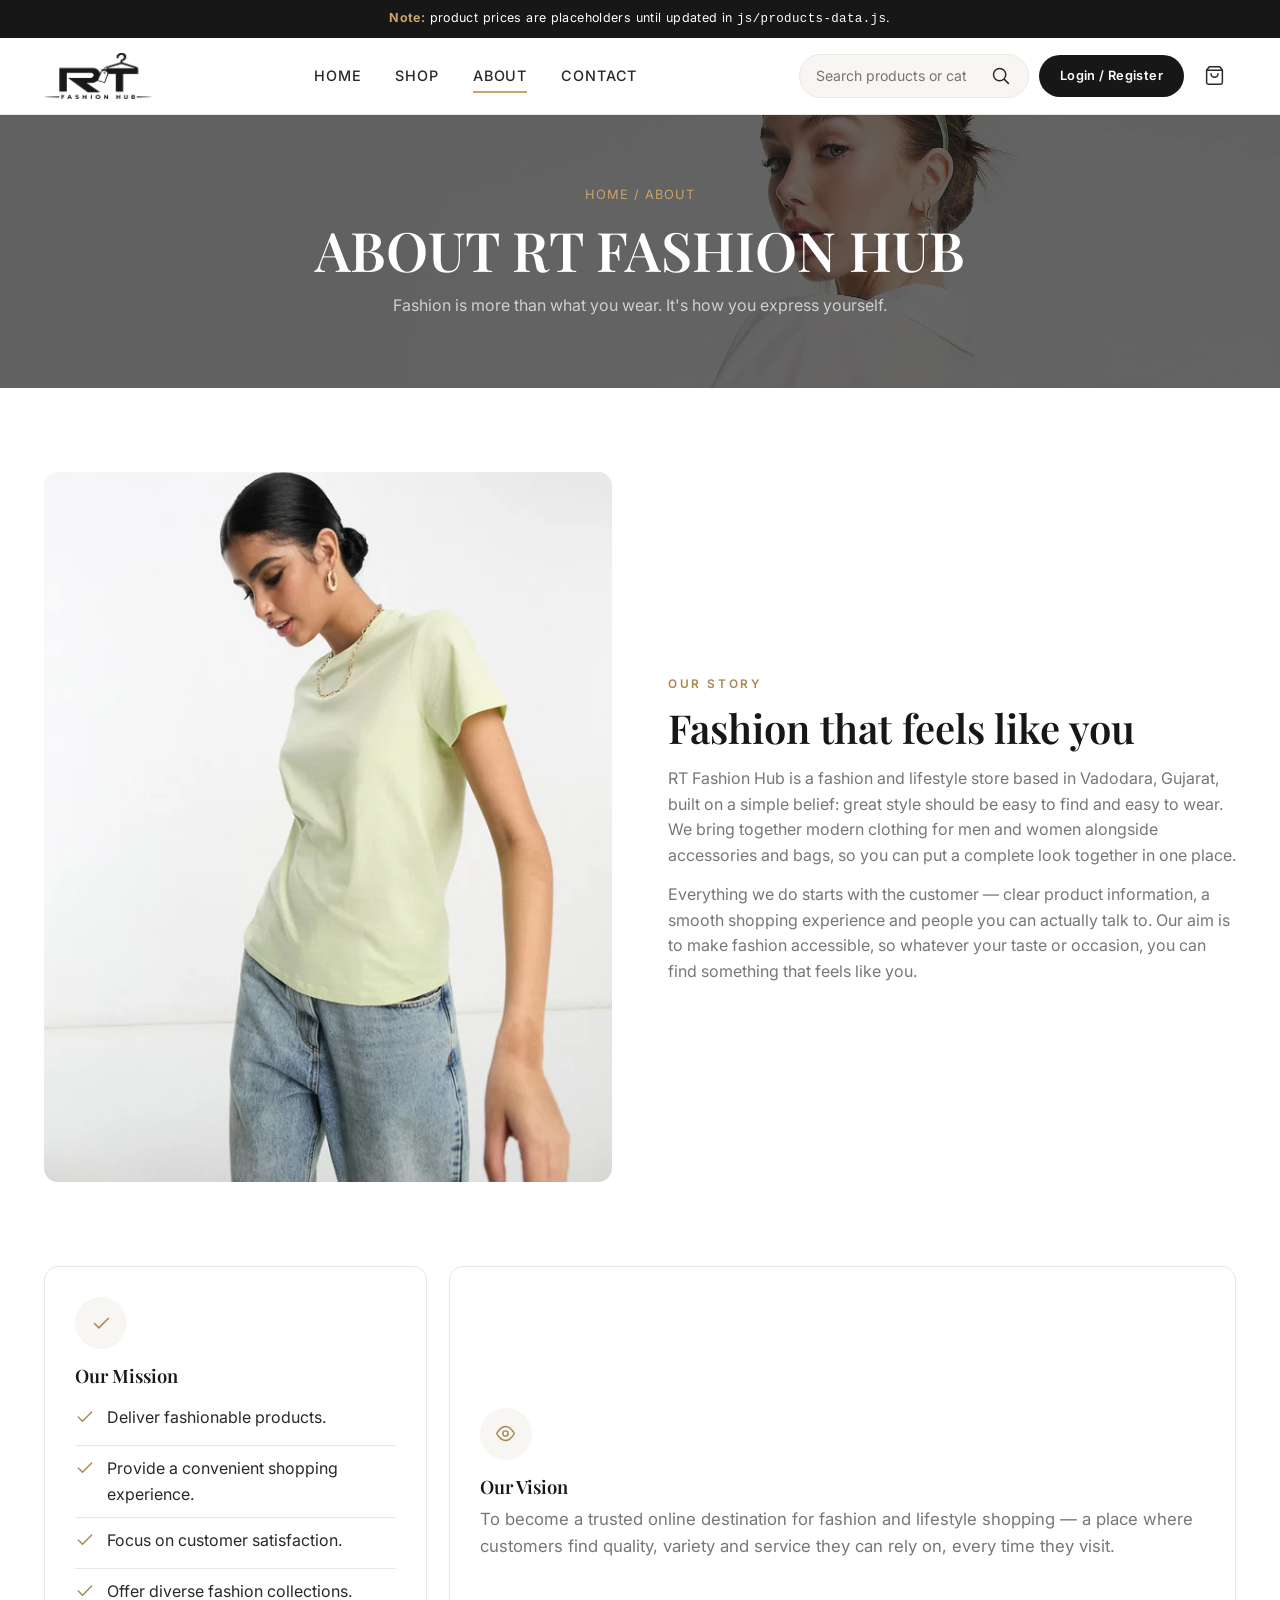
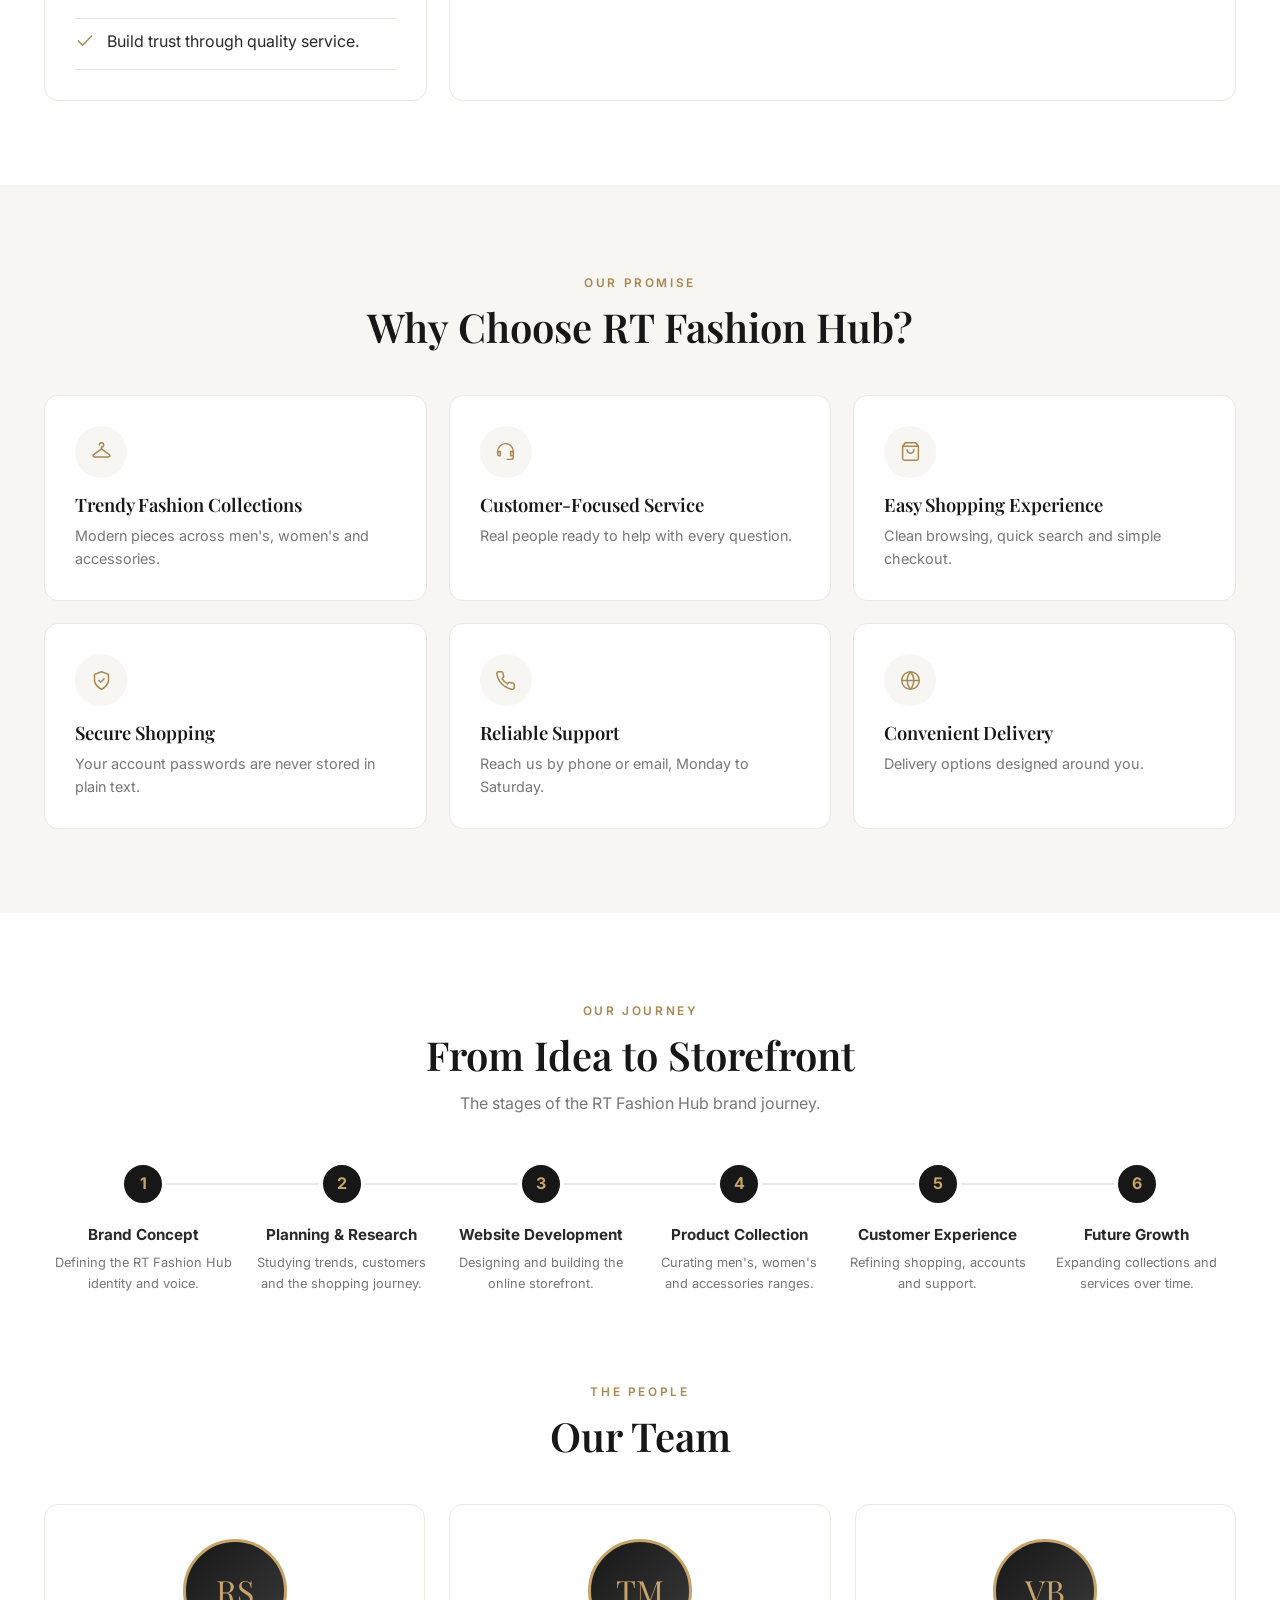
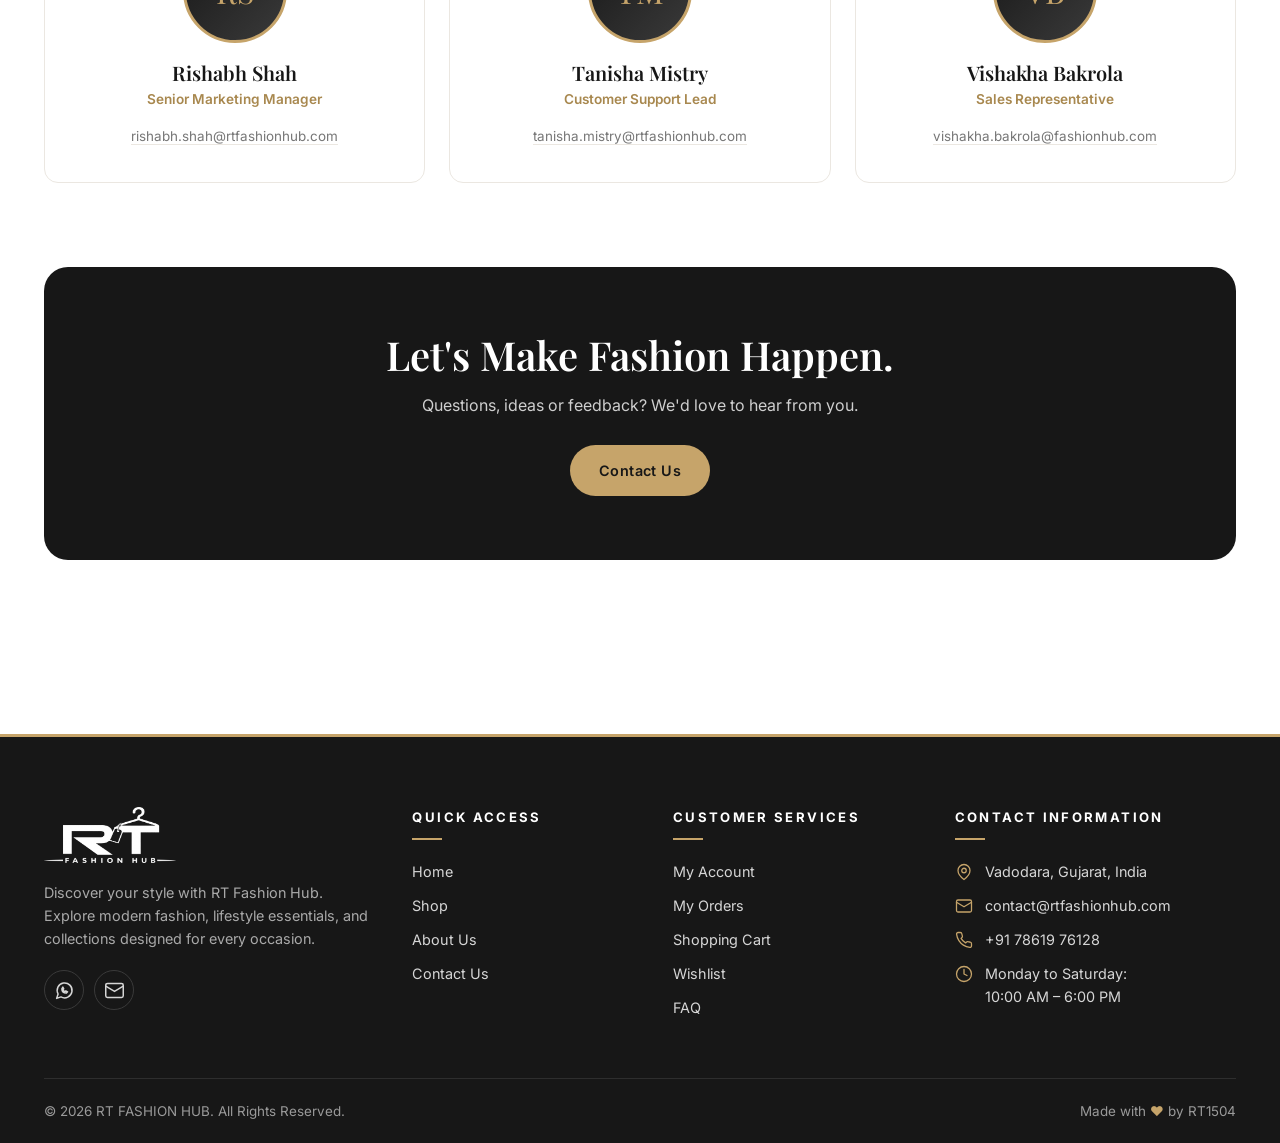
==== about.html @ 8bc7efa3 "V.2.1 commit" ====
<!DOCTYPE html>
<html lang="en">
<head>
<meta charset="UTF-8">
<meta name="viewport" content="width=device-width, initial-scale=1">
<title>About Us | RT Fashion Hub</title>
<meta name="description" content="Learn about RT Fashion Hub: our story, mission, vision, journey and the team behind the brand.">
<meta property="og:title" content="About Us | RT Fashion Hub"><meta property="og:description" content="Learn about RT Fashion Hub: our story, mission, vision, journey and the team behind the brand."><meta property="og:image" content="images/brand/logo.png">
<link rel="icon" type="image/png" href="images/brand/favicon.png">
<link rel="preconnect" href="https://fonts.googleapis.com"><link rel="preconnect" href="https://fonts.gstatic.com" crossorigin>
<link href="https://fonts.googleapis.com/css2?family=Inter:wght@400;500;600;700&family=Playfair+Display:ital,wght@0,500;0,600;0,700;1,500&display=swap" rel="stylesheet">
<link rel="stylesheet" href="css/styles.css">
</head>
<body data-page="about">
<div id="site-header"></div>
<section class="page-hero page-hero--img" style="--bg-img:url('../images/background/background2.webp')"><div class="crumbs">Home / About</div><h1>ABOUT RT FASHION HUB</h1><p>Fashion is more than what you wear. It's how you express yourself.</p></section>
<main>
<section class="section"><div class="container split"><img src="images/woman/image67.webp" alt="Model in a lime green tee and jeans" loading="lazy" class="reveal"><div class="reveal"><span class="eyebrow">Our Story</span><h2>Fashion that feels like you</h2>
<p>RT Fashion Hub is a fashion and lifestyle store based in Vadodara, Gujarat, built on a simple belief: great style should be easy to find and easy to wear. We bring together modern clothing for men and women alongside accessories and bags, so you can put a complete look together in one place.</p>
<p>Everything we do starts with the customer — clear product information, a smooth shopping experience and people you can actually talk to. Our aim is to make fashion accessible, so whatever your taste or occasion, you can find something that feels like you.</p></div></div></section>
<section class="section" style="padding-top:0"><div class="container cards-3">
 <div class="card reveal"><div class="ico-wrap" data-ico="check"></div><h3>Our Mission</h3><ul class="checks" style="margin-top:6px"><li><span data-ico="check"></span>Deliver fashionable products.</li><li><span data-ico="check"></span>Provide a convenient shopping experience.</li><li><span data-ico="check"></span>Focus on customer satisfaction.</li><li><span data-ico="check"></span>Offer diverse fashion collections.</li><li><span data-ico="check"></span>Build trust through quality service.</li></ul></div>
 <div class="card reveal" style="grid-column:span 2;display:flex;flex-direction:column;justify-content:center"><div class="ico-wrap" data-ico="eye"></div><h3>Our Vision</h3><p style="font-size:1.05rem">To become a trusted online destination for fashion and lifestyle shopping — a place where customers find quality, variety and service they can rely on, every time they visit.</p></div></div></section>
<section class="section" style="background:var(--warm)"><div class="container"><div class="section-head reveal"><span class="eyebrow">Our Promise</span><h2>Why Choose RT Fashion Hub?</h2></div><div class="cards-3"><div class="card reveal"><div class="ico-wrap" data-ico="hanger"></div><h3>Trendy Fashion Collections</h3><p>Modern pieces across men's, women's and accessories.</p></div><div class="card reveal"><div class="ico-wrap" data-ico="headset"></div><h3>Customer-Focused Service</h3><p>Real people ready to help with every question.</p></div><div class="card reveal"><div class="ico-wrap" data-ico="bag"></div><h3>Easy Shopping Experience</h3><p>Clean browsing, quick search and simple checkout.</p></div><div class="card reveal"><div class="ico-wrap" data-ico="shield"></div><h3>Secure Shopping</h3><p>Your account passwords are never stored in plain text.</p></div><div class="card reveal"><div class="ico-wrap" data-ico="phone"></div><h3>Reliable Support</h3><p>Reach us by phone or email, Monday to Saturday.</p></div><div class="card reveal"><div class="ico-wrap" data-ico="globe"></div><h3>Convenient Delivery</h3><p>Delivery options designed around you.</p></div></div></div></section>
<section class="section"><div class="container"><div class="section-head reveal"><span class="eyebrow">Our Journey</span><h2>From Idea to Storefront</h2><p>The stages of the RT Fashion Hub brand journey.</p></div><div class="timeline"><div class="tl-item reveal"><div class="tl-dot">1</div><h4>Brand Concept</h4><p>Defining the RT Fashion Hub identity and voice.</p></div><div class="tl-item reveal"><div class="tl-dot">2</div><h4>Planning & Research</h4><p>Studying trends, customers and the shopping journey.</p></div><div class="tl-item reveal"><div class="tl-dot">3</div><h4>Website Development</h4><p>Designing and building the online storefront.</p></div><div class="tl-item reveal"><div class="tl-dot">4</div><h4>Product Collection</h4><p>Curating men's, women's and accessories ranges.</p></div><div class="tl-item reveal"><div class="tl-dot">5</div><h4>Customer Experience</h4><p>Refining shopping, accounts and support.</p></div><div class="tl-item reveal"><div class="tl-dot">6</div><h4>Future Growth</h4><p>Expanding collections and services over time.</p></div></div></div></section>
<section class="section" style="padding-top:0"><div class="container"><div class="section-head reveal"><span class="eyebrow">The People</span><h2>Our Team</h2></div><div class="team"><div class="member reveal"><div class="avatar" role="img" aria-label="Rishabh Shah profile placeholder">RS</div><h3>Rishabh Shah</h3><div class="role">Senior Marketing Manager</div><a class="mail" href="mailto:rishabh.shah@rtfashionhub.com">rishabh.shah@rtfashionhub.com</a></div><div class="member reveal"><div class="avatar" role="img" aria-label="Tanisha Mistry profile placeholder">TM</div><h3>Tanisha Mistry</h3><div class="role">Customer Support Lead</div><a class="mail" href="mailto:tanisha.mistry@rtfashionhub.com">tanisha.mistry@rtfashionhub.com</a></div><div class="member reveal"><div class="avatar" role="img" aria-label="Vishakha Bakrola profile placeholder">VB</div><h3>Vishakha Bakrola</h3><div class="role">Sales Representative</div><a class="mail" href="mailto:vishakha.bakrola@fashionhub.com">vishakha.bakrola@fashionhub.com</a></div></div></div></section>
<section class="section" style="padding-top:0"><div class="container"><div class="dark-band reveal"><h2>Let's Make Fashion Happen.</h2><p>Questions, ideas or feedback? We'd love to hear from you.</p><a class="btn btn--gold" style="margin-top:26px" href="contact.html">Contact Us</a></div></div></section>
</main>
<div id="site-footer"></div>
<script src="js/config.js"></script>
<script src="js/products-data.js"></script>
<script src="js/store.js"></script>
<script src="js/components.js"></script>
</body>
</html>
---- css/styles.css ----
/* RT FASHION HUB – design system. Palette is fixed per brand guide. */
:root{
  --primary:#171717; --secondary:#FFFFFF; --bg:#FFFFFF; --warm:#F8F6F3;
  --accent:#C6A46A; --accent-dark:#a8884f; --text:#292929; --muted:#777777;
  --line:#ebe7e1; --danger:#b3261e; --ok:#2e7d4f;
  --radius:14px; --shadow:0 10px 30px rgba(23,23,23,.08); --shadow-lg:0 18px 44px rgba(23,23,23,.14);
  --font-head:"Playfair Display",Georgia,serif; --font:"Inter","Segoe UI",system-ui,sans-serif;
  --maxw:1240px; --header-h:76px;
}
*{box-sizing:border-box;margin:0;padding:0}
html{scroll-behavior:smooth;-webkit-text-size-adjust:100%}
body{font-family:var(--font);color:var(--text);background:var(--bg);line-height:1.6;overflow-x:hidden}
img{max-width:100%;display:block}
a{color:inherit;text-decoration:none}
button,input,select,textarea{font:inherit;color:inherit}
button{cursor:pointer;border:0;background:none}
ul{list-style:none}
.container{width:100%;max-width:var(--maxw);margin:0 auto;padding:0 24px}
.section{padding:84px 0}
.section--tight{padding:56px 0}
.section-head{text-align:center;max-width:640px;margin:0 auto 44px}
.eyebrow{display:inline-block;font-size:.74rem;letter-spacing:.22em;text-transform:uppercase;color:var(--accent-dark);font-weight:600;margin-bottom:10px}
h1,h2,h3{font-family:var(--font-head);color:var(--primary);line-height:1.2;font-weight:600}
h2{font-size:clamp(1.7rem,3.4vw,2.5rem)}
.section-head p{color:var(--muted);margin-top:12px}
:focus-visible{outline:2px solid var(--accent);outline-offset:3px}
.sr-only{position:absolute;width:1px;height:1px;overflow:hidden;clip:rect(0 0 0 0);white-space:nowrap}

/* Buttons */
.btn{display:inline-flex;align-items:center;justify-content:center;gap:8px;padding:13px 28px;border-radius:999px;font-weight:600;font-size:.9rem;letter-spacing:.03em;transition:.25s;border:1.5px solid transparent;min-height:46px;text-align:center}
.btn--dark{background:var(--primary);color:#fff}
.btn--dark:hover{background:var(--accent);color:var(--primary);transform:translateY(-2px)}
.btn--gold{background:var(--accent);color:var(--primary)}
.btn--gold:hover{background:var(--primary);color:#fff;transform:translateY(-2px)}
.btn--outline{border-color:var(--primary);color:var(--primary);background:transparent}
.btn--outline:hover{background:var(--primary);color:#fff}
.btn--light{border-color:#fff;color:#fff}
.btn--light:hover{background:#fff;color:var(--primary)}
.btn--sm{padding:9px 16px;font-size:.8rem;min-height:40px}
.btn--block{width:100%}
.btn[disabled]{opacity:.55;cursor:not-allowed;transform:none}
.link-arrow{font-weight:600;font-size:.88rem;border-bottom:1.5px solid var(--accent);padding-bottom:2px;transition:.2s}
.link-arrow:hover{color:var(--accent-dark)}

/* Notice bar */
.notice-bar{background:var(--primary);color:#fff;font-size:.78rem;text-align:center;padding:8px 16px;letter-spacing:.03em}
.notice-bar b{color:var(--accent)}

/* Header */
.site-header{position:sticky;top:0;z-index:50;background:#fff;border-bottom:1px solid var(--line)}
.header-inner{display:flex;align-items:center;justify-content:space-between;gap:20px;height:var(--header-h)}
.logo img{height:46px;width:auto}
.main-nav{display:flex;gap:34px}
.main-nav a{font-size:.9rem;font-weight:500;letter-spacing:.06em;text-transform:uppercase;position:relative;padding:6px 0}
.main-nav a::after{content:"";position:absolute;left:0;bottom:0;height:2px;width:0;background:var(--accent);transition:.25s}
.main-nav a:hover::after,.main-nav a.active::after{width:100%}
.header-actions{display:flex;align-items:center;gap:10px}
.search-form{display:flex;align-items:center;background:var(--warm);border:1px solid var(--line);border-radius:999px;padding:0 6px 0 16px;width:230px;transition:.25s;position:relative}
.search-form:focus-within{border-color:var(--accent);background:#fff;width:270px}
.search-form input{border:0;background:none;outline:0;width:100%;padding:10px 0;font-size:.88rem}
.icon-btn{position:relative;width:42px;height:42px;display:inline-flex;align-items:center;justify-content:center;border-radius:50%;transition:.2s;flex:none}
.icon-btn:hover{background:var(--warm);color:var(--accent-dark)}
.icon-btn svg,.ico{width:21px;height:21px;stroke:currentColor;fill:none;stroke-width:1.7;stroke-linecap:round;stroke-linejoin:round}
.badge-count{position:absolute;top:2px;right:0;min-width:18px;height:18px;border-radius:9px;background:var(--accent);color:var(--primary);font-size:.68rem;font-weight:700;display:flex;align-items:center;justify-content:center;padding:0 4px}
.login-btn{padding:10px 20px}
.menu-toggle{display:none}
.search-suggest{position:absolute;top:calc(100% + 8px);left:0;right:0;background:#fff;border:1px solid var(--line);border-radius:12px;box-shadow:var(--shadow-lg);overflow:hidden;display:none;z-index:60;min-width:320px}
.search-suggest.open{display:block}
.search-suggest a{display:flex;gap:12px;align-items:center;padding:10px 14px;font-size:.85rem;border-bottom:1px solid var(--line)}
.search-suggest a:hover{background:var(--warm)}
.search-suggest img{width:38px;height:48px;object-fit:cover;border-radius:6px;background:var(--warm)}
.search-suggest small{color:var(--muted);display:block}
.mobile-search{display:none}
.user-menu{position:relative}
.user-dropdown{position:absolute;right:0;top:calc(100% + 8px);background:#fff;border:1px solid var(--line);border-radius:12px;box-shadow:var(--shadow-lg);min-width:200px;padding:8px;display:none}
.user-menu.open .user-dropdown{display:block}
.user-dropdown a,.user-dropdown button{display:block;width:100%;text-align:left;padding:10px 12px;border-radius:8px;font-size:.88rem}
.user-dropdown a:hover,.user-dropdown button:hover{background:var(--warm)}
.user-dropdown .who{padding:8px 12px;font-size:.78rem;color:var(--muted);border-bottom:1px solid var(--line);margin-bottom:6px}

/* Cart drawer */
.overlay{position:fixed;inset:0;background:rgba(23,23,23,.5);opacity:0;visibility:hidden;transition:.3s;z-index:90}
.overlay.open{opacity:1;visibility:visible}
.drawer{position:fixed;top:0;right:0;height:100%;width:min(420px,100%);background:#fff;z-index:100;transform:translateX(100%);transition:.35s;display:flex;flex-direction:column;visibility:hidden}
.drawer.open{transform:none;visibility:visible;box-shadow:var(--shadow-lg)}
.drawer-head{display:flex;justify-content:space-between;align-items:center;padding:20px 24px;border-bottom:1px solid var(--line)}
.drawer-head h3{font-size:1.3rem}
.drawer-body{flex:1;overflow-y:auto;padding:12px 24px}
.drawer-foot{padding:20px 24px;border-top:1px solid var(--line);display:grid;gap:10px}
.drawer-foot .row{display:flex;justify-content:space-between;font-weight:600}
.mini-item{display:grid;grid-template-columns:70px 1fr auto;gap:14px;padding:14px 0;border-bottom:1px solid var(--line);align-items:center}
.mini-item img{width:70px;height:88px;object-fit:cover;border-radius:8px;background:var(--warm)}
.mini-item h4{font-size:.85rem;font-weight:500;line-height:1.35}
.mini-item .price{font-weight:600;font-size:.9rem;margin-top:4px}
.empty{text-align:center;padding:50px 16px;color:var(--muted)}
.empty .ico{width:44px;height:44px;margin:0 auto 14px;color:var(--accent)}
.empty h3{font-size:1.2rem;margin-bottom:6px}
.empty .btn{margin-top:18px}

/* Qty */
.qty{display:inline-flex;align-items:center;border:1px solid var(--line);border-radius:999px;overflow:hidden}
.qty button{width:32px;height:32px;font-size:1.1rem;line-height:1}
.qty button:hover{background:var(--warm)}
.qty span{min-width:28px;text-align:center;font-size:.88rem;font-weight:600}
.remove-link{font-size:.76rem;color:var(--muted);text-decoration:underline}
.remove-link:hover{color:var(--danger)}

/* Hero */
.hero{background:linear-gradient(180deg,#fff 0%,var(--warm) 160%);overflow:hidden}
.hero-grid{display:grid;grid-template-columns:1.05fr 1fr;gap:40px;align-items:center;min-height:calc(100vh - var(--header-h) - 40px);max-height:780px;padding:40px 0}
.hero h1{font-size:clamp(2.4rem,5.4vw,4.4rem);margin:14px 0 18px}
.hero h1 em{color:var(--accent-dark);font-style:italic}
.hero p{color:var(--muted);max-width:480px;font-size:1.05rem}
.hero-cta{display:flex;gap:14px;flex-wrap:wrap;margin-top:32px}
.hero-stats{display:flex;gap:34px;margin-top:44px}
.hero-stats b{display:block;font-family:var(--font-head);font-size:1.6rem;color:var(--primary)}
.hero-stats span{font-size:.78rem;color:var(--muted);text-transform:uppercase;letter-spacing:.1em}
.hero-media{position:relative;height:100%;min-height:420px}
.hero-media .frame{position:absolute;inset:0 0 0 8%;border-radius:200px 200px 24px 24px;overflow:hidden;box-shadow:var(--shadow-lg)}
.hero-media img{width:100%;height:100%;object-fit:cover;object-position:center top}
.hero-media::before{content:"";position:absolute;inset:-14px 6% 14px -14px;border:1.5px solid var(--accent);border-radius:200px 200px 24px 24px;z-index:-1}
.hero-tag{position:absolute;left:0;bottom:36px;background:#fff;border-radius:14px;padding:14px 18px;box-shadow:var(--shadow);display:flex;gap:12px;align-items:center;font-size:.85rem;animation:float 4s ease-in-out infinite}
.hero-tag b{display:block;font-family:var(--font-head)}
@keyframes float{50%{transform:translateY(-8px)}}

/* Benefits */
.benefits{display:grid;grid-template-columns:repeat(4,1fr);gap:20px}
.benefit{background:#fff;border:1px solid var(--line);border-radius:var(--radius);padding:30px 24px;text-align:center;transition:.3s}
.benefit:hover{transform:translateY(-6px);box-shadow:var(--shadow);border-color:var(--accent)}
.benefit .ico-wrap{width:60px;height:60px;border-radius:50%;background:var(--warm);display:flex;align-items:center;justify-content:center;margin:0 auto 16px;color:var(--accent-dark);transition:.3s}
.benefit:hover .ico-wrap{background:var(--primary);color:var(--accent)}
.benefit h3{font-size:1.1rem;font-family:var(--font);font-weight:600;margin-bottom:6px}
.benefit p{font-size:.86rem;color:var(--muted)}

/* Categories */
.cat-grid{display:grid;grid-template-columns:repeat(3,1fr);gap:22px}
.cat-card{position:relative;border-radius:var(--radius);overflow:hidden;aspect-ratio:4/5;background:var(--primary);display:block}
.cat-card img{width:100%;height:100%;object-fit:cover;transition:transform .6s}
.cat-card:hover img{transform:scale(1.07)}
.cat-card::after{content:"";position:absolute;inset:0;background:linear-gradient(180deg,transparent 45%,rgba(23,23,23,.82))}
.cat-card .cap{position:absolute;left:24px;right:24px;bottom:22px;z-index:2;color:#fff;display:flex;justify-content:space-between;align-items:flex-end}
.cat-card h3{color:#fff;font-size:1.5rem}
.cat-card .go{font-size:.78rem;letter-spacing:.12em;text-transform:uppercase;color:var(--accent);border-bottom:1px solid var(--accent)}
.cat-card--empty{display:flex;align-items:center;justify-content:center;background:linear-gradient(135deg,#171717,#2c2c2c)}
.cat-card--empty .ico{position:absolute;top:34%;left:50%;transform:translate(-50%,-50%);width:70px;height:70px;color:var(--accent);opacity:.9;stroke-width:1.2}

/* Product card */
.product-grid{display:grid;grid-template-columns:repeat(4,1fr);gap:26px}
.pcard{background:#fff;border:1px solid var(--line);border-radius:var(--radius);overflow:hidden;display:flex;flex-direction:column;transition:.3s;position:relative}
.pcard:hover{box-shadow:var(--shadow-lg);transform:translateY(-5px);border-color:transparent}
.pcard .thumb{position:relative;aspect-ratio:3/4;background:var(--warm);display:block;overflow:hidden}
.pcard .thumb img{width:100%;height:100%;object-fit:contain;transition:transform .5s}
.pcard:hover .thumb img{transform:scale(1.05)}
.tags{position:absolute;top:12px;left:12px;display:flex;flex-direction:column;gap:6px;align-items:flex-start;z-index:2}
.tag{font-size:.68rem;font-weight:700;letter-spacing:.1em;text-transform:uppercase;padding:5px 10px;border-radius:999px;background:var(--primary);color:#fff}
.tag--sale{background:var(--danger)}
.tag--gold{background:var(--accent);color:var(--primary)}
.wish{position:absolute;top:10px;right:10px;z-index:2;width:38px;height:38px;border-radius:50%;background:#fff;box-shadow:var(--shadow);display:flex;align-items:center;justify-content:center;transition:.2s}
.wish:hover{transform:scale(1.1)}
.wish.on svg{fill:var(--danger);stroke:var(--danger)}
.pinfo{padding:16px 16px 18px;display:flex;flex-direction:column;gap:6px;flex:1}
.pcat{font-size:.7rem;letter-spacing:.14em;text-transform:uppercase;color:var(--muted)}
.pname{font-size:.9rem;font-weight:500;line-height:1.4;display:-webkit-box;-webkit-line-clamp:2;-webkit-box-orient:vertical;overflow:hidden;min-height:2.8em}
.pname:hover{color:var(--accent-dark)}
.stars{display:flex;align-items:center;gap:6px;font-size:.8rem;color:var(--muted)}
.stars .row{display:inline-flex;gap:1px}
.star{width:14px;height:14px}
.star.f{fill:var(--accent);stroke:var(--accent)}
.star.e{fill:none;stroke:#cfc7b8}
.price-row{display:flex;align-items:baseline;gap:8px;flex-wrap:wrap}
.price{font-weight:700;font-size:1.05rem;color:var(--primary)}
.price-old{text-decoration:line-through;color:var(--muted);font-size:.85rem}
.off{font-size:.78rem;color:var(--ok);font-weight:600}
.pactions{display:grid;grid-template-columns:1fr 1fr;gap:8px;margin-top:auto;padding-top:10px}

/* Collections */
.collection{display:grid;grid-template-columns:300px 1fr;gap:30px;align-items:stretch;margin-bottom:44px}
.collection-intro{background:var(--primary);color:#fff;border-radius:var(--radius);padding:34px 28px;display:flex;flex-direction:column;justify-content:center;gap:14px}
.collection-intro h3{color:#fff;font-size:1.8rem}
.collection-intro p{color:#bdbdbd;font-size:.9rem}
.collection-intro .btn{align-self:flex-start}
.collection .product-grid{grid-template-columns:repeat(3,1fr)}

/* Promo */
.promo{position:relative;color:#fff;background:var(--primary);overflow:hidden;border-radius:24px;margin:0 24px}
.promo img{position:absolute;inset:0;width:100%;height:100%;object-fit:cover;opacity:.42}
.promo-inner{position:relative;padding:100px 24px;text-align:center;max-width:720px;margin:0 auto}
.promo h2{color:#fff;font-size:clamp(2rem,4.6vw,3.4rem)}
.promo h2 em{color:var(--accent);font-style:italic}
.promo p{margin:14px 0 28px;color:#e3e3e3}

/* Newsletter */
.newsletter{background:var(--warm);border-radius:24px;padding:60px 24px;text-align:center}
.news-form{display:flex;gap:10px;max-width:520px;margin:26px auto 0}
.news-form input{flex:1;padding:14px 20px;border:1px solid var(--line);border-radius:999px;background:#fff;outline:0;min-width:0}
.news-form input:focus{border-color:var(--accent)}
.form-msg{font-size:.85rem;margin-top:12px;min-height:1.2em}
.form-msg.ok{color:var(--ok)} .form-msg.err{color:var(--danger)} .form-msg.info{color:var(--muted)}

/* Page header */
.page-hero{background:var(--primary);color:#fff;text-align:center;padding:70px 24px;position:relative;overflow:hidden}
.page-hero h1{color:#fff;font-size:clamp(2rem,5vw,3.4rem)}
.page-hero p{color:#cfcfcf;margin-top:10px}
.page-hero--img::before{content:"";position:absolute;inset:0;background:var(--bg-img) center/cover;opacity:.35}
.page-hero>*{position:relative}
.crumbs{font-size:.8rem;color:var(--accent);margin-bottom:12px;letter-spacing:.08em;text-transform:uppercase}

/* Shop */
.shop-layout{display:grid;grid-template-columns:250px 1fr;gap:36px;align-items:start}
.filters{position:sticky;top:calc(var(--header-h) + 20px);border:1px solid var(--line);border-radius:var(--radius);padding:22px}
.filters h4{font-family:var(--font);font-size:.76rem;text-transform:uppercase;letter-spacing:.16em;color:var(--muted);margin:0 0 10px}
.filters .grp{margin-bottom:22px}
.filters .grp:last-child{margin-bottom:0}
.chip-list{display:flex;flex-direction:column;gap:2px}
.chip{display:flex;justify-content:space-between;padding:9px 12px;border-radius:8px;font-size:.88rem;text-align:left;width:100%;transition:.2s}
.chip:hover{background:var(--warm)}
.chip.active{background:var(--primary);color:#fff}
.chip small{opacity:.65}
.subchips{padding-left:12px;margin:2px 0 6px}
.shop-bar{display:flex;gap:14px;align-items:center;flex-wrap:wrap;margin-bottom:24px}
.shop-search{flex:1;min-width:0;flex-basis:200px;display:flex;align-items:center;gap:10px;border:1px solid var(--line);border-radius:999px;padding:0 18px;background:#fff}
.shop-search:focus-within{border-color:var(--accent)}
.shop-search input{border:0;outline:0;flex:1;min-width:0;width:100%;padding:12px 0;background:none}
select.sort{border:1px solid var(--line);border-radius:999px;padding:12px 18px;background:#fff;outline:0}
.count{color:var(--muted);font-size:.88rem;margin-bottom:18px}
.shop-layout .product-grid{grid-template-columns:repeat(3,1fr)}
.filter-toggle{display:none}

/* Product detail */
.pd{display:grid;grid-template-columns:1fr 1fr;gap:56px;align-items:start}
.pd-main{aspect-ratio:3/4;background:var(--warm);border-radius:var(--radius);overflow:hidden;position:relative}
.pd-main img{width:100%;height:100%;object-fit:contain}
.pd-thumbs{display:flex;gap:10px;margin-top:12px}
.pd-thumbs button{width:72px;height:90px;border:1.5px solid var(--line);border-radius:8px;overflow:hidden;background:var(--warm)}
.pd-thumbs button.on{border-color:var(--accent)}
.pd-thumbs img{width:100%;height:100%;object-fit:cover}
.pd-info h1{font-size:clamp(1.5rem,2.8vw,2.1rem);margin:8px 0 14px}
.pd-info .price{font-size:1.7rem}
.pd-meta{display:grid;grid-template-columns:130px 1fr;gap:8px 12px;font-size:.9rem;margin:22px 0;padding:18px 0;border-top:1px solid var(--line);border-bottom:1px solid var(--line)}
.pd-meta dt{color:var(--muted)}
.pd-buy{display:flex;gap:12px;flex-wrap:wrap;align-items:center;margin-top:22px}
.note{font-size:.8rem;color:var(--muted);margin-top:14px}
.price-note{display:inline-block;font-size:.72rem;background:var(--warm);color:var(--muted);padding:3px 8px;border-radius:6px;margin-left:6px}

/* About / content */
.split{display:grid;grid-template-columns:1fr 1fr;gap:56px;align-items:center}
.split img{border-radius:var(--radius);width:100%;aspect-ratio:4/5;object-fit:cover}
.split p{color:var(--muted);margin-top:14px}
.checks li{display:flex;gap:12px;padding:10px 0;border-bottom:1px solid var(--line)}
.checks .ico{color:var(--accent-dark);flex:none;margin-top:2px;width:20px;height:20px}
.cards-3{display:grid;grid-template-columns:repeat(3,1fr);gap:22px}
.card{background:#fff;border:1px solid var(--line);border-radius:var(--radius);padding:30px;transition:.3s}
.card:hover{transform:translateY(-5px);box-shadow:var(--shadow);border-color:var(--accent)}
.card .ico-wrap{width:52px;height:52px;border-radius:50%;background:var(--warm);color:var(--accent-dark);display:flex;align-items:center;justify-content:center;margin-bottom:16px}
.card h3{font-size:1.15rem;margin-bottom:8px}
.card p{color:var(--muted);font-size:.9rem}
.dark-band{background:var(--primary);color:#fff;border-radius:24px;padding:64px 40px;text-align:center}
.dark-band h2{color:#fff}
.dark-band p{color:#cfcfcf;max-width:600px;margin:14px auto 0}
.timeline{display:grid;grid-template-columns:repeat(6,1fr);gap:0;position:relative;margin-top:20px}
.timeline::before{content:"";position:absolute;top:22px;left:8%;right:8%;height:2px;background:var(--line)}
.tl-item{text-align:center;padding:0 10px;position:relative}
.tl-dot{width:46px;height:46px;border-radius:50%;background:var(--primary);color:var(--accent);display:flex;align-items:center;justify-content:center;margin:0 auto 16px;font-weight:700;position:relative;z-index:1;border:4px solid #fff;transition:.3s}
.tl-item:hover .tl-dot{background:var(--accent);color:var(--primary);transform:scale(1.1)}
.tl-item h4{font-family:var(--font);font-size:.95rem;margin-bottom:6px}
.tl-item p{font-size:.8rem;color:var(--muted)}
.team{display:grid;grid-template-columns:repeat(3,1fr);gap:24px}
.member{text-align:center;border:1px solid var(--line);border-radius:var(--radius);padding:34px 24px;transition:.3s;background:#fff}
.member:hover{transform:translateY(-6px);box-shadow:var(--shadow-lg);border-color:var(--accent)}
.avatar{width:104px;height:104px;border-radius:50%;margin:0 auto 18px;background:linear-gradient(135deg,var(--primary),#3a3a3a);color:var(--accent);display:flex;align-items:center;justify-content:center;font-family:var(--font-head);font-size:2rem;border:3px solid var(--accent);transition:.3s}
.member:hover .avatar{transform:scale(1.06)}
.member h3{font-size:1.25rem}
.member .role{color:var(--accent-dark);font-size:.85rem;font-weight:600;margin:4px 0 12px}
.member a.mail{font-size:.84rem;color:var(--muted);word-break:break-all;border-bottom:1px solid var(--line)}
.member a.mail:hover{color:var(--accent-dark)}

/* Contact */
.info-cards{display:grid;grid-template-columns:repeat(4,1fr);gap:20px}
.info-card{border:1px solid var(--line);border-radius:var(--radius);padding:28px 22px;text-align:center;transition:.3s;background:#fff}
.info-card:hover{box-shadow:var(--shadow);border-color:var(--accent);transform:translateY(-4px)}
.info-card .ico-wrap{width:54px;height:54px;border-radius:50%;background:var(--primary);color:var(--accent);display:flex;align-items:center;justify-content:center;margin:0 auto 14px}
.info-card h3{font-size:1.05rem;font-family:var(--font);font-weight:600;margin-bottom:6px}
.info-card p,.info-card a{font-size:.88rem;color:var(--muted);display:block}
.info-card a:hover{color:var(--accent-dark)}
.map-wrap{border-radius:var(--radius);overflow:hidden;border:1px solid var(--line);width:100%;height:clamp(300px,38vw,440px);background:var(--warm)}
.map-wrap iframe{width:100%;height:100%;border:0}
.form-grid{display:grid;grid-template-columns:1fr 1fr;gap:18px}
.form-grid .full{grid-column:1/-1}
.field{display:flex;flex-direction:column;gap:6px}
.field label{font-size:.82rem;font-weight:600}
.field input,.field textarea,.field select{padding:13px 16px;border:1px solid var(--line);border-radius:10px;background:#fff;outline:0;transition:.2s;width:100%}
.field input:focus,.field textarea:focus,.field select:focus{border-color:var(--accent);box-shadow:0 0 0 3px rgba(198,164,106,.18)}
.field.invalid input,.field.invalid textarea{border-color:var(--danger)}
.field .err{color:var(--danger);font-size:.76rem;min-height:1em}
.field .pw{position:relative}
.field .pw button{position:absolute;right:8px;top:50%;transform:translateY(-50%);width:34px;height:34px;color:var(--muted)}
.form-card{background:#fff;border:1px solid var(--line);border-radius:var(--radius);padding:36px;box-shadow:var(--shadow)}
.faq{max-width:820px;margin:0 auto}
.faq-item{border:1px solid var(--line);border-radius:12px;margin-bottom:12px;background:#fff;overflow:hidden}
.faq-q{width:100%;display:flex;justify-content:space-between;align-items:center;gap:16px;padding:18px 22px;text-align:left;font-weight:600;font-size:.98rem}
.faq-q .plus{width:22px;height:22px;flex:none;position:relative;transition:.3s}
.faq-q .plus::before,.faq-q .plus::after{content:"";position:absolute;background:var(--accent-dark);top:50%;left:50%;transform:translate(-50%,-50%)}
.faq-q .plus::before{width:14px;height:2px}.faq-q .plus::after{width:2px;height:14px;transition:.3s}
.faq-item.open .plus::after{transform:translate(-50%,-50%) rotate(90deg);opacity:0}
.faq-a{max-height:0;overflow:hidden;transition:max-height .35s ease}
.faq-a p{padding:0 22px 20px;color:var(--muted);font-size:.93rem}
.faq-item.open{border-color:var(--accent)}

/* Auth */
.auth-wrap{max-width:560px;margin:0 auto}
.tabs{display:grid;grid-template-columns:1fr 1fr;background:var(--warm);border-radius:999px;padding:5px;margin-bottom:26px}
.tabs button{padding:12px;border-radius:999px;font-weight:600;font-size:.9rem;transition:.25s}
.tabs button.on{background:var(--primary);color:#fff}
.row-between{display:flex;justify-content:space-between;align-items:center;font-size:.85rem;gap:10px;flex-wrap:wrap}
.check{display:flex;gap:8px;align-items:flex-start;font-size:.85rem}
.check input{margin-top:4px;accent-color:var(--accent-dark)}
.demo-note{background:var(--warm);border-left:3px solid var(--accent);padding:12px 16px;border-radius:8px;font-size:.8rem;color:var(--muted);margin-bottom:22px}
.link{color:var(--accent-dark);font-weight:600}
.link:hover{text-decoration:underline}

/* Account */
.acc-layout{display:grid;grid-template-columns:260px 1fr;gap:32px;align-items:start}
.acc-nav{border:1px solid var(--line);border-radius:var(--radius);padding:12px;position:sticky;top:calc(var(--header-h) + 20px)}
.acc-nav button,.acc-nav a{display:block;width:100%;text-align:left;padding:12px 14px;border-radius:10px;font-size:.92rem;transition:.2s}
.acc-nav button:hover,.acc-nav a:hover{background:var(--warm)}
.acc-nav .on{background:var(--primary);color:#fff}
.panel{border:1px solid var(--line);border-radius:var(--radius);padding:30px;background:#fff}
.panel h2{font-size:1.5rem;margin-bottom:20px}
.welcome{background:var(--primary);color:#fff;border-radius:var(--radius);padding:30px;margin-bottom:22px}
.welcome h2{color:#fff;margin-bottom:4px}
.welcome p{color:#cfcfcf}
.kv{display:grid;grid-template-columns:repeat(2,1fr);gap:14px}
.kv div{background:var(--warm);border-radius:10px;padding:14px 16px}
.kv small{display:block;color:var(--muted);font-size:.72rem;letter-spacing:.12em;text-transform:uppercase}
.kv b{font-weight:600;word-break:break-word}
.order{border:1px solid var(--line);border-radius:12px;margin-bottom:16px;overflow:hidden}
.order-head{display:flex;justify-content:space-between;flex-wrap:wrap;gap:10px;background:var(--warm);padding:14px 18px;font-size:.84rem}
.order-body{padding:14px 18px}
.order-line{display:grid;grid-template-columns:56px 1fr auto;gap:14px;align-items:center;padding:8px 0}
.order-line img{width:56px;height:70px;object-fit:cover;border-radius:6px;background:var(--warm)}
.status{display:inline-block;padding:3px 10px;border-radius:999px;font-size:.72rem;font-weight:700;letter-spacing:.06em;text-transform:uppercase;background:var(--primary);color:#fff}
.status--pending{background:var(--accent);color:var(--primary)}
.totals{display:grid;gap:8px;font-size:.92rem}
.totals .row{display:flex;justify-content:space-between}
.totals .grand{font-weight:700;font-size:1.1rem;border-top:1px solid var(--line);padding-top:12px;margin-top:4px}
.addr-card{border:1px solid var(--line);border-radius:12px;padding:16px;display:flex;justify-content:space-between;gap:12px;margin-bottom:12px}

/* Cart / checkout */
.cart-layout{display:grid;grid-template-columns:1fr 360px;gap:36px;align-items:start}
.cart-row{display:grid;grid-template-columns:100px 1fr auto;gap:20px;padding:20px 0;border-bottom:1px solid var(--line);align-items:center}
.cart-row img{width:100px;height:128px;object-fit:contain;border-radius:10px;background:var(--warm)}
.cart-row h3{font-family:var(--font);font-size:.98rem;font-weight:500}
.cart-row .controls{display:flex;gap:16px;align-items:center;margin-top:12px}
.summary{border:1px solid var(--line);border-radius:var(--radius);padding:26px;position:sticky;top:calc(var(--header-h) + 20px);background:#fff}
.summary h3{font-size:1.3rem;margin-bottom:16px}
.pay-opt{display:flex;gap:12px;align-items:flex-start;border:1px solid var(--line);border-radius:12px;padding:14px 16px;margin-bottom:10px;cursor:pointer;transition:.2s}
.pay-opt:has(input:checked){border-color:var(--accent);background:var(--warm)}
.pay-opt.disabled{opacity:.55;cursor:not-allowed}
.pay-opt small{display:block;color:var(--muted)}
.alert{padding:14px 18px;border-radius:10px;font-size:.88rem;margin-bottom:18px}
.alert--warn{background:#fff7e6;border:1px solid #f0d9a8}
.alert--err{background:#fdecea;border:1px solid #f3bdb8;color:var(--danger)}
.alert--ok{background:#eaf6ee;border:1px solid #bfe0c9;color:var(--ok)}

/* Footer */
.site-footer{background:var(--primary);color:#d6d6d6;margin-top:90px;border-top:3px solid var(--accent)}
.footer-grid{display:grid;grid-template-columns:1.5fr 1fr 1.1fr 1.3fr;gap:44px;padding:70px 0 48px}
.site-footer img.flogo{height:56px;width:auto;margin-bottom:18px}
.site-footer h4{color:#fff;font-family:var(--font);font-size:.82rem;letter-spacing:.18em;text-transform:uppercase;margin-bottom:20px;position:relative;padding-bottom:12px}
.site-footer h4::after{content:"";position:absolute;left:0;bottom:0;width:30px;height:2px;background:var(--accent)}
.site-footer li{margin-bottom:11px;font-size:.9rem}
.site-footer li a{transition:.2s;display:inline-block}
.site-footer li a:hover{color:var(--accent);transform:translateX(5px)}
.site-footer p{font-size:.9rem;color:#a9a9a9;max-width:340px}
.socials{display:flex;gap:10px;margin-top:20px}
.socials a{width:40px;height:40px;border:1px solid #3a3a3a;border-radius:50%;display:flex;align-items:center;justify-content:center;transition:.25s}
.socials a:hover{background:var(--accent);border-color:var(--accent);color:var(--primary);transform:translateY(-3px)}
.contact-li{display:flex;gap:12px}
.contact-li .ico{color:var(--accent);width:18px;height:18px;flex:none;margin-top:3px}
.footer-bottom{border-top:1px solid #2e2e2e;padding:22px 0;display:flex;justify-content:space-between;align-items:center;gap:14px;flex-wrap:wrap;font-size:.84rem;color:#9a9a9a}
.footer-bottom .heart{color:var(--accent)}
.footer-bottom .fb-right{display:flex;gap:18px;align-items:center;flex-wrap:wrap}

/* Toast + misc */
.toasts{position:fixed;bottom:22px;left:50%;transform:translateX(-50%);z-index:200;display:grid;gap:10px;width:min(92vw,380px)}
.toast{background:var(--primary);color:#fff;padding:14px 18px;border-radius:12px;box-shadow:var(--shadow-lg);font-size:.88rem;border-left:4px solid var(--accent);animation:up .3s}
.toast.err{border-color:var(--danger)}.toast.ok{border-color:var(--ok)}
@keyframes up{from{opacity:0;transform:translateY(14px)}}
.reveal{opacity:0;transform:translateY(24px);transition:.7s}
.reveal.in{opacity:1;transform:none}
.to-top{position:fixed;right:20px;bottom:20px;width:44px;height:44px;border-radius:50%;background:var(--primary);color:var(--accent);display:none;align-items:center;justify-content:center;z-index:40;box-shadow:var(--shadow)}
.to-top.show{display:flex}
.modal{position:fixed;inset:0;z-index:150;display:none;align-items:center;justify-content:center;padding:20px;background:rgba(23,23,23,.55)}
.modal.open{display:flex}
.modal .box{background:#fff;border-radius:var(--radius);padding:30px;width:min(440px,100%);position:relative}
.skeleton{background:linear-gradient(90deg,var(--warm),#fff,var(--warm));background-size:200% 100%;animation:sh 1.2s infinite;border-radius:12px;min-height:300px}
@keyframes sh{to{background-position:-200% 0}}

/* Responsive */
@media(max-width:1100px){
  .product-grid{grid-template-columns:repeat(3,1fr)}
  .search-form{width:170px}.search-form:focus-within{width:200px}
  .main-nav{gap:22px}
  .footer-grid{grid-template-columns:1fr 1fr}
  .info-cards{grid-template-columns:repeat(2,1fr)}
  .collection{grid-template-columns:1fr}
  .timeline{grid-template-columns:repeat(3,1fr);row-gap:30px}.timeline::before{display:none}
}
@media(max-width:900px){
  .menu-toggle{display:inline-flex}
  .main-nav{position:fixed;top:0;left:0;height:100%;width:min(320px,86%);background:#fff;flex-direction:column;gap:0;padding:90px 24px 24px;transform:translateX(-100%);transition:.35s;z-index:100;box-shadow:var(--shadow-lg)}
  .main-nav.open{transform:none}
  .main-nav a{padding:16px 4px;border-bottom:1px solid var(--line);font-size:1rem}
  .search-form.desktop{display:none}
  .mobile-search{display:block;padding:0 24px 14px}
  .mobile-search .search-form{width:100%}
  .login-btn{display:none}
  .hero-grid{grid-template-columns:1fr;max-height:none;min-height:0;gap:30px}
  .hero-media{min-height:380px;order:-1}
  .benefits{grid-template-columns:repeat(2,1fr)}
  .cat-grid,.cards-3,.team{grid-template-columns:repeat(2,1fr)}
  .shop-layout{grid-template-columns:1fr}
  .filters{position:fixed;inset:0 auto 0 0;width:min(320px,88%);z-index:100;background:#fff;border-radius:0;transform:translateX(-100%);transition:.3s;overflow-y:auto}
  .filters.open{transform:none}
  .filter-toggle{display:inline-flex}
  .shop-layout .product-grid{grid-template-columns:repeat(2,1fr)}
  .pd,.split,.cart-layout,.acc-layout{grid-template-columns:1fr}
  .acc-nav{position:static;display:flex;overflow-x:auto;gap:4px}
  .acc-nav button,.acc-nav a{white-space:nowrap;width:auto}
  .summary{position:static}
}
@media(max-width:600px){
  .container{padding:0 16px}
  .section{padding:56px 0}
  .product-grid,.shop-layout .product-grid,.collection .product-grid{grid-template-columns:repeat(2,1fr);gap:12px}
  .pactions{grid-template-columns:1fr}
  .pinfo{padding:12px}
  .benefits,.cat-grid,.cards-3,.team,.info-cards,.form-grid,.kv{grid-template-columns:1fr}
  .cat-grid{grid-template-columns:repeat(2,1fr);gap:12px}
  .cat-card h3{font-size:1.1rem}.cat-card .cap{left:14px;right:14px;bottom:14px;flex-direction:column;align-items:flex-start;gap:4px}
  .timeline{grid-template-columns:1fr;gap:0;padding-left:30px}
  .timeline::before{display:block;left:22px;right:auto;top:0;bottom:0;width:2px;height:auto}
  .tl-item{text-align:left;padding:0 0 28px 38px}
  .tl-dot{position:absolute;left:-24px;top:0;margin:0}
  .footer-grid{grid-template-columns:1fr;gap:34px;padding-top:50px}
  .footer-bottom{flex-direction:column;text-align:center}
  .promo{margin:0 12px}.promo-inner{padding:70px 20px}
  .news-form{flex-direction:column}
  .cart-row{grid-template-columns:76px 1fr}.cart-row img{width:76px;height:98px}
  .cart-row .line-total{grid-column:2}
  .form-card{padding:22px}.panel{padding:20px}
  .hero-stats{gap:20px}
  .pd-meta{grid-template-columns:1fr 1.4fr}
  .logo img{height:40px}
}
@media(prefers-reduced-motion:reduce){*{animation:none!important;transition:none!important}.reveal{opacity:1;transform:none}}
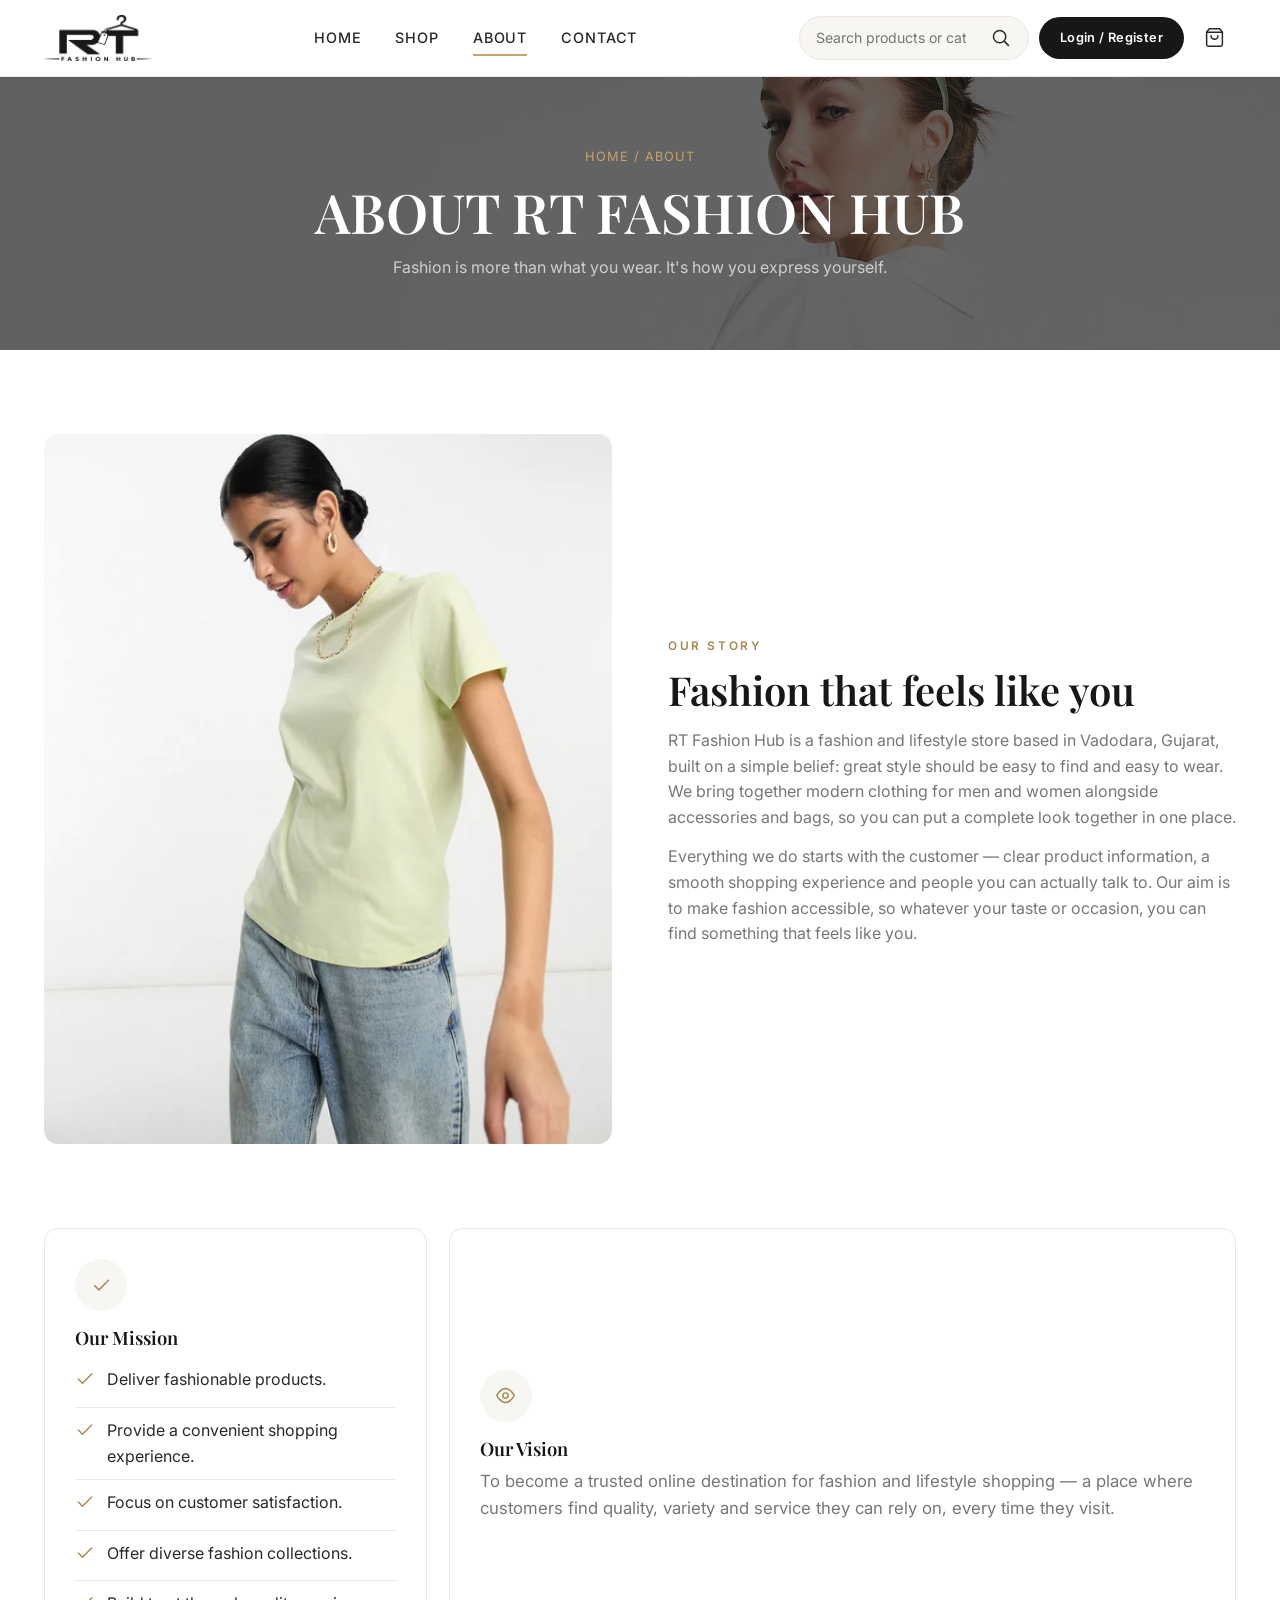
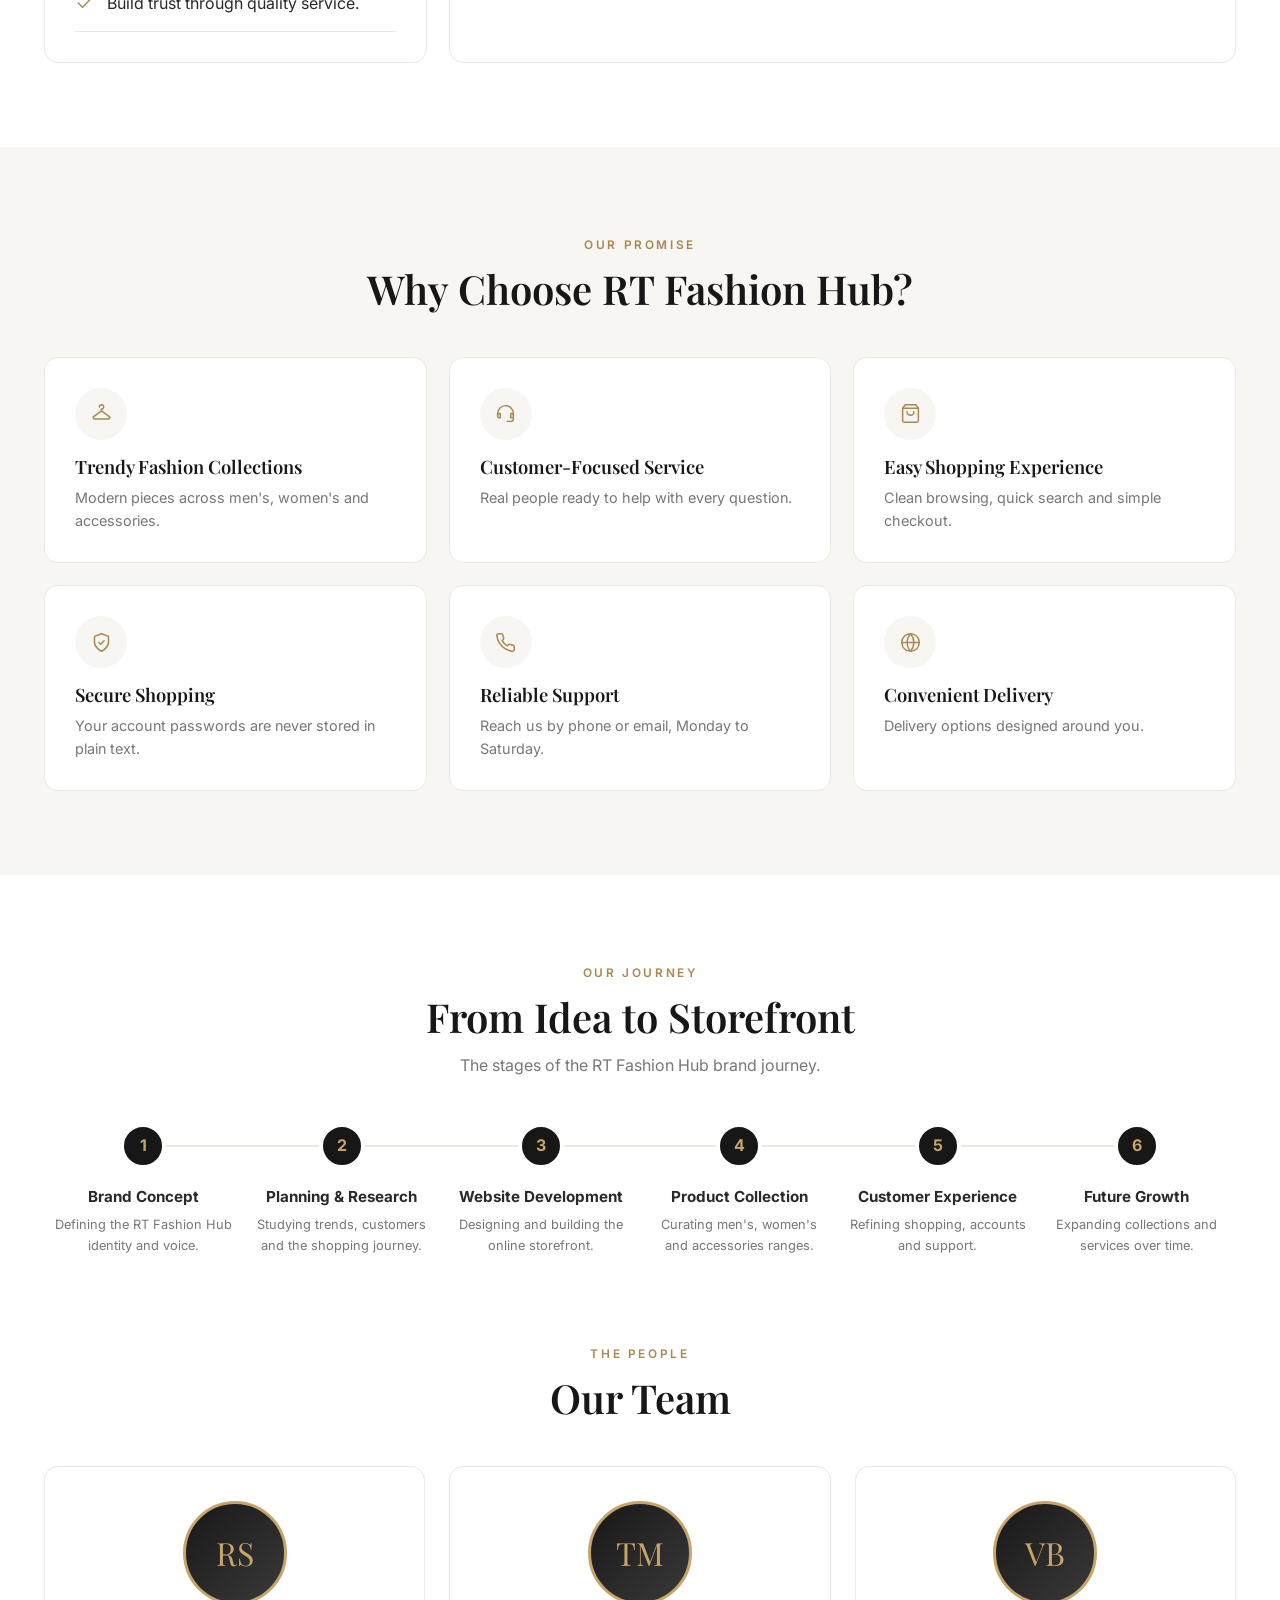
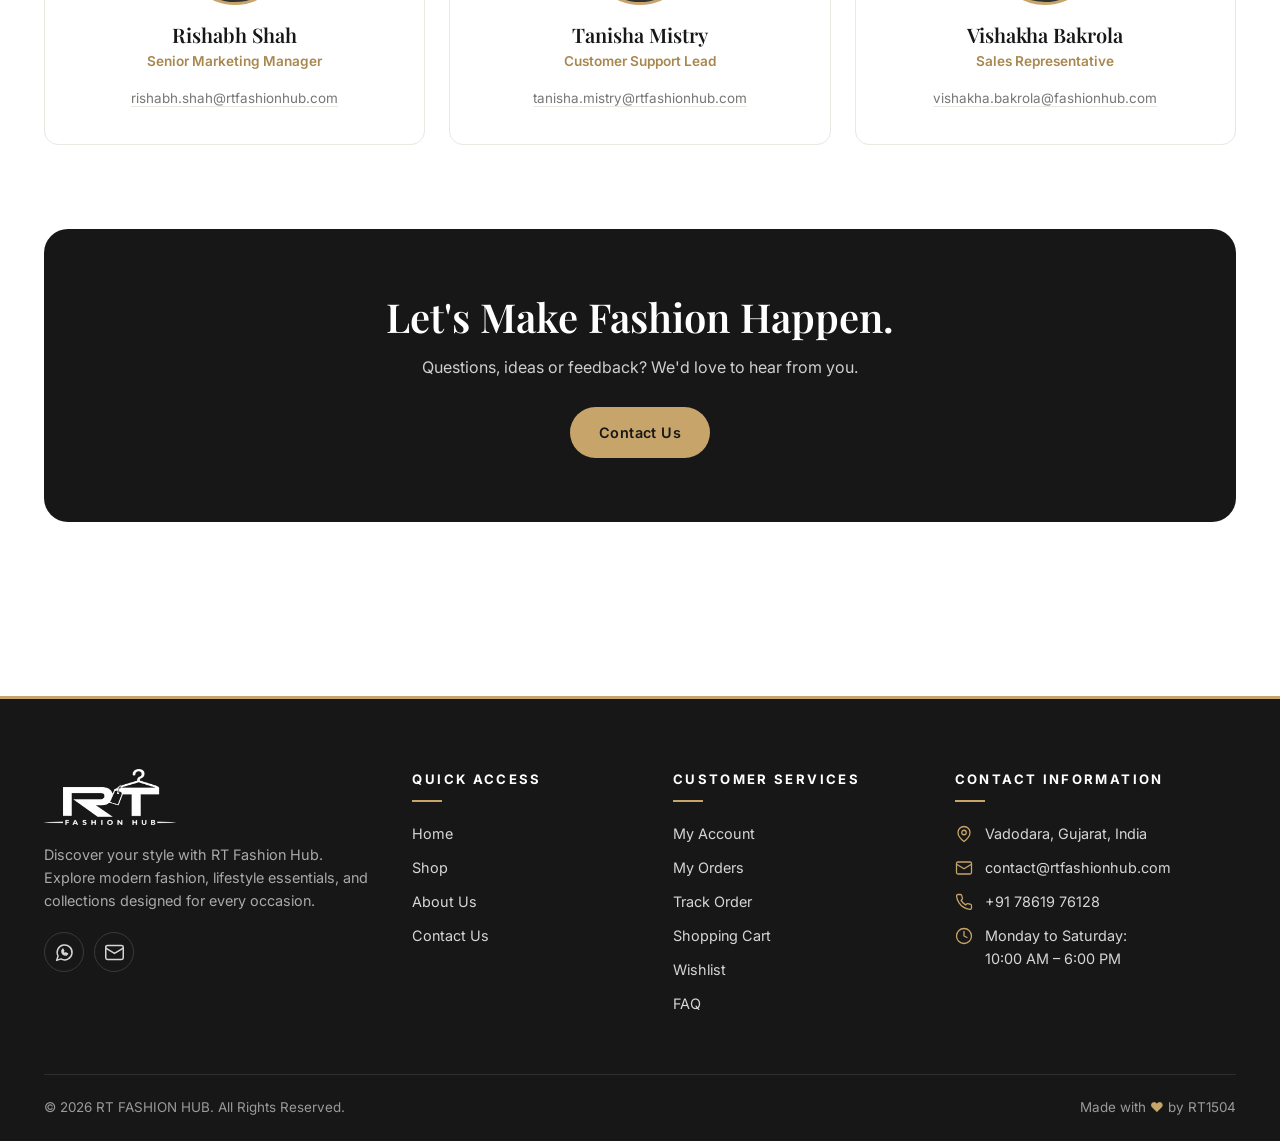
==== commit 4a943792: "V.2.2 commit" ====
--- a/about.html
+++ b/about.html
@@ -1,35 +1,192 @@
 <!DOCTYPE html>
 <html lang="en">
+
 <head>
-<meta charset="UTF-8">
-<meta name="viewport" content="width=device-width, initial-scale=1">
-<title>About Us | RT Fashion Hub</title>
-<meta name="description" content="Learn about RT Fashion Hub: our story, mission, vision, journey and the team behind the brand.">
-<meta property="og:title" content="About Us | RT Fashion Hub"><meta property="og:description" content="Learn about RT Fashion Hub: our story, mission, vision, journey and the team behind the brand."><meta property="og:image" content="images/brand/logo.png">
-<link rel="icon" type="image/png" href="images/brand/favicon.png">
-<link rel="preconnect" href="https://fonts.googleapis.com"><link rel="preconnect" href="https://fonts.gstatic.com" crossorigin>
-<link href="https://fonts.googleapis.com/css2?family=Inter:wght@400;500;600;700&family=Playfair+Display:ital,wght@0,500;0,600;0,700;1,500&display=swap" rel="stylesheet">
-<link rel="stylesheet" href="css/styles.css">
+    <meta charset="UTF-8">
+    <meta name="viewport" content="width=device-width, initial-scale=1">
+    <title>About Us | RT Fashion Hub</title>
+    <meta name="description"
+        content="Learn about RT Fashion Hub: our story, mission, vision, journey and the team behind the brand.">
+    <meta property="og:title" content="About Us | RT Fashion Hub">
+    <meta property="og:description"
+        content="Learn about RT Fashion Hub: our story, mission, vision, journey and the team behind the brand.">
+    <meta property="og:image" content="images/brand/logo.png">
+    <link rel="icon" type="image/png" href="images/brand/favicon.png">
+    <link rel="preconnect" href="https://fonts.googleapis.com">
+    <link rel="preconnect" href="https://fonts.gstatic.com" crossorigin>
+    <link
+        href="https://fonts.googleapis.com/css2?family=Inter:wght@400;500;600;700&family=Playfair+Display:ital,wght@0,500;0,600;0,700;1,500&display=swap"
+        rel="stylesheet">
+    <link rel="stylesheet" href="css/styles.css">
 </head>
+
 <body data-page="about">
-<div id="site-header"></div>
-<section class="page-hero page-hero--img" style="--bg-img:url('../images/background/background2.webp')"><div class="crumbs">Home / About</div><h1>ABOUT RT FASHION HUB</h1><p>Fashion is more than what you wear. It's how you express yourself.</p></section>
-<main>
-<section class="section"><div class="container split"><img src="images/woman/image67.webp" alt="Model in a lime green tee and jeans" loading="lazy" class="reveal"><div class="reveal"><span class="eyebrow">Our Story</span><h2>Fashion that feels like you</h2>
-<p>RT Fashion Hub is a fashion and lifestyle store based in Vadodara, Gujarat, built on a simple belief: great style should be easy to find and easy to wear. We bring together modern clothing for men and women alongside accessories and bags, so you can put a complete look together in one place.</p>
-<p>Everything we do starts with the customer — clear product information, a smooth shopping experience and people you can actually talk to. Our aim is to make fashion accessible, so whatever your taste or occasion, you can find something that feels like you.</p></div></div></section>
-<section class="section" style="padding-top:0"><div class="container cards-3">
- <div class="card reveal"><div class="ico-wrap" data-ico="check"></div><h3>Our Mission</h3><ul class="checks" style="margin-top:6px"><li><span data-ico="check"></span>Deliver fashionable products.</li><li><span data-ico="check"></span>Provide a convenient shopping experience.</li><li><span data-ico="check"></span>Focus on customer satisfaction.</li><li><span data-ico="check"></span>Offer diverse fashion collections.</li><li><span data-ico="check"></span>Build trust through quality service.</li></ul></div>
- <div class="card reveal" style="grid-column:span 2;display:flex;flex-direction:column;justify-content:center"><div class="ico-wrap" data-ico="eye"></div><h3>Our Vision</h3><p style="font-size:1.05rem">To become a trusted online destination for fashion and lifestyle shopping — a place where customers find quality, variety and service they can rely on, every time they visit.</p></div></div></section>
-<section class="section" style="background:var(--warm)"><div class="container"><div class="section-head reveal"><span class="eyebrow">Our Promise</span><h2>Why Choose RT Fashion Hub?</h2></div><div class="cards-3"><div class="card reveal"><div class="ico-wrap" data-ico="hanger"></div><h3>Trendy Fashion Collections</h3><p>Modern pieces across men's, women's and accessories.</p></div><div class="card reveal"><div class="ico-wrap" data-ico="headset"></div><h3>Customer-Focused Service</h3><p>Real people ready to help with every question.</p></div><div class="card reveal"><div class="ico-wrap" data-ico="bag"></div><h3>Easy Shopping Experience</h3><p>Clean browsing, quick search and simple checkout.</p></div><div class="card reveal"><div class="ico-wrap" data-ico="shield"></div><h3>Secure Shopping</h3><p>Your account passwords are never stored in plain text.</p></div><div class="card reveal"><div class="ico-wrap" data-ico="phone"></div><h3>Reliable Support</h3><p>Reach us by phone or email, Monday to Saturday.</p></div><div class="card reveal"><div class="ico-wrap" data-ico="globe"></div><h3>Convenient Delivery</h3><p>Delivery options designed around you.</p></div></div></div></section>
-<section class="section"><div class="container"><div class="section-head reveal"><span class="eyebrow">Our Journey</span><h2>From Idea to Storefront</h2><p>The stages of the RT Fashion Hub brand journey.</p></div><div class="timeline"><div class="tl-item reveal"><div class="tl-dot">1</div><h4>Brand Concept</h4><p>Defining the RT Fashion Hub identity and voice.</p></div><div class="tl-item reveal"><div class="tl-dot">2</div><h4>Planning & Research</h4><p>Studying trends, customers and the shopping journey.</p></div><div class="tl-item reveal"><div class="tl-dot">3</div><h4>Website Development</h4><p>Designing and building the online storefront.</p></div><div class="tl-item reveal"><div class="tl-dot">4</div><h4>Product Collection</h4><p>Curating men's, women's and accessories ranges.</p></div><div class="tl-item reveal"><div class="tl-dot">5</div><h4>Customer Experience</h4><p>Refining shopping, accounts and support.</p></div><div class="tl-item reveal"><div class="tl-dot">6</div><h4>Future Growth</h4><p>Expanding collections and services over time.</p></div></div></div></section>
-<section class="section" style="padding-top:0"><div class="container"><div class="section-head reveal"><span class="eyebrow">The People</span><h2>Our Team</h2></div><div class="team"><div class="member reveal"><div class="avatar" role="img" aria-label="Rishabh Shah profile placeholder">RS</div><h3>Rishabh Shah</h3><div class="role">Senior Marketing Manager</div><a class="mail" href="mailto:rishabh.shah@rtfashionhub.com">rishabh.shah@rtfashionhub.com</a></div><div class="member reveal"><div class="avatar" role="img" aria-label="Tanisha Mistry profile placeholder">TM</div><h3>Tanisha Mistry</h3><div class="role">Customer Support Lead</div><a class="mail" href="mailto:tanisha.mistry@rtfashionhub.com">tanisha.mistry@rtfashionhub.com</a></div><div class="member reveal"><div class="avatar" role="img" aria-label="Vishakha Bakrola profile placeholder">VB</div><h3>Vishakha Bakrola</h3><div class="role">Sales Representative</div><a class="mail" href="mailto:vishakha.bakrola@fashionhub.com">vishakha.bakrola@fashionhub.com</a></div></div></div></section>
-<section class="section" style="padding-top:0"><div class="container"><div class="dark-band reveal"><h2>Let's Make Fashion Happen.</h2><p>Questions, ideas or feedback? We'd love to hear from you.</p><a class="btn btn--gold" style="margin-top:26px" href="contact.html">Contact Us</a></div></div></section>
-</main>
-<div id="site-footer"></div>
-<script src="js/config.js"></script>
-<script src="js/products-data.js"></script>
-<script src="js/store.js"></script>
-<script src="js/components.js"></script>
+    <div id="site-header"></div>
+    <section class="page-hero page-hero--img" style="--bg-img:url('../images/background/background2.webp')">
+        <div class="crumbs">Home / About</div>
+        <h1>ABOUT RT FASHION HUB</h1>
+        <p>Fashion is more than what you wear. It's how you express yourself.</p>
+    </section>
+    <main>
+        <section class="section">
+            <div class="container split"><img src="images/woman/image67.webp" alt="Model in a lime green tee and jeans"
+                    loading="lazy" class="reveal">
+                <div class="reveal"><span class="eyebrow">Our Story</span>
+                    <h2>Fashion that feels like you</h2>
+                    <p>RT Fashion Hub is a fashion and lifestyle store based in Vadodara, Gujarat, built on a simple
+                        belief: great style should be easy to find and easy to wear. We bring together modern clothing
+                        for men and women alongside accessories and bags, so you can put a complete look together in one
+                        place.</p>
+                    <p>Everything we do starts with the customer — clear product information, a smooth shopping
+                        experience and people you can actually talk to. Our aim is to make fashion accessible, so
+                        whatever your taste or occasion, you can find something that feels like you.</p>
+                </div>
+            </div>
+        </section>
+        <section class="section" style="padding-top:0">
+            <div class="container cards-3">
+                <div class="card reveal">
+                    <div class="ico-wrap" data-ico="check"></div>
+                    <h3>Our Mission</h3>
+                    <ul class="checks" style="margin-top:6px">
+                        <li><span data-ico="check"></span>Deliver fashionable products.</li>
+                        <li><span data-ico="check"></span>Provide a convenient shopping experience.</li>
+                        <li><span data-ico="check"></span>Focus on customer satisfaction.</li>
+                        <li><span data-ico="check"></span>Offer diverse fashion collections.</li>
+                        <li><span data-ico="check"></span>Build trust through quality service.</li>
+                    </ul>
+                </div>
+                <div class="card reveal"
+                    style="grid-column:span 2;display:flex;flex-direction:column;justify-content:center">
+                    <div class="ico-wrap" data-ico="eye"></div>
+                    <h3>Our Vision</h3>
+                    <p style="font-size:1.05rem">To become a trusted online destination for fashion and lifestyle
+                        shopping — a place where customers find quality, variety and service they can rely on, every
+                        time they visit.</p>
+                </div>
+            </div>
+        </section>
+        <section class="section" style="background:var(--warm)">
+            <div class="container">
+                <div class="section-head reveal"><span class="eyebrow">Our Promise</span>
+                    <h2>Why Choose RT Fashion Hub?</h2>
+                </div>
+                <div class="cards-3">
+                    <div class="card reveal">
+                        <div class="ico-wrap" data-ico="hanger"></div>
+                        <h3>Trendy Fashion Collections</h3>
+                        <p>Modern pieces across men's, women's and accessories.</p>
+                    </div>
+                    <div class="card reveal">
+                        <div class="ico-wrap" data-ico="headset"></div>
+                        <h3>Customer-Focused Service</h3>
+                        <p>Real people ready to help with every question.</p>
+                    </div>
+                    <div class="card reveal">
+                        <div class="ico-wrap" data-ico="bag"></div>
+                        <h3>Easy Shopping Experience</h3>
+                        <p>Clean browsing, quick search and simple checkout.</p>
+                    </div>
+                    <div class="card reveal">
+                        <div class="ico-wrap" data-ico="shield"></div>
+                        <h3>Secure Shopping</h3>
+                        <p>Your account passwords are never stored in plain text.</p>
+                    </div>
+                    <div class="card reveal">
+                        <div class="ico-wrap" data-ico="phone"></div>
+                        <h3>Reliable Support</h3>
+                        <p>Reach us by phone or email, Monday to Saturday.</p>
+                    </div>
+                    <div class="card reveal">
+                        <div class="ico-wrap" data-ico="globe"></div>
+                        <h3>Convenient Delivery</h3>
+                        <p>Delivery options designed around you.</p>
+                    </div>
+                </div>
+            </div>
+        </section>
+        <section class="section">
+            <div class="container">
+                <div class="section-head reveal"><span class="eyebrow">Our Journey</span>
+                    <h2>From Idea to Storefront</h2>
+                    <p>The stages of the RT Fashion Hub brand journey.</p>
+                </div>
+                <div class="timeline">
+                    <div class="tl-item reveal">
+                        <div class="tl-dot">1</div>
+                        <h4>Brand Concept</h4>
+                        <p>Defining the RT Fashion Hub identity and voice.</p>
+                    </div>
+                    <div class="tl-item reveal">
+                        <div class="tl-dot">2</div>
+                        <h4>Planning & Research</h4>
+                        <p>Studying trends, customers and the shopping journey.</p>
+                    </div>
+                    <div class="tl-item reveal">
+                        <div class="tl-dot">3</div>
+                        <h4>Website Development</h4>
+                        <p>Designing and building the online storefront.</p>
+                    </div>
+                    <div class="tl-item reveal">
+                        <div class="tl-dot">4</div>
+                        <h4>Product Collection</h4>
+                        <p>Curating men's, women's and accessories ranges.</p>
+                    </div>
+                    <div class="tl-item reveal">
+                        <div class="tl-dot">5</div>
+                        <h4>Customer Experience</h4>
+                        <p>Refining shopping, accounts and support.</p>
+                    </div>
+                    <div class="tl-item reveal">
+                        <div class="tl-dot">6</div>
+                        <h4>Future Growth</h4>
+                        <p>Expanding collections and services over time.</p>
+                    </div>
+                </div>
+            </div>
+        </section>
+        <section class="section" style="padding-top:0">
+            <div class="container">
+                <div class="section-head reveal"><span class="eyebrow">The People</span>
+                    <h2>Our Team</h2>
+                </div>
+                <div class="team">
+                    <div class="member reveal">
+                        <div class="avatar" role="img" aria-label="Rishabh Shah profile placeholder">RS</div>
+                        <h3>Rishabh Shah</h3>
+                        <div class="role">Senior Marketing Manager</div><a class="mail"
+                            href="mailto:rishabh.shah@rtfashionhub.com">rishabh.shah@rtfashionhub.com</a>
+                    </div>
+                    <div class="member reveal">
+                        <div class="avatar" role="img" aria-label="Tanisha Mistry profile placeholder">TM</div>
+                        <h3>Tanisha Mistry</h3>
+                        <div class="role">Customer Support Lead</div><a class="mail"
+                            href="mailto:tanisha.mistry@rtfashionhub.com">tanisha.mistry@rtfashionhub.com</a>
+                    </div>
+                    <div class="member reveal">
+                        <div class="avatar" role="img" aria-label="Vishakha Bakrola profile placeholder">VB</div>
+                        <h3>Vishakha Bakrola</h3>
+                        <div class="role">Sales Representative</div><a class="mail"
+                            href="mailto:vishakha.bakrola@fashionhub.com">vishakha.bakrola@fashionhub.com</a>
+                    </div>
+                </div>
+            </div>
+        </section>
+        <section class="section" style="padding-top:0">
+            <div class="container">
+                <div class="dark-band reveal">
+                    <h2>Let's Make Fashion Happen.</h2>
+                    <p>Questions, ideas or feedback? We'd love to hear from you.</p><a class="btn btn--gold"
+                        style="margin-top:26px" href="contact.html">Contact Us</a>
+                </div>
+            </div>
+        </section>
+    </main>
+    <div id="site-footer"></div>
+    <script src="js/config.js"></script>
+    <script src="js/products-data.js"></script>
+    <script src="js/store.js"></script>
+    <script src="js/components.js"></script>
 </body>
-</html>
+
+</html>
--- a/css/styles.css
+++ b/css/styles.css
@@ -1,456 +1,2887 @@
 /* RT FASHION HUB – design system. Palette is fixed per brand guide. */
-:root{
-  --primary:#171717; --secondary:#FFFFFF; --bg:#FFFFFF; --warm:#F8F6F3;
-  --accent:#C6A46A; --accent-dark:#a8884f; --text:#292929; --muted:#777777;
-  --line:#ebe7e1; --danger:#b3261e; --ok:#2e7d4f;
-  --radius:14px; --shadow:0 10px 30px rgba(23,23,23,.08); --shadow-lg:0 18px 44px rgba(23,23,23,.14);
-  --font-head:"Playfair Display",Georgia,serif; --font:"Inter","Segoe UI",system-ui,sans-serif;
-  --maxw:1240px; --header-h:76px;
-}
-*{box-sizing:border-box;margin:0;padding:0}
-html{scroll-behavior:smooth;-webkit-text-size-adjust:100%}
-body{font-family:var(--font);color:var(--text);background:var(--bg);line-height:1.6;overflow-x:hidden}
-img{max-width:100%;display:block}
-a{color:inherit;text-decoration:none}
-button,input,select,textarea{font:inherit;color:inherit}
-button{cursor:pointer;border:0;background:none}
-ul{list-style:none}
-.container{width:100%;max-width:var(--maxw);margin:0 auto;padding:0 24px}
-.section{padding:84px 0}
-.section--tight{padding:56px 0}
-.section-head{text-align:center;max-width:640px;margin:0 auto 44px}
-.eyebrow{display:inline-block;font-size:.74rem;letter-spacing:.22em;text-transform:uppercase;color:var(--accent-dark);font-weight:600;margin-bottom:10px}
-h1,h2,h3{font-family:var(--font-head);color:var(--primary);line-height:1.2;font-weight:600}
-h2{font-size:clamp(1.7rem,3.4vw,2.5rem)}
-.section-head p{color:var(--muted);margin-top:12px}
-:focus-visible{outline:2px solid var(--accent);outline-offset:3px}
-.sr-only{position:absolute;width:1px;height:1px;overflow:hidden;clip:rect(0 0 0 0);white-space:nowrap}
+:root {
+  --primary: #171717;
+  --secondary: #FFFFFF;
+  --bg: #FFFFFF;
+  --warm: #F8F6F3;
+  --accent: #C6A46A;
+  --accent-dark: #a8884f;
+  --text: #292929;
+  --muted: #777777;
+  --line: #ebe7e1;
+  --danger: #b3261e;
+  --ok: #2e7d4f;
+  --radius: 14px;
+  --shadow: 0 10px 30px rgba(23, 23, 23, .08);
+  --shadow-lg: 0 18px 44px rgba(23, 23, 23, .14);
+  --font-head: "Playfair Display", Georgia, serif;
+  --font: "Inter", "Segoe UI", system-ui, sans-serif;
+  --maxw: 1240px;
+  --header-h: 76px;
+}
+
+* {
+  box-sizing: border-box;
+  margin: 0;
+  padding: 0
+}
+
+html {
+  scroll-behavior: smooth;
+  -webkit-text-size-adjust: 100%
+}
+
+body {
+  font-family: var(--font);
+  color: var(--text);
+  background: var(--bg);
+  line-height: 1.6;
+  overflow-x: hidden
+}
+
+img {
+  max-width: 100%;
+  display: block
+}
+
+a {
+  color: inherit;
+  text-decoration: none
+}
+
+button,
+input,
+select,
+textarea {
+  font: inherit;
+  color: inherit
+}
+
+button {
+  cursor: pointer;
+  border: 0;
+  background: none
+}
+
+ul {
+  list-style: none
+}
+
+.container {
+  width: 100%;
+  max-width: var(--maxw);
+  margin: 0 auto;
+  padding: 0 24px
+}
+
+.section {
+  padding: 84px 0
+}
+
+.section--tight {
+  padding: 56px 0
+}
+
+.section-head {
+  text-align: center;
+  max-width: 640px;
+  margin: 0 auto 44px
+}
+
+.eyebrow {
+  display: inline-block;
+  font-size: .74rem;
+  letter-spacing: .22em;
+  text-transform: uppercase;
+  color: var(--accent-dark);
+  font-weight: 600;
+  margin-bottom: 10px
+}
+
+h1,
+h2,
+h3 {
+  font-family: var(--font-head);
+  color: var(--primary);
+  line-height: 1.2;
+  font-weight: 600
+}
+
+h2 {
+  font-size: clamp(1.7rem, 3.4vw, 2.5rem)
+}
+
+.section-head p {
+  color: var(--muted);
+  margin-top: 12px
+}
+
+:focus-visible {
+  outline: 2px solid var(--accent);
+  outline-offset: 3px
+}
+
+.sr-only {
+  position: absolute;
+  width: 1px;
+  height: 1px;
+  overflow: hidden;
+  clip: rect(0 0 0 0);
+  white-space: nowrap
+}
 
 /* Buttons */
-.btn{display:inline-flex;align-items:center;justify-content:center;gap:8px;padding:13px 28px;border-radius:999px;font-weight:600;font-size:.9rem;letter-spacing:.03em;transition:.25s;border:1.5px solid transparent;min-height:46px;text-align:center}
-.btn--dark{background:var(--primary);color:#fff}
-.btn--dark:hover{background:var(--accent);color:var(--primary);transform:translateY(-2px)}
-.btn--gold{background:var(--accent);color:var(--primary)}
-.btn--gold:hover{background:var(--primary);color:#fff;transform:translateY(-2px)}
-.btn--outline{border-color:var(--primary);color:var(--primary);background:transparent}
-.btn--outline:hover{background:var(--primary);color:#fff}
-.btn--light{border-color:#fff;color:#fff}
-.btn--light:hover{background:#fff;color:var(--primary)}
-.btn--sm{padding:9px 16px;font-size:.8rem;min-height:40px}
-.btn--block{width:100%}
-.btn[disabled]{opacity:.55;cursor:not-allowed;transform:none}
-.link-arrow{font-weight:600;font-size:.88rem;border-bottom:1.5px solid var(--accent);padding-bottom:2px;transition:.2s}
-.link-arrow:hover{color:var(--accent-dark)}
+.btn {
+  display: inline-flex;
+  align-items: center;
+  justify-content: center;
+  gap: 8px;
+  padding: 13px 28px;
+  border-radius: 999px;
+  font-weight: 600;
+  font-size: .9rem;
+  letter-spacing: .03em;
+  transition: .25s;
+  border: 1.5px solid transparent;
+  min-height: 46px;
+  text-align: center
+}
+
+.btn--dark {
+  background: var(--primary);
+  color: #fff
+}
+
+.btn--dark:hover {
+  background: var(--accent);
+  color: var(--primary);
+  transform: translateY(-2px)
+}
+
+.btn--gold {
+  background: var(--accent);
+  color: var(--primary)
+}
+
+.btn--gold:hover {
+  background: var(--primary);
+  color: #fff;
+  transform: translateY(-2px)
+}
+
+.btn--outline {
+  border-color: var(--primary);
+  color: var(--primary);
+  background: transparent
+}
+
+.btn--outline:hover {
+  background: var(--primary);
+  color: #fff
+}
+
+.btn--light {
+  border-color: #fff;
+  color: #fff
+}
+
+.btn--light:hover {
+  background: #fff;
+  color: var(--primary)
+}
+
+.btn--sm {
+  padding: 9px 16px;
+  font-size: .8rem;
+  min-height: 40px
+}
+
+.btn--block {
+  width: 100%
+}
+
+.btn[disabled] {
+  opacity: .55;
+  cursor: not-allowed;
+  transform: none
+}
+
+.link-arrow {
+  font-weight: 600;
+  font-size: .88rem;
+  border-bottom: 1.5px solid var(--accent);
+  padding-bottom: 2px;
+  transition: .2s
+}
+
+.link-arrow:hover {
+  color: var(--accent-dark)
+}
 
 /* Notice bar */
-.notice-bar{background:var(--primary);color:#fff;font-size:.78rem;text-align:center;padding:8px 16px;letter-spacing:.03em}
-.notice-bar b{color:var(--accent)}
+.notice-bar {
+  background: var(--primary);
+  color: #fff;
+  font-size: .78rem;
+  text-align: center;
+  padding: 8px 16px;
+  letter-spacing: .03em
+}
+
+.notice-bar b {
+  color: var(--accent)
+}
 
 /* Header */
-.site-header{position:sticky;top:0;z-index:50;background:#fff;border-bottom:1px solid var(--line)}
-.header-inner{display:flex;align-items:center;justify-content:space-between;gap:20px;height:var(--header-h)}
-.logo img{height:46px;width:auto}
-.main-nav{display:flex;gap:34px}
-.main-nav a{font-size:.9rem;font-weight:500;letter-spacing:.06em;text-transform:uppercase;position:relative;padding:6px 0}
-.main-nav a::after{content:"";position:absolute;left:0;bottom:0;height:2px;width:0;background:var(--accent);transition:.25s}
-.main-nav a:hover::after,.main-nav a.active::after{width:100%}
-.header-actions{display:flex;align-items:center;gap:10px}
-.search-form{display:flex;align-items:center;background:var(--warm);border:1px solid var(--line);border-radius:999px;padding:0 6px 0 16px;width:230px;transition:.25s;position:relative}
-.search-form:focus-within{border-color:var(--accent);background:#fff;width:270px}
-.search-form input{border:0;background:none;outline:0;width:100%;padding:10px 0;font-size:.88rem}
-.icon-btn{position:relative;width:42px;height:42px;display:inline-flex;align-items:center;justify-content:center;border-radius:50%;transition:.2s;flex:none}
-.icon-btn:hover{background:var(--warm);color:var(--accent-dark)}
-.icon-btn svg,.ico{width:21px;height:21px;stroke:currentColor;fill:none;stroke-width:1.7;stroke-linecap:round;stroke-linejoin:round}
-.badge-count{position:absolute;top:2px;right:0;min-width:18px;height:18px;border-radius:9px;background:var(--accent);color:var(--primary);font-size:.68rem;font-weight:700;display:flex;align-items:center;justify-content:center;padding:0 4px}
-.login-btn{padding:10px 20px}
-.menu-toggle{display:none}
-.search-suggest{position:absolute;top:calc(100% + 8px);left:0;right:0;background:#fff;border:1px solid var(--line);border-radius:12px;box-shadow:var(--shadow-lg);overflow:hidden;display:none;z-index:60;min-width:320px}
-.search-suggest.open{display:block}
-.search-suggest a{display:flex;gap:12px;align-items:center;padding:10px 14px;font-size:.85rem;border-bottom:1px solid var(--line)}
-.search-suggest a:hover{background:var(--warm)}
-.search-suggest img{width:38px;height:48px;object-fit:cover;border-radius:6px;background:var(--warm)}
-.search-suggest small{color:var(--muted);display:block}
-.mobile-search{display:none}
-.user-menu{position:relative}
-.user-dropdown{position:absolute;right:0;top:calc(100% + 8px);background:#fff;border:1px solid var(--line);border-radius:12px;box-shadow:var(--shadow-lg);min-width:200px;padding:8px;display:none}
-.user-menu.open .user-dropdown{display:block}
-.user-dropdown a,.user-dropdown button{display:block;width:100%;text-align:left;padding:10px 12px;border-radius:8px;font-size:.88rem}
-.user-dropdown a:hover,.user-dropdown button:hover{background:var(--warm)}
-.user-dropdown .who{padding:8px 12px;font-size:.78rem;color:var(--muted);border-bottom:1px solid var(--line);margin-bottom:6px}
+.site-header {
+  position: sticky;
+  top: 0;
+  z-index: 50;
+  background: #fff;
+  border-bottom: 1px solid var(--line)
+}
+
+.header-inner {
+  display: flex;
+  align-items: center;
+  justify-content: space-between;
+  gap: 20px;
+  height: var(--header-h)
+}
+
+.logo img {
+  height: 46px;
+  width: auto
+}
+
+.main-nav {
+  display: flex;
+  gap: 34px
+}
+
+.main-nav a {
+  font-size: .9rem;
+  font-weight: 500;
+  letter-spacing: .06em;
+  text-transform: uppercase;
+  position: relative;
+  padding: 6px 0
+}
+
+.main-nav a::after {
+  content: "";
+  position: absolute;
+  left: 0;
+  bottom: 0;
+  height: 2px;
+  width: 0;
+  background: var(--accent);
+  transition: .25s
+}
+
+.main-nav a:hover::after,
+.main-nav a.active::after {
+  width: 100%
+}
+
+.header-actions {
+  display: flex;
+  align-items: center;
+  gap: 10px
+}
+
+.search-form {
+  display: flex;
+  align-items: center;
+  background: var(--warm);
+  border: 1px solid var(--line);
+  border-radius: 999px;
+  padding: 0 6px 0 16px;
+  width: 230px;
+  transition: .25s;
+  position: relative
+}
+
+.search-form:focus-within {
+  border-color: var(--accent);
+  background: #fff;
+  width: 270px
+}
+
+.search-form input {
+  border: 0;
+  background: none;
+  outline: 0;
+  width: 100%;
+  padding: 10px 0;
+  font-size: .88rem
+}
+
+.icon-btn {
+  position: relative;
+  width: 42px;
+  height: 42px;
+  display: inline-flex;
+  align-items: center;
+  justify-content: center;
+  border-radius: 50%;
+  transition: .2s;
+  flex: none
+}
+
+.icon-btn:hover {
+  background: var(--warm);
+  color: var(--accent-dark)
+}
+
+.icon-btn svg,
+.ico {
+  width: 21px;
+  height: 21px;
+  stroke: currentColor;
+  fill: none;
+  stroke-width: 1.7;
+  stroke-linecap: round;
+  stroke-linejoin: round
+}
+
+.badge-count {
+  position: absolute;
+  top: 2px;
+  right: 0;
+  min-width: 18px;
+  height: 18px;
+  border-radius: 9px;
+  background: var(--accent);
+  color: var(--primary);
+  font-size: .68rem;
+  font-weight: 700;
+  display: flex;
+  align-items: center;
+  justify-content: center;
+  padding: 0 4px
+}
+
+.login-btn {
+  padding: 10px 20px
+}
+
+.menu-toggle {
+  display: none
+}
+
+.search-suggest {
+  position: absolute;
+  top: calc(100% + 8px);
+  left: 0;
+  right: 0;
+  background: #fff;
+  border: 1px solid var(--line);
+  border-radius: 12px;
+  box-shadow: var(--shadow-lg);
+  overflow: hidden;
+  display: none;
+  z-index: 60;
+  min-width: 320px
+}
+
+.search-suggest.open {
+  display: block
+}
+
+.search-suggest a {
+  display: flex;
+  gap: 12px;
+  align-items: center;
+  padding: 10px 14px;
+  font-size: .85rem;
+  border-bottom: 1px solid var(--line)
+}
+
+.search-suggest a:hover {
+  background: var(--warm)
+}
+
+.search-suggest img {
+  width: 38px;
+  height: 48px;
+  object-fit: cover;
+  border-radius: 6px;
+  background: var(--warm)
+}
+
+.search-suggest small {
+  color: var(--muted);
+  display: block
+}
+
+.mobile-search {
+  display: none
+}
+
+.user-menu {
+  position: relative
+}
+
+.user-dropdown {
+  position: absolute;
+  right: 0;
+  top: calc(100% + 8px);
+  background: #fff;
+  border: 1px solid var(--line);
+  border-radius: 12px;
+  box-shadow: var(--shadow-lg);
+  min-width: 200px;
+  padding: 8px;
+  display: none
+}
+
+.user-menu.open .user-dropdown {
+  display: block
+}
+
+.user-dropdown a,
+.user-dropdown button {
+  display: block;
+  width: 100%;
+  text-align: left;
+  padding: 10px 12px;
+  border-radius: 8px;
+  font-size: .88rem
+}
+
+.user-dropdown a:hover,
+.user-dropdown button:hover {
+  background: var(--warm)
+}
+
+.user-dropdown .who {
+  padding: 8px 12px;
+  font-size: .78rem;
+  color: var(--muted);
+  border-bottom: 1px solid var(--line);
+  margin-bottom: 6px
+}
 
 /* Cart drawer */
-.overlay{position:fixed;inset:0;background:rgba(23,23,23,.5);opacity:0;visibility:hidden;transition:.3s;z-index:90}
-.overlay.open{opacity:1;visibility:visible}
-.drawer{position:fixed;top:0;right:0;height:100%;width:min(420px,100%);background:#fff;z-index:100;transform:translateX(100%);transition:.35s;display:flex;flex-direction:column;visibility:hidden}
-.drawer.open{transform:none;visibility:visible;box-shadow:var(--shadow-lg)}
-.drawer-head{display:flex;justify-content:space-between;align-items:center;padding:20px 24px;border-bottom:1px solid var(--line)}
-.drawer-head h3{font-size:1.3rem}
-.drawer-body{flex:1;overflow-y:auto;padding:12px 24px}
-.drawer-foot{padding:20px 24px;border-top:1px solid var(--line);display:grid;gap:10px}
-.drawer-foot .row{display:flex;justify-content:space-between;font-weight:600}
-.mini-item{display:grid;grid-template-columns:70px 1fr auto;gap:14px;padding:14px 0;border-bottom:1px solid var(--line);align-items:center}
-.mini-item img{width:70px;height:88px;object-fit:cover;border-radius:8px;background:var(--warm)}
-.mini-item h4{font-size:.85rem;font-weight:500;line-height:1.35}
-.mini-item .price{font-weight:600;font-size:.9rem;margin-top:4px}
-.empty{text-align:center;padding:50px 16px;color:var(--muted)}
-.empty .ico{width:44px;height:44px;margin:0 auto 14px;color:var(--accent)}
-.empty h3{font-size:1.2rem;margin-bottom:6px}
-.empty .btn{margin-top:18px}
+.overlay {
+  position: fixed;
+  inset: 0;
+  background: rgba(23, 23, 23, .5);
+  opacity: 0;
+  visibility: hidden;
+  transition: .3s;
+  z-index: 90
+}
+
+.overlay.open {
+  opacity: 1;
+  visibility: visible
+}
+
+.drawer {
+  position: fixed;
+  top: 0;
+  right: 0;
+  height: 100%;
+  width: min(420px, 100%);
+  background: #fff;
+  z-index: 100;
+  transform: translateX(100%);
+  transition: .35s;
+  display: flex;
+  flex-direction: column;
+  visibility: hidden
+}
+
+.drawer.open {
+  transform: none;
+  visibility: visible;
+  box-shadow: var(--shadow-lg)
+}
+
+.drawer-head {
+  display: flex;
+  justify-content: space-between;
+  align-items: center;
+  padding: 20px 24px;
+  border-bottom: 1px solid var(--line)
+}
+
+.drawer-head h3 {
+  font-size: 1.3rem
+}
+
+.drawer-body {
+  flex: 1;
+  overflow-y: auto;
+  padding: 12px 24px
+}
+
+.drawer-foot {
+  padding: 20px 24px;
+  border-top: 1px solid var(--line);
+  display: grid;
+  gap: 10px
+}
+
+.drawer-foot .row {
+  display: flex;
+  justify-content: space-between;
+  font-weight: 600
+}
+
+.mini-item {
+  display: grid;
+  grid-template-columns: 70px 1fr auto;
+  gap: 14px;
+  padding: 14px 0;
+  border-bottom: 1px solid var(--line);
+  align-items: center
+}
+
+.mini-item img {
+  width: 70px;
+  height: 88px;
+  object-fit: cover;
+  border-radius: 8px;
+  background: var(--warm)
+}
+
+.mini-item h4 {
+  font-size: .85rem;
+  font-weight: 500;
+  line-height: 1.35
+}
+
+.mini-item .price {
+  font-weight: 600;
+  font-size: .9rem;
+  margin-top: 4px
+}
+
+.empty {
+  text-align: center;
+  padding: 50px 16px;
+  color: var(--muted)
+}
+
+.empty .ico {
+  width: 44px;
+  height: 44px;
+  margin: 0 auto 14px;
+  color: var(--accent)
+}
+
+.empty h3 {
+  font-size: 1.2rem;
+  margin-bottom: 6px
+}
+
+.empty .btn {
+  margin-top: 18px
+}
 
 /* Qty */
-.qty{display:inline-flex;align-items:center;border:1px solid var(--line);border-radius:999px;overflow:hidden}
-.qty button{width:32px;height:32px;font-size:1.1rem;line-height:1}
-.qty button:hover{background:var(--warm)}
-.qty span{min-width:28px;text-align:center;font-size:.88rem;font-weight:600}
-.remove-link{font-size:.76rem;color:var(--muted);text-decoration:underline}
-.remove-link:hover{color:var(--danger)}
+.qty {
+  display: inline-flex;
+  align-items: center;
+  border: 1px solid var(--line);
+  border-radius: 999px;
+  overflow: hidden
+}
+
+.qty button {
+  width: 32px;
+  height: 32px;
+  font-size: 1.1rem;
+  line-height: 1
+}
+
+.qty button:hover {
+  background: var(--warm)
+}
+
+.qty span {
+  min-width: 28px;
+  text-align: center;
+  font-size: .88rem;
+  font-weight: 600
+}
+
+.remove-link {
+  font-size: .76rem;
+  color: var(--muted);
+  text-decoration: underline
+}
+
+.remove-link:hover {
+  color: var(--danger)
+}
 
 /* Hero */
-.hero{background:linear-gradient(180deg,#fff 0%,var(--warm) 160%);overflow:hidden}
-.hero-grid{display:grid;grid-template-columns:1.05fr 1fr;gap:40px;align-items:center;min-height:calc(100vh - var(--header-h) - 40px);max-height:780px;padding:40px 0}
-.hero h1{font-size:clamp(2.4rem,5.4vw,4.4rem);margin:14px 0 18px}
-.hero h1 em{color:var(--accent-dark);font-style:italic}
-.hero p{color:var(--muted);max-width:480px;font-size:1.05rem}
-.hero-cta{display:flex;gap:14px;flex-wrap:wrap;margin-top:32px}
-.hero-stats{display:flex;gap:34px;margin-top:44px}
-.hero-stats b{display:block;font-family:var(--font-head);font-size:1.6rem;color:var(--primary)}
-.hero-stats span{font-size:.78rem;color:var(--muted);text-transform:uppercase;letter-spacing:.1em}
-.hero-media{position:relative;height:100%;min-height:420px}
-.hero-media .frame{position:absolute;inset:0 0 0 8%;border-radius:200px 200px 24px 24px;overflow:hidden;box-shadow:var(--shadow-lg)}
-.hero-media img{width:100%;height:100%;object-fit:cover;object-position:center top}
-.hero-media::before{content:"";position:absolute;inset:-14px 6% 14px -14px;border:1.5px solid var(--accent);border-radius:200px 200px 24px 24px;z-index:-1}
-.hero-tag{position:absolute;left:0;bottom:36px;background:#fff;border-radius:14px;padding:14px 18px;box-shadow:var(--shadow);display:flex;gap:12px;align-items:center;font-size:.85rem;animation:float 4s ease-in-out infinite}
-.hero-tag b{display:block;font-family:var(--font-head)}
-@keyframes float{50%{transform:translateY(-8px)}}
+.hero {
+  background: linear-gradient(180deg, #fff 0%, var(--warm) 160%);
+  overflow: hidden
+}
+
+.hero-grid {
+  display: grid;
+  grid-template-columns: 1.05fr 1fr;
+  gap: 40px;
+  align-items: center;
+  min-height: calc(100vh - var(--header-h) - 40px);
+  max-height: 780px;
+  padding: 40px 0
+}
+
+.hero h1 {
+  font-size: clamp(2.4rem, 5.4vw, 4.4rem);
+  margin: 14px 0 18px
+}
+
+.hero h1 em {
+  color: var(--accent-dark);
+  font-style: italic
+}
+
+.hero p {
+  color: var(--muted);
+  max-width: 480px;
+  font-size: 1.05rem
+}
+
+.hero-cta {
+  display: flex;
+  gap: 14px;
+  flex-wrap: wrap;
+  margin-top: 32px
+}
+
+.hero-stats {
+  display: flex;
+  gap: 34px;
+  margin-top: 44px
+}
+
+.hero-stats b {
+  display: block;
+  font-family: var(--font-head);
+  font-size: 1.6rem;
+  color: var(--primary)
+}
+
+.hero-stats span {
+  font-size: .78rem;
+  color: var(--muted);
+  text-transform: uppercase;
+  letter-spacing: .1em
+}
+
+.hero-media {
+  position: relative;
+  height: 100%;
+  min-height: 420px
+}
+
+.hero-media .frame {
+  position: absolute;
+  inset: 0 0 0 8%;
+  border-radius: 200px 200px 24px 24px;
+  overflow: hidden;
+  box-shadow: var(--shadow-lg)
+}
+
+.hero-media img {
+  width: 100%;
+  height: 100%;
+  object-fit: cover;
+  object-position: center top
+}
+
+.hero-media::before {
+  content: "";
+  position: absolute;
+  inset: -14px 6% 14px -14px;
+  border: 1.5px solid var(--accent);
+  border-radius: 200px 200px 24px 24px;
+  z-index: -1
+}
+
+.hero-tag {
+  position: absolute;
+  left: 0;
+  bottom: 36px;
+  background: #fff;
+  border-radius: 14px;
+  padding: 14px 18px;
+  box-shadow: var(--shadow);
+  display: flex;
+  gap: 12px;
+  align-items: center;
+  font-size: .85rem;
+  animation: float 4s ease-in-out infinite
+}
+
+.hero-tag b {
+  display: block;
+  font-family: var(--font-head)
+}
+
+@keyframes float {
+  50% {
+    transform: translateY(-8px)
+  }
+}
 
 /* Benefits */
-.benefits{display:grid;grid-template-columns:repeat(4,1fr);gap:20px}
-.benefit{background:#fff;border:1px solid var(--line);border-radius:var(--radius);padding:30px 24px;text-align:center;transition:.3s}
-.benefit:hover{transform:translateY(-6px);box-shadow:var(--shadow);border-color:var(--accent)}
-.benefit .ico-wrap{width:60px;height:60px;border-radius:50%;background:var(--warm);display:flex;align-items:center;justify-content:center;margin:0 auto 16px;color:var(--accent-dark);transition:.3s}
-.benefit:hover .ico-wrap{background:var(--primary);color:var(--accent)}
-.benefit h3{font-size:1.1rem;font-family:var(--font);font-weight:600;margin-bottom:6px}
-.benefit p{font-size:.86rem;color:var(--muted)}
+.benefits {
+  display: grid;
+  grid-template-columns: repeat(4, 1fr);
+  gap: 20px
+}
+
+.benefit {
+  background: #fff;
+  border: 1px solid var(--line);
+  border-radius: var(--radius);
+  padding: 30px 24px;
+  text-align: center;
+  transition: .3s
+}
+
+.benefit:hover {
+  transform: translateY(-6px);
+  box-shadow: var(--shadow);
+  border-color: var(--accent)
+}
+
+.benefit .ico-wrap {
+  width: 60px;
+  height: 60px;
+  border-radius: 50%;
+  background: var(--warm);
+  display: flex;
+  align-items: center;
+  justify-content: center;
+  margin: 0 auto 16px;
+  color: var(--accent-dark);
+  transition: .3s
+}
+
+.benefit:hover .ico-wrap {
+  background: var(--primary);
+  color: var(--accent)
+}
+
+.benefit h3 {
+  font-size: 1.1rem;
+  font-family: var(--font);
+  font-weight: 600;
+  margin-bottom: 6px
+}
+
+.benefit p {
+  font-size: .86rem;
+  color: var(--muted)
+}
 
 /* Categories */
-.cat-grid{display:grid;grid-template-columns:repeat(3,1fr);gap:22px}
-.cat-card{position:relative;border-radius:var(--radius);overflow:hidden;aspect-ratio:4/5;background:var(--primary);display:block}
-.cat-card img{width:100%;height:100%;object-fit:cover;transition:transform .6s}
-.cat-card:hover img{transform:scale(1.07)}
-.cat-card::after{content:"";position:absolute;inset:0;background:linear-gradient(180deg,transparent 45%,rgba(23,23,23,.82))}
-.cat-card .cap{position:absolute;left:24px;right:24px;bottom:22px;z-index:2;color:#fff;display:flex;justify-content:space-between;align-items:flex-end}
-.cat-card h3{color:#fff;font-size:1.5rem}
-.cat-card .go{font-size:.78rem;letter-spacing:.12em;text-transform:uppercase;color:var(--accent);border-bottom:1px solid var(--accent)}
-.cat-card--empty{display:flex;align-items:center;justify-content:center;background:linear-gradient(135deg,#171717,#2c2c2c)}
-.cat-card--empty .ico{position:absolute;top:34%;left:50%;transform:translate(-50%,-50%);width:70px;height:70px;color:var(--accent);opacity:.9;stroke-width:1.2}
+.cat-grid {
+  display: grid;
+  grid-template-columns: repeat(3, 1fr);
+  gap: 22px
+}
+
+.cat-card {
+  position: relative;
+  border-radius: var(--radius);
+  overflow: hidden;
+  aspect-ratio: 4/5;
+  background: var(--primary);
+  display: block
+}
+
+.cat-card img {
+  width: 100%;
+  height: 100%;
+  object-fit: cover;
+  transition: transform .6s
+}
+
+.cat-card:hover img {
+  transform: scale(1.07)
+}
+
+.cat-card::after {
+  content: "";
+  position: absolute;
+  inset: 0;
+  background: linear-gradient(180deg, transparent 45%, rgba(23, 23, 23, .82))
+}
+
+.cat-card .cap {
+  position: absolute;
+  left: 24px;
+  right: 24px;
+  bottom: 22px;
+  z-index: 2;
+  color: #fff;
+  display: flex;
+  justify-content: space-between;
+  align-items: flex-end
+}
+
+.cat-card h3 {
+  color: #fff;
+  font-size: 1.5rem
+}
+
+.cat-card .go {
+  font-size: .78rem;
+  letter-spacing: .12em;
+  text-transform: uppercase;
+  color: var(--accent);
+  border-bottom: 1px solid var(--accent)
+}
+
+.cat-card--empty {
+  display: flex;
+  align-items: center;
+  justify-content: center;
+  background: linear-gradient(135deg, #171717, #2c2c2c)
+}
+
+.cat-card--empty .ico {
+  position: absolute;
+  top: 34%;
+  left: 50%;
+  transform: translate(-50%, -50%);
+  width: 70px;
+  height: 70px;
+  color: var(--accent);
+  opacity: .9;
+  stroke-width: 1.2
+}
 
 /* Product card */
-.product-grid{display:grid;grid-template-columns:repeat(4,1fr);gap:26px}
-.pcard{background:#fff;border:1px solid var(--line);border-radius:var(--radius);overflow:hidden;display:flex;flex-direction:column;transition:.3s;position:relative}
-.pcard:hover{box-shadow:var(--shadow-lg);transform:translateY(-5px);border-color:transparent}
-.pcard .thumb{position:relative;aspect-ratio:3/4;background:var(--warm);display:block;overflow:hidden}
-.pcard .thumb img{width:100%;height:100%;object-fit:contain;transition:transform .5s}
-.pcard:hover .thumb img{transform:scale(1.05)}
-.tags{position:absolute;top:12px;left:12px;display:flex;flex-direction:column;gap:6px;align-items:flex-start;z-index:2}
-.tag{font-size:.68rem;font-weight:700;letter-spacing:.1em;text-transform:uppercase;padding:5px 10px;border-radius:999px;background:var(--primary);color:#fff}
-.tag--sale{background:var(--danger)}
-.tag--gold{background:var(--accent);color:var(--primary)}
-.wish{position:absolute;top:10px;right:10px;z-index:2;width:38px;height:38px;border-radius:50%;background:#fff;box-shadow:var(--shadow);display:flex;align-items:center;justify-content:center;transition:.2s}
-.wish:hover{transform:scale(1.1)}
-.wish.on svg{fill:var(--danger);stroke:var(--danger)}
-.pinfo{padding:16px 16px 18px;display:flex;flex-direction:column;gap:6px;flex:1}
-.pcat{font-size:.7rem;letter-spacing:.14em;text-transform:uppercase;color:var(--muted)}
-.pname{font-size:.9rem;font-weight:500;line-height:1.4;display:-webkit-box;-webkit-line-clamp:2;-webkit-box-orient:vertical;overflow:hidden;min-height:2.8em}
-.pname:hover{color:var(--accent-dark)}
-.stars{display:flex;align-items:center;gap:6px;font-size:.8rem;color:var(--muted)}
-.stars .row{display:inline-flex;gap:1px}
-.star{width:14px;height:14px}
-.star.f{fill:var(--accent);stroke:var(--accent)}
-.star.e{fill:none;stroke:#cfc7b8}
-.price-row{display:flex;align-items:baseline;gap:8px;flex-wrap:wrap}
-.price{font-weight:700;font-size:1.05rem;color:var(--primary)}
-.price-old{text-decoration:line-through;color:var(--muted);font-size:.85rem}
-.off{font-size:.78rem;color:var(--ok);font-weight:600}
-.pactions{display:grid;grid-template-columns:1fr 1fr;gap:8px;margin-top:auto;padding-top:10px}
+.product-grid {
+  display: grid;
+  grid-template-columns: repeat(4, 1fr);
+  gap: 26px
+}
+
+.pcard {
+  background: #fff;
+  border: 1px solid var(--line);
+  border-radius: var(--radius);
+  overflow: hidden;
+  display: flex;
+  flex-direction: column;
+  transition: .3s;
+  position: relative
+}
+
+.pcard:hover {
+  box-shadow: var(--shadow-lg);
+  transform: translateY(-5px);
+  border-color: transparent
+}
+
+.pcard .thumb {
+  position: relative;
+  aspect-ratio: 3/4;
+  background: var(--warm);
+  display: block;
+  overflow: hidden
+}
+
+.pcard .thumb img {
+  width: 100%;
+  height: 100%;
+  object-fit: contain;
+  transition: transform .5s
+}
+
+.pcard:hover .thumb img {
+  transform: scale(1.05)
+}
+
+.tags {
+  position: absolute;
+  top: 12px;
+  left: 12px;
+  display: flex;
+  flex-direction: column;
+  gap: 6px;
+  align-items: flex-start;
+  z-index: 2
+}
+
+.tag {
+  font-size: .68rem;
+  font-weight: 700;
+  letter-spacing: .1em;
+  text-transform: uppercase;
+  padding: 5px 10px;
+  border-radius: 999px;
+  background: var(--primary);
+  color: #fff
+}
+
+.tag--sale {
+  background: var(--danger)
+}
+
+.tag--gold {
+  background: var(--accent);
+  color: var(--primary)
+}
+
+.wish {
+  position: absolute;
+  top: 10px;
+  right: 10px;
+  z-index: 2;
+  width: 38px;
+  height: 38px;
+  border-radius: 50%;
+  background: #fff;
+  box-shadow: var(--shadow);
+  display: flex;
+  align-items: center;
+  justify-content: center;
+  transition: .2s
+}
+
+.wish:hover {
+  transform: scale(1.1)
+}
+
+.wish.on svg {
+  fill: var(--danger);
+  stroke: var(--danger)
+}
+
+.pinfo {
+  padding: 16px 16px 18px;
+  display: flex;
+  flex-direction: column;
+  gap: 6px;
+  flex: 1
+}
+
+.pcat {
+  font-size: .7rem;
+  letter-spacing: .14em;
+  text-transform: uppercase;
+  color: var(--muted)
+}
+
+.pname {
+  font-size: .9rem;
+  font-weight: 500;
+  line-height: 1.4;
+  display: -webkit-box;
+  -webkit-line-clamp: 2;
+  -webkit-box-orient: vertical;
+  overflow: hidden;
+  min-height: 2.8em
+}
+
+.pname:hover {
+  color: var(--accent-dark)
+}
+
+.stars {
+  display: flex;
+  align-items: center;
+  gap: 6px;
+  font-size: .8rem;
+  color: var(--muted)
+}
+
+.stars .row {
+  display: inline-flex;
+  gap: 1px
+}
+
+.star {
+  width: 14px;
+  height: 14px
+}
+
+.star.f {
+  fill: var(--accent);
+  stroke: var(--accent)
+}
+
+.star.e {
+  fill: none;
+  stroke: #cfc7b8
+}
+
+.price-row {
+  display: flex;
+  align-items: baseline;
+  gap: 8px;
+  flex-wrap: wrap
+}
+
+.price {
+  font-weight: 700;
+  font-size: 1.05rem;
+  color: var(--primary)
+}
+
+.price-old {
+  text-decoration: line-through;
+  color: var(--muted);
+  font-size: .85rem
+}
+
+.off {
+  font-size: .78rem;
+  color: var(--ok);
+  font-weight: 600
+}
+
+.pactions {
+  display: grid;
+  grid-template-columns: 1fr 1fr;
+  gap: 8px;
+  margin-top: auto;
+  padding-top: 10px
+}
 
 /* Collections */
-.collection{display:grid;grid-template-columns:300px 1fr;gap:30px;align-items:stretch;margin-bottom:44px}
-.collection-intro{background:var(--primary);color:#fff;border-radius:var(--radius);padding:34px 28px;display:flex;flex-direction:column;justify-content:center;gap:14px}
-.collection-intro h3{color:#fff;font-size:1.8rem}
-.collection-intro p{color:#bdbdbd;font-size:.9rem}
-.collection-intro .btn{align-self:flex-start}
-.collection .product-grid{grid-template-columns:repeat(3,1fr)}
+.collection {
+  display: grid;
+  grid-template-columns: 300px 1fr;
+  gap: 30px;
+  align-items: stretch;
+  margin-bottom: 44px
+}
+
+.collection-intro {
+  background: var(--primary);
+  color: #fff;
+  border-radius: var(--radius);
+  padding: 34px 28px;
+  display: flex;
+  flex-direction: column;
+  justify-content: center;
+  gap: 14px
+}
+
+.collection-intro h3 {
+  color: #fff;
+  font-size: 1.8rem
+}
+
+.collection-intro p {
+  color: #bdbdbd;
+  font-size: .9rem
+}
+
+.collection-intro .btn {
+  align-self: flex-start
+}
+
+.collection .product-grid {
+  grid-template-columns: repeat(3, 1fr)
+}
 
 /* Promo */
-.promo{position:relative;color:#fff;background:var(--primary);overflow:hidden;border-radius:24px;margin:0 24px}
-.promo img{position:absolute;inset:0;width:100%;height:100%;object-fit:cover;opacity:.42}
-.promo-inner{position:relative;padding:100px 24px;text-align:center;max-width:720px;margin:0 auto}
-.promo h2{color:#fff;font-size:clamp(2rem,4.6vw,3.4rem)}
-.promo h2 em{color:var(--accent);font-style:italic}
-.promo p{margin:14px 0 28px;color:#e3e3e3}
+.promo {
+  position: relative;
+  color: #fff;
+  background: var(--primary);
+  overflow: hidden;
+  border-radius: 24px;
+  margin: 0 24px
+}
+
+.promo img {
+  position: absolute;
+  inset: 0;
+  width: 100%;
+  height: 100%;
+  object-fit: cover;
+  opacity: .42
+}
+
+.promo-inner {
+  position: relative;
+  padding: 100px 24px;
+  text-align: center;
+  max-width: 720px;
+  margin: 0 auto
+}
+
+.promo h2 {
+  color: #fff;
+  font-size: clamp(2rem, 4.6vw, 3.4rem)
+}
+
+.promo h2 em {
+  color: var(--accent);
+  font-style: italic
+}
+
+.promo p {
+  margin: 14px 0 28px;
+  color: #e3e3e3
+}
 
 /* Newsletter */
-.newsletter{background:var(--warm);border-radius:24px;padding:60px 24px;text-align:center}
-.news-form{display:flex;gap:10px;max-width:520px;margin:26px auto 0}
-.news-form input{flex:1;padding:14px 20px;border:1px solid var(--line);border-radius:999px;background:#fff;outline:0;min-width:0}
-.news-form input:focus{border-color:var(--accent)}
-.form-msg{font-size:.85rem;margin-top:12px;min-height:1.2em}
-.form-msg.ok{color:var(--ok)} .form-msg.err{color:var(--danger)} .form-msg.info{color:var(--muted)}
+.newsletter {
+  background: var(--warm);
+  border-radius: 24px;
+  padding: 60px 24px;
+  text-align: center
+}
+
+.news-form {
+  display: flex;
+  gap: 10px;
+  max-width: 520px;
+  margin: 26px auto 0
+}
+
+.news-form input {
+  flex: 1;
+  padding: 14px 20px;
+  border: 1px solid var(--line);
+  border-radius: 999px;
+  background: #fff;
+  outline: 0;
+  min-width: 0
+}
+
+.news-form input:focus {
+  border-color: var(--accent)
+}
+
+.form-msg {
+  font-size: .85rem;
+  margin-top: 12px;
+  min-height: 1.2em
+}
+
+.form-msg.ok {
+  color: var(--ok)
+}
+
+.form-msg.err {
+  color: var(--danger)
+}
+
+.form-msg.info {
+  color: var(--muted)
+}
 
 /* Page header */
-.page-hero{background:var(--primary);color:#fff;text-align:center;padding:70px 24px;position:relative;overflow:hidden}
-.page-hero h1{color:#fff;font-size:clamp(2rem,5vw,3.4rem)}
-.page-hero p{color:#cfcfcf;margin-top:10px}
-.page-hero--img::before{content:"";position:absolute;inset:0;background:var(--bg-img) center/cover;opacity:.35}
-.page-hero>*{position:relative}
-.crumbs{font-size:.8rem;color:var(--accent);margin-bottom:12px;letter-spacing:.08em;text-transform:uppercase}
+.page-hero {
+  background: var(--primary);
+  color: #fff;
+  text-align: center;
+  padding: 70px 24px;
+  position: relative;
+  overflow: hidden
+}
+
+.page-hero h1 {
+  color: #fff;
+  font-size: clamp(2rem, 5vw, 3.4rem)
+}
+
+.page-hero p {
+  color: #cfcfcf;
+  margin-top: 10px
+}
+
+.page-hero--img::before {
+  content: "";
+  position: absolute;
+  inset: 0;
+  background: var(--bg-img) center/cover;
+  opacity: .35
+}
+
+.page-hero>* {
+  position: relative
+}
+
+.crumbs {
+  font-size: .8rem;
+  color: var(--accent);
+  margin-bottom: 12px;
+  letter-spacing: .08em;
+  text-transform: uppercase
+}
 
 /* Shop */
-.shop-layout{display:grid;grid-template-columns:250px 1fr;gap:36px;align-items:start}
-.filters{position:sticky;top:calc(var(--header-h) + 20px);border:1px solid var(--line);border-radius:var(--radius);padding:22px}
-.filters h4{font-family:var(--font);font-size:.76rem;text-transform:uppercase;letter-spacing:.16em;color:var(--muted);margin:0 0 10px}
-.filters .grp{margin-bottom:22px}
-.filters .grp:last-child{margin-bottom:0}
-.chip-list{display:flex;flex-direction:column;gap:2px}
-.chip{display:flex;justify-content:space-between;padding:9px 12px;border-radius:8px;font-size:.88rem;text-align:left;width:100%;transition:.2s}
-.chip:hover{background:var(--warm)}
-.chip.active{background:var(--primary);color:#fff}
-.chip small{opacity:.65}
-.subchips{padding-left:12px;margin:2px 0 6px}
-.shop-bar{display:flex;gap:14px;align-items:center;flex-wrap:wrap;margin-bottom:24px}
-.shop-search{flex:1;min-width:0;flex-basis:200px;display:flex;align-items:center;gap:10px;border:1px solid var(--line);border-radius:999px;padding:0 18px;background:#fff}
-.shop-search:focus-within{border-color:var(--accent)}
-.shop-search input{border:0;outline:0;flex:1;min-width:0;width:100%;padding:12px 0;background:none}
-select.sort{border:1px solid var(--line);border-radius:999px;padding:12px 18px;background:#fff;outline:0}
-.count{color:var(--muted);font-size:.88rem;margin-bottom:18px}
-.shop-layout .product-grid{grid-template-columns:repeat(3,1fr)}
-.filter-toggle{display:none}
+.shop-layout {
+  display: grid;
+  grid-template-columns: 250px 1fr;
+  gap: 36px;
+  align-items: start
+}
+
+.filters {
+  position: sticky;
+  top: calc(var(--header-h) + 20px);
+  border: 1px solid var(--line);
+  border-radius: var(--radius);
+  padding: 22px
+}
+
+.filters h4 {
+  font-family: var(--font);
+  font-size: .76rem;
+  text-transform: uppercase;
+  letter-spacing: .16em;
+  color: var(--muted);
+  margin: 0 0 10px
+}
+
+.filters .grp {
+  margin-bottom: 22px
+}
+
+.filters .grp:last-child {
+  margin-bottom: 0
+}
+
+.chip-list {
+  display: flex;
+  flex-direction: column;
+  gap: 2px
+}
+
+.chip {
+  display: flex;
+  justify-content: space-between;
+  padding: 9px 12px;
+  border-radius: 8px;
+  font-size: .88rem;
+  text-align: left;
+  width: 100%;
+  transition: .2s
+}
+
+.chip:hover {
+  background: var(--warm)
+}
+
+.chip.active {
+  background: var(--primary);
+  color: #fff
+}
+
+.chip small {
+  opacity: .65
+}
+
+.subchips {
+  padding-left: 12px;
+  margin: 2px 0 6px
+}
+
+.shop-bar {
+  display: flex;
+  gap: 14px;
+  align-items: center;
+  flex-wrap: wrap;
+  margin-bottom: 24px
+}
+
+.shop-search {
+  flex: 1;
+  min-width: 0;
+  flex-basis: 200px;
+  display: flex;
+  align-items: center;
+  gap: 10px;
+  border: 1px solid var(--line);
+  border-radius: 999px;
+  padding: 0 18px;
+  background: #fff
+}
+
+.shop-search:focus-within {
+  border-color: var(--accent)
+}
+
+.shop-search input {
+  border: 0;
+  outline: 0;
+  flex: 1;
+  min-width: 0;
+  width: 100%;
+  padding: 12px 0;
+  background: none
+}
+
+select.sort {
+  border: 1px solid var(--line);
+  border-radius: 999px;
+  padding: 12px 18px;
+  background: #fff;
+  outline: 0
+}
+
+.count {
+  color: var(--muted);
+  font-size: .88rem;
+  margin-bottom: 18px
+}
+
+.shop-layout .product-grid {
+  grid-template-columns: repeat(3, 1fr)
+}
+
+.filter-toggle {
+  display: none
+}
 
 /* Product detail */
-.pd{display:grid;grid-template-columns:1fr 1fr;gap:56px;align-items:start}
-.pd-main{aspect-ratio:3/4;background:var(--warm);border-radius:var(--radius);overflow:hidden;position:relative}
-.pd-main img{width:100%;height:100%;object-fit:contain}
-.pd-thumbs{display:flex;gap:10px;margin-top:12px}
-.pd-thumbs button{width:72px;height:90px;border:1.5px solid var(--line);border-radius:8px;overflow:hidden;background:var(--warm)}
-.pd-thumbs button.on{border-color:var(--accent)}
-.pd-thumbs img{width:100%;height:100%;object-fit:cover}
-.pd-info h1{font-size:clamp(1.5rem,2.8vw,2.1rem);margin:8px 0 14px}
-.pd-info .price{font-size:1.7rem}
-.pd-meta{display:grid;grid-template-columns:130px 1fr;gap:8px 12px;font-size:.9rem;margin:22px 0;padding:18px 0;border-top:1px solid var(--line);border-bottom:1px solid var(--line)}
-.pd-meta dt{color:var(--muted)}
-.pd-buy{display:flex;gap:12px;flex-wrap:wrap;align-items:center;margin-top:22px}
-.note{font-size:.8rem;color:var(--muted);margin-top:14px}
-.price-note{display:inline-block;font-size:.72rem;background:var(--warm);color:var(--muted);padding:3px 8px;border-radius:6px;margin-left:6px}
+.pd {
+  display: grid;
+  grid-template-columns: 1fr 1fr;
+  gap: 56px;
+  align-items: start
+}
+
+.pd-main {
+  aspect-ratio: 3/4;
+  background: var(--warm);
+  border-radius: var(--radius);
+  overflow: hidden;
+  position: relative
+}
+
+.pd-main img {
+  width: 100%;
+  height: 100%;
+  object-fit: contain
+}
+
+.pd-thumbs {
+  display: flex;
+  gap: 10px;
+  margin-top: 12px
+}
+
+.pd-thumbs button {
+  width: 72px;
+  height: 90px;
+  border: 1.5px solid var(--line);
+  border-radius: 8px;
+  overflow: hidden;
+  background: var(--warm)
+}
+
+.pd-thumbs button.on {
+  border-color: var(--accent)
+}
+
+.pd-thumbs img {
+  width: 100%;
+  height: 100%;
+  object-fit: cover
+}
+
+.pd-info h1 {
+  font-size: clamp(1.5rem, 2.8vw, 2.1rem);
+  margin: 8px 0 14px
+}
+
+.pd-info .price {
+  font-size: 1.7rem
+}
+
+.pd-meta {
+  display: grid;
+  grid-template-columns: 130px 1fr;
+  gap: 8px 12px;
+  font-size: .9rem;
+  margin: 22px 0;
+  padding: 18px 0;
+  border-top: 1px solid var(--line);
+  border-bottom: 1px solid var(--line)
+}
+
+.pd-meta dt {
+  color: var(--muted)
+}
+
+.pd-buy {
+  display: flex;
+  gap: 12px;
+  flex-wrap: wrap;
+  align-items: center;
+  margin-top: 22px
+}
+
+.note {
+  font-size: .8rem;
+  color: var(--muted);
+  margin-top: 14px
+}
+
+.price-note {
+  display: inline-block;
+  font-size: .72rem;
+  background: var(--warm);
+  color: var(--muted);
+  padding: 3px 8px;
+  border-radius: 6px;
+  margin-left: 6px
+}
 
 /* About / content */
-.split{display:grid;grid-template-columns:1fr 1fr;gap:56px;align-items:center}
-.split img{border-radius:var(--radius);width:100%;aspect-ratio:4/5;object-fit:cover}
-.split p{color:var(--muted);margin-top:14px}
-.checks li{display:flex;gap:12px;padding:10px 0;border-bottom:1px solid var(--line)}
-.checks .ico{color:var(--accent-dark);flex:none;margin-top:2px;width:20px;height:20px}
-.cards-3{display:grid;grid-template-columns:repeat(3,1fr);gap:22px}
-.card{background:#fff;border:1px solid var(--line);border-radius:var(--radius);padding:30px;transition:.3s}
-.card:hover{transform:translateY(-5px);box-shadow:var(--shadow);border-color:var(--accent)}
-.card .ico-wrap{width:52px;height:52px;border-radius:50%;background:var(--warm);color:var(--accent-dark);display:flex;align-items:center;justify-content:center;margin-bottom:16px}
-.card h3{font-size:1.15rem;margin-bottom:8px}
-.card p{color:var(--muted);font-size:.9rem}
-.dark-band{background:var(--primary);color:#fff;border-radius:24px;padding:64px 40px;text-align:center}
-.dark-band h2{color:#fff}
-.dark-band p{color:#cfcfcf;max-width:600px;margin:14px auto 0}
-.timeline{display:grid;grid-template-columns:repeat(6,1fr);gap:0;position:relative;margin-top:20px}
-.timeline::before{content:"";position:absolute;top:22px;left:8%;right:8%;height:2px;background:var(--line)}
-.tl-item{text-align:center;padding:0 10px;position:relative}
-.tl-dot{width:46px;height:46px;border-radius:50%;background:var(--primary);color:var(--accent);display:flex;align-items:center;justify-content:center;margin:0 auto 16px;font-weight:700;position:relative;z-index:1;border:4px solid #fff;transition:.3s}
-.tl-item:hover .tl-dot{background:var(--accent);color:var(--primary);transform:scale(1.1)}
-.tl-item h4{font-family:var(--font);font-size:.95rem;margin-bottom:6px}
-.tl-item p{font-size:.8rem;color:var(--muted)}
-.team{display:grid;grid-template-columns:repeat(3,1fr);gap:24px}
-.member{text-align:center;border:1px solid var(--line);border-radius:var(--radius);padding:34px 24px;transition:.3s;background:#fff}
-.member:hover{transform:translateY(-6px);box-shadow:var(--shadow-lg);border-color:var(--accent)}
-.avatar{width:104px;height:104px;border-radius:50%;margin:0 auto 18px;background:linear-gradient(135deg,var(--primary),#3a3a3a);color:var(--accent);display:flex;align-items:center;justify-content:center;font-family:var(--font-head);font-size:2rem;border:3px solid var(--accent);transition:.3s}
-.member:hover .avatar{transform:scale(1.06)}
-.member h3{font-size:1.25rem}
-.member .role{color:var(--accent-dark);font-size:.85rem;font-weight:600;margin:4px 0 12px}
-.member a.mail{font-size:.84rem;color:var(--muted);word-break:break-all;border-bottom:1px solid var(--line)}
-.member a.mail:hover{color:var(--accent-dark)}
+.split {
+  display: grid;
+  grid-template-columns: 1fr 1fr;
+  gap: 56px;
+  align-items: center
+}
+
+.split img {
+  border-radius: var(--radius);
+  width: 100%;
+  aspect-ratio: 4/5;
+  object-fit: cover
+}
+
+.split p {
+  color: var(--muted);
+  margin-top: 14px
+}
+
+.checks li {
+  display: flex;
+  gap: 12px;
+  padding: 10px 0;
+  border-bottom: 1px solid var(--line)
+}
+
+.checks .ico {
+  color: var(--accent-dark);
+  flex: none;
+  margin-top: 2px;
+  width: 20px;
+  height: 20px
+}
+
+.cards-3 {
+  display: grid;
+  grid-template-columns: repeat(3, 1fr);
+  gap: 22px
+}
+
+.card {
+  background: #fff;
+  border: 1px solid var(--line);
+  border-radius: var(--radius);
+  padding: 30px;
+  transition: .3s
+}
+
+.card:hover {
+  transform: translateY(-5px);
+  box-shadow: var(--shadow);
+  border-color: var(--accent)
+}
+
+.card .ico-wrap {
+  width: 52px;
+  height: 52px;
+  border-radius: 50%;
+  background: var(--warm);
+  color: var(--accent-dark);
+  display: flex;
+  align-items: center;
+  justify-content: center;
+  margin-bottom: 16px
+}
+
+.card h3 {
+  font-size: 1.15rem;
+  margin-bottom: 8px
+}
+
+.card p {
+  color: var(--muted);
+  font-size: .9rem
+}
+
+.dark-band {
+  background: var(--primary);
+  color: #fff;
+  border-radius: 24px;
+  padding: 64px 40px;
+  text-align: center
+}
+
+.dark-band h2 {
+  color: #fff
+}
+
+.dark-band p {
+  color: #cfcfcf;
+  max-width: 600px;
+  margin: 14px auto 0
+}
+
+.timeline {
+  display: grid;
+  grid-template-columns: repeat(6, 1fr);
+  gap: 0;
+  position: relative;
+  margin-top: 20px
+}
+
+.timeline::before {
+  content: "";
+  position: absolute;
+  top: 22px;
+  left: 8%;
+  right: 8%;
+  height: 2px;
+  background: var(--line)
+}
+
+.tl-item {
+  text-align: center;
+  padding: 0 10px;
+  position: relative
+}
+
+.tl-dot {
+  width: 46px;
+  height: 46px;
+  border-radius: 50%;
+  background: var(--primary);
+  color: var(--accent);
+  display: flex;
+  align-items: center;
+  justify-content: center;
+  margin: 0 auto 16px;
+  font-weight: 700;
+  position: relative;
+  z-index: 1;
+  border: 4px solid #fff;
+  transition: .3s
+}
+
+.tl-item:hover .tl-dot {
+  background: var(--accent);
+  color: var(--primary);
+  transform: scale(1.1)
+}
+
+.tl-item h4 {
+  font-family: var(--font);
+  font-size: .95rem;
+  margin-bottom: 6px
+}
+
+.tl-item p {
+  font-size: .8rem;
+  color: var(--muted)
+}
+
+.team {
+  display: grid;
+  grid-template-columns: repeat(3, 1fr);
+  gap: 24px
+}
+
+.member {
+  text-align: center;
+  border: 1px solid var(--line);
+  border-radius: var(--radius);
+  padding: 34px 24px;
+  transition: .3s;
+  background: #fff
+}
+
+.member:hover {
+  transform: translateY(-6px);
+  box-shadow: var(--shadow-lg);
+  border-color: var(--accent)
+}
+
+.avatar {
+  width: 104px;
+  height: 104px;
+  border-radius: 50%;
+  margin: 0 auto 18px;
+  background: linear-gradient(135deg, var(--primary), #3a3a3a);
+  color: var(--accent);
+  display: flex;
+  align-items: center;
+  justify-content: center;
+  font-family: var(--font-head);
+  font-size: 2rem;
+  border: 3px solid var(--accent);
+  transition: .3s
+}
+
+.member:hover .avatar {
+  transform: scale(1.06)
+}
+
+.member h3 {
+  font-size: 1.25rem
+}
+
+.member .role {
+  color: var(--accent-dark);
+  font-size: .85rem;
+  font-weight: 600;
+  margin: 4px 0 12px
+}
+
+.member a.mail {
+  font-size: .84rem;
+  color: var(--muted);
+  word-break: break-all;
+  border-bottom: 1px solid var(--line)
+}
+
+.member a.mail:hover {
+  color: var(--accent-dark)
+}
 
 /* Contact */
-.info-cards{display:grid;grid-template-columns:repeat(4,1fr);gap:20px}
-.info-card{border:1px solid var(--line);border-radius:var(--radius);padding:28px 22px;text-align:center;transition:.3s;background:#fff}
-.info-card:hover{box-shadow:var(--shadow);border-color:var(--accent);transform:translateY(-4px)}
-.info-card .ico-wrap{width:54px;height:54px;border-radius:50%;background:var(--primary);color:var(--accent);display:flex;align-items:center;justify-content:center;margin:0 auto 14px}
-.info-card h3{font-size:1.05rem;font-family:var(--font);font-weight:600;margin-bottom:6px}
-.info-card p,.info-card a{font-size:.88rem;color:var(--muted);display:block}
-.info-card a:hover{color:var(--accent-dark)}
-.map-wrap{border-radius:var(--radius);overflow:hidden;border:1px solid var(--line);width:100%;height:clamp(300px,38vw,440px);background:var(--warm)}
-.map-wrap iframe{width:100%;height:100%;border:0}
-.form-grid{display:grid;grid-template-columns:1fr 1fr;gap:18px}
-.form-grid .full{grid-column:1/-1}
-.field{display:flex;flex-direction:column;gap:6px}
-.field label{font-size:.82rem;font-weight:600}
-.field input,.field textarea,.field select{padding:13px 16px;border:1px solid var(--line);border-radius:10px;background:#fff;outline:0;transition:.2s;width:100%}
-.field input:focus,.field textarea:focus,.field select:focus{border-color:var(--accent);box-shadow:0 0 0 3px rgba(198,164,106,.18)}
-.field.invalid input,.field.invalid textarea{border-color:var(--danger)}
-.field .err{color:var(--danger);font-size:.76rem;min-height:1em}
-.field .pw{position:relative}
-.field .pw button{position:absolute;right:8px;top:50%;transform:translateY(-50%);width:34px;height:34px;color:var(--muted)}
-.form-card{background:#fff;border:1px solid var(--line);border-radius:var(--radius);padding:36px;box-shadow:var(--shadow)}
-.faq{max-width:820px;margin:0 auto}
-.faq-item{border:1px solid var(--line);border-radius:12px;margin-bottom:12px;background:#fff;overflow:hidden}
-.faq-q{width:100%;display:flex;justify-content:space-between;align-items:center;gap:16px;padding:18px 22px;text-align:left;font-weight:600;font-size:.98rem}
-.faq-q .plus{width:22px;height:22px;flex:none;position:relative;transition:.3s}
-.faq-q .plus::before,.faq-q .plus::after{content:"";position:absolute;background:var(--accent-dark);top:50%;left:50%;transform:translate(-50%,-50%)}
-.faq-q .plus::before{width:14px;height:2px}.faq-q .plus::after{width:2px;height:14px;transition:.3s}
-.faq-item.open .plus::after{transform:translate(-50%,-50%) rotate(90deg);opacity:0}
-.faq-a{max-height:0;overflow:hidden;transition:max-height .35s ease}
-.faq-a p{padding:0 22px 20px;color:var(--muted);font-size:.93rem}
-.faq-item.open{border-color:var(--accent)}
+.info-cards {
+  display: grid;
+  grid-template-columns: repeat(4, 1fr);
+  gap: 20px
+}
+
+.info-card {
+  border: 1px solid var(--line);
+  border-radius: var(--radius);
+  padding: 28px 22px;
+  text-align: center;
+  transition: .3s;
+  background: #fff
+}
+
+.info-card:hover {
+  box-shadow: var(--shadow);
+  border-color: var(--accent);
+  transform: translateY(-4px)
+}
+
+.info-card .ico-wrap {
+  width: 54px;
+  height: 54px;
+  border-radius: 50%;
+  background: var(--primary);
+  color: var(--accent);
+  display: flex;
+  align-items: center;
+  justify-content: center;
+  margin: 0 auto 14px
+}
+
+.info-card h3 {
+  font-size: 1.05rem;
+  font-family: var(--font);
+  font-weight: 600;
+  margin-bottom: 6px
+}
+
+.info-card p,
+.info-card a {
+  font-size: .88rem;
+  color: var(--muted);
+  display: block
+}
+
+.info-card a:hover {
+  color: var(--accent-dark)
+}
+
+.map-wrap {
+  border-radius: var(--radius);
+  overflow: hidden;
+  border: 1px solid var(--line);
+  width: 100%;
+  height: clamp(300px, 38vw, 440px);
+  background: var(--warm)
+}
+
+.map-wrap iframe {
+  width: 100%;
+  height: 100%;
+  border: 0
+}
+
+.form-grid {
+  display: grid;
+  grid-template-columns: 1fr 1fr;
+  gap: 18px
+}
+
+.form-grid .full {
+  grid-column: 1/-1
+}
+
+.field {
+  display: flex;
+  flex-direction: column;
+  gap: 6px
+}
+
+.field label {
+  font-size: .82rem;
+  font-weight: 600
+}
+
+.field input,
+.field textarea,
+.field select {
+  padding: 13px 16px;
+  border: 1px solid var(--line);
+  border-radius: 10px;
+  background: #fff;
+  outline: 0;
+  transition: .2s;
+  width: 100%
+}
+
+.field input:focus,
+.field textarea:focus,
+.field select:focus {
+  border-color: var(--accent);
+  box-shadow: 0 0 0 3px rgba(198, 164, 106, .18)
+}
+
+.field.invalid input,
+.field.invalid textarea {
+  border-color: var(--danger)
+}
+
+.field .err {
+  color: var(--danger);
+  font-size: .76rem;
+  min-height: 1em
+}
+
+.field .pw {
+  position: relative
+}
+
+.field .pw button {
+  position: absolute;
+  right: 8px;
+  top: 50%;
+  transform: translateY(-50%);
+  width: 34px;
+  height: 34px;
+  color: var(--muted)
+}
+
+.form-card {
+  background: #fff;
+  border: 1px solid var(--line);
+  border-radius: var(--radius);
+  padding: 36px;
+  box-shadow: var(--shadow)
+}
+
+.faq {
+  max-width: 820px;
+  margin: 0 auto
+}
+
+.faq-item {
+  border: 1px solid var(--line);
+  border-radius: 12px;
+  margin-bottom: 12px;
+  background: #fff;
+  overflow: hidden
+}
+
+.faq-q {
+  width: 100%;
+  display: flex;
+  justify-content: space-between;
+  align-items: center;
+  gap: 16px;
+  padding: 18px 22px;
+  text-align: left;
+  font-weight: 600;
+  font-size: .98rem
+}
+
+.faq-q .plus {
+  width: 22px;
+  height: 22px;
+  flex: none;
+  position: relative;
+  transition: .3s
+}
+
+.faq-q .plus::before,
+.faq-q .plus::after {
+  content: "";
+  position: absolute;
+  background: var(--accent-dark);
+  top: 50%;
+  left: 50%;
+  transform: translate(-50%, -50%)
+}
+
+.faq-q .plus::before {
+  width: 14px;
+  height: 2px
+}
+
+.faq-q .plus::after {
+  width: 2px;
+  height: 14px;
+  transition: .3s
+}
+
+.faq-item.open .plus::after {
+  transform: translate(-50%, -50%) rotate(90deg);
+  opacity: 0
+}
+
+.faq-a {
+  max-height: 0;
+  overflow: hidden;
+  transition: max-height .35s ease
+}
+
+.faq-a p {
+  padding: 0 22px 20px;
+  color: var(--muted);
+  font-size: .93rem
+}
+
+.faq-item.open {
+  border-color: var(--accent)
+}
 
 /* Auth */
-.auth-wrap{max-width:560px;margin:0 auto}
-.tabs{display:grid;grid-template-columns:1fr 1fr;background:var(--warm);border-radius:999px;padding:5px;margin-bottom:26px}
-.tabs button{padding:12px;border-radius:999px;font-weight:600;font-size:.9rem;transition:.25s}
-.tabs button.on{background:var(--primary);color:#fff}
-.row-between{display:flex;justify-content:space-between;align-items:center;font-size:.85rem;gap:10px;flex-wrap:wrap}
-.check{display:flex;gap:8px;align-items:flex-start;font-size:.85rem}
-.check input{margin-top:4px;accent-color:var(--accent-dark)}
-.demo-note{background:var(--warm);border-left:3px solid var(--accent);padding:12px 16px;border-radius:8px;font-size:.8rem;color:var(--muted);margin-bottom:22px}
-.link{color:var(--accent-dark);font-weight:600}
-.link:hover{text-decoration:underline}
+.auth-wrap {
+  max-width: 560px;
+  margin: 0 auto
+}
+
+.tabs {
+  display: grid;
+  grid-template-columns: 1fr 1fr;
+  background: var(--warm);
+  border-radius: 999px;
+  padding: 5px;
+  margin-bottom: 26px
+}
+
+.tabs button {
+  padding: 12px;
+  border-radius: 999px;
+  font-weight: 600;
+  font-size: .9rem;
+  transition: .25s
+}
+
+.tabs button.on {
+  background: var(--primary);
+  color: #fff
+}
+
+.row-between {
+  display: flex;
+  justify-content: space-between;
+  align-items: center;
+  font-size: .85rem;
+  gap: 10px;
+  flex-wrap: wrap
+}
+
+.check {
+  display: flex;
+  gap: 8px;
+  align-items: flex-start;
+  font-size: .85rem
+}
+
+.check input {
+  margin-top: 4px;
+  accent-color: var(--accent-dark)
+}
+
+.demo-note {
+  background: var(--warm);
+  border-left: 3px solid var(--accent);
+  padding: 12px 16px;
+  border-radius: 8px;
+  font-size: .8rem;
+  color: var(--muted);
+  margin-bottom: 22px
+}
+
+.link {
+  color: var(--accent-dark);
+  font-weight: 600
+}
+
+.link:hover {
+  text-decoration: underline
+}
 
 /* Account */
-.acc-layout{display:grid;grid-template-columns:260px 1fr;gap:32px;align-items:start}
-.acc-nav{border:1px solid var(--line);border-radius:var(--radius);padding:12px;position:sticky;top:calc(var(--header-h) + 20px)}
-.acc-nav button,.acc-nav a{display:block;width:100%;text-align:left;padding:12px 14px;border-radius:10px;font-size:.92rem;transition:.2s}
-.acc-nav button:hover,.acc-nav a:hover{background:var(--warm)}
-.acc-nav .on{background:var(--primary);color:#fff}
-.panel{border:1px solid var(--line);border-radius:var(--radius);padding:30px;background:#fff}
-.panel h2{font-size:1.5rem;margin-bottom:20px}
-.welcome{background:var(--primary);color:#fff;border-radius:var(--radius);padding:30px;margin-bottom:22px}
-.welcome h2{color:#fff;margin-bottom:4px}
-.welcome p{color:#cfcfcf}
-.kv{display:grid;grid-template-columns:repeat(2,1fr);gap:14px}
-.kv div{background:var(--warm);border-radius:10px;padding:14px 16px}
-.kv small{display:block;color:var(--muted);font-size:.72rem;letter-spacing:.12em;text-transform:uppercase}
-.kv b{font-weight:600;word-break:break-word}
-.order{border:1px solid var(--line);border-radius:12px;margin-bottom:16px;overflow:hidden}
-.order-head{display:flex;justify-content:space-between;flex-wrap:wrap;gap:10px;background:var(--warm);padding:14px 18px;font-size:.84rem}
-.order-body{padding:14px 18px}
-.order-line{display:grid;grid-template-columns:56px 1fr auto;gap:14px;align-items:center;padding:8px 0}
-.order-line img{width:56px;height:70px;object-fit:cover;border-radius:6px;background:var(--warm)}
-.status{display:inline-block;padding:3px 10px;border-radius:999px;font-size:.72rem;font-weight:700;letter-spacing:.06em;text-transform:uppercase;background:var(--primary);color:#fff}
-.status--pending{background:var(--accent);color:var(--primary)}
-.totals{display:grid;gap:8px;font-size:.92rem}
-.totals .row{display:flex;justify-content:space-between}
-.totals .grand{font-weight:700;font-size:1.1rem;border-top:1px solid var(--line);padding-top:12px;margin-top:4px}
-.addr-card{border:1px solid var(--line);border-radius:12px;padding:16px;display:flex;justify-content:space-between;gap:12px;margin-bottom:12px}
+.acc-layout {
+  display: grid;
+  grid-template-columns: 260px 1fr;
+  gap: 32px;
+  align-items: start
+}
+
+.acc-nav {
+  border: 1px solid var(--line);
+  border-radius: var(--radius);
+  padding: 12px;
+  position: sticky;
+  top: calc(var(--header-h) + 20px)
+}
+
+.acc-nav button,
+.acc-nav a {
+  display: block;
+  width: 100%;
+  text-align: left;
+  padding: 12px 14px;
+  border-radius: 10px;
+  font-size: .92rem;
+  transition: .2s
+}
+
+.acc-nav button:hover,
+.acc-nav a:hover {
+  background: var(--warm)
+}
+
+.acc-nav .on {
+  background: var(--primary);
+  color: #fff
+}
+
+.panel {
+  border: 1px solid var(--line);
+  border-radius: var(--radius);
+  padding: 30px;
+  background: #fff
+}
+
+.panel h2 {
+  font-size: 1.5rem;
+  margin-bottom: 20px
+}
+
+.welcome {
+  background: var(--primary);
+  color: #fff;
+  border-radius: var(--radius);
+  padding: 30px;
+  margin-bottom: 22px
+}
+
+.welcome h2 {
+  color: #fff;
+  margin-bottom: 4px
+}
+
+.welcome p {
+  color: #cfcfcf
+}
+
+.kv {
+  display: grid;
+  grid-template-columns: repeat(2, 1fr);
+  gap: 14px
+}
+
+.kv div {
+  background: var(--warm);
+  border-radius: 10px;
+  padding: 14px 16px
+}
+
+.kv small {
+  display: block;
+  color: var(--muted);
+  font-size: .72rem;
+  letter-spacing: .12em;
+  text-transform: uppercase
+}
+
+.kv b {
+  font-weight: 600;
+  word-break: break-word
+}
+
+.order {
+  border: 1px solid var(--line);
+  border-radius: 12px;
+  margin-bottom: 16px;
+  overflow: hidden
+}
+
+.order-head {
+  display: flex;
+  justify-content: space-between;
+  flex-wrap: wrap;
+  gap: 10px;
+  background: var(--warm);
+  padding: 14px 18px;
+  font-size: .84rem
+}
+
+.order-body {
+  padding: 14px 18px
+}
+
+.order-line {
+  display: grid;
+  grid-template-columns: 56px 1fr auto;
+  gap: 14px;
+  align-items: center;
+  padding: 8px 0
+}
+
+.order-line img {
+  width: 56px;
+  height: 70px;
+  object-fit: cover;
+  border-radius: 6px;
+  background: var(--warm)
+}
+
+.status {
+  display: inline-block;
+  padding: 3px 10px;
+  border-radius: 999px;
+  font-size: .72rem;
+  font-weight: 700;
+  letter-spacing: .06em;
+  text-transform: uppercase;
+  background: var(--primary);
+  color: #fff
+}
+
+.status--pending {
+  background: var(--accent);
+  color: var(--primary)
+}
+
+.totals {
+  display: grid;
+  gap: 8px;
+  font-size: .92rem
+}
+
+.totals .row {
+  display: flex;
+  justify-content: space-between
+}
+
+.totals .grand {
+  font-weight: 700;
+  font-size: 1.1rem;
+  border-top: 1px solid var(--line);
+  padding-top: 12px;
+  margin-top: 4px
+}
+
+.addr-card {
+  border: 1px solid var(--line);
+  border-radius: 12px;
+  padding: 16px;
+  display: flex;
+  justify-content: space-between;
+  gap: 12px;
+  margin-bottom: 12px
+}
 
 /* Cart / checkout */
-.cart-layout{display:grid;grid-template-columns:1fr 360px;gap:36px;align-items:start}
-.cart-row{display:grid;grid-template-columns:100px 1fr auto;gap:20px;padding:20px 0;border-bottom:1px solid var(--line);align-items:center}
-.cart-row img{width:100px;height:128px;object-fit:contain;border-radius:10px;background:var(--warm)}
-.cart-row h3{font-family:var(--font);font-size:.98rem;font-weight:500}
-.cart-row .controls{display:flex;gap:16px;align-items:center;margin-top:12px}
-.summary{border:1px solid var(--line);border-radius:var(--radius);padding:26px;position:sticky;top:calc(var(--header-h) + 20px);background:#fff}
-.summary h3{font-size:1.3rem;margin-bottom:16px}
-.pay-opt{display:flex;gap:12px;align-items:flex-start;border:1px solid var(--line);border-radius:12px;padding:14px 16px;margin-bottom:10px;cursor:pointer;transition:.2s}
-.pay-opt:has(input:checked){border-color:var(--accent);background:var(--warm)}
-.pay-opt.disabled{opacity:.55;cursor:not-allowed}
-.pay-opt small{display:block;color:var(--muted)}
-.alert{padding:14px 18px;border-radius:10px;font-size:.88rem;margin-bottom:18px}
-.alert--warn{background:#fff7e6;border:1px solid #f0d9a8}
-.alert--err{background:#fdecea;border:1px solid #f3bdb8;color:var(--danger)}
-.alert--ok{background:#eaf6ee;border:1px solid #bfe0c9;color:var(--ok)}
+.cart-layout {
+  display: grid;
+  grid-template-columns: 1fr 360px;
+  gap: 36px;
+  align-items: start
+}
+
+.cart-row {
+  display: grid;
+  grid-template-columns: 100px 1fr auto;
+  gap: 20px;
+  padding: 20px 0;
+  border-bottom: 1px solid var(--line);
+  align-items: center
+}
+
+.cart-row img {
+  width: 100px;
+  height: 128px;
+  object-fit: contain;
+  border-radius: 10px;
+  background: var(--warm)
+}
+
+.cart-row h3 {
+  font-family: var(--font);
+  font-size: .98rem;
+  font-weight: 500
+}
+
+.cart-row .controls {
+  display: flex;
+  gap: 16px;
+  align-items: center;
+  margin-top: 12px
+}
+
+.summary {
+  border: 1px solid var(--line);
+  border-radius: var(--radius);
+  padding: 26px;
+  position: sticky;
+  top: calc(var(--header-h) + 20px);
+  background: #fff
+}
+
+.summary h3 {
+  font-size: 1.3rem;
+  margin-bottom: 16px
+}
+
+.pay-opt {
+  display: flex;
+  gap: 12px;
+  align-items: flex-start;
+  border: 1px solid var(--line);
+  border-radius: 12px;
+  padding: 14px 16px;
+  margin-bottom: 10px;
+  cursor: pointer;
+  transition: .2s
+}
+
+.pay-opt:has(input:checked) {
+  border-color: var(--accent);
+  background: var(--warm)
+}
+
+.pay-opt.disabled {
+  opacity: .55;
+  cursor: not-allowed
+}
+
+.pay-opt small {
+  display: block;
+  color: var(--muted)
+}
+
+.alert {
+  padding: 14px 18px;
+  border-radius: 10px;
+  font-size: .88rem;
+  margin-bottom: 18px
+}
+
+.alert--warn {
+  background: #fff7e6;
+  border: 1px solid #f0d9a8
+}
+
+.alert--err {
+  background: #fdecea;
+  border: 1px solid #f3bdb8;
+  color: var(--danger)
+}
+
+.alert--ok {
+  background: #eaf6ee;
+  border: 1px solid #bfe0c9;
+  color: var(--ok)
+}
 
 /* Footer */
-.site-footer{background:var(--primary);color:#d6d6d6;margin-top:90px;border-top:3px solid var(--accent)}
-.footer-grid{display:grid;grid-template-columns:1.5fr 1fr 1.1fr 1.3fr;gap:44px;padding:70px 0 48px}
-.site-footer img.flogo{height:56px;width:auto;margin-bottom:18px}
-.site-footer h4{color:#fff;font-family:var(--font);font-size:.82rem;letter-spacing:.18em;text-transform:uppercase;margin-bottom:20px;position:relative;padding-bottom:12px}
-.site-footer h4::after{content:"";position:absolute;left:0;bottom:0;width:30px;height:2px;background:var(--accent)}
-.site-footer li{margin-bottom:11px;font-size:.9rem}
-.site-footer li a{transition:.2s;display:inline-block}
-.site-footer li a:hover{color:var(--accent);transform:translateX(5px)}
-.site-footer p{font-size:.9rem;color:#a9a9a9;max-width:340px}
-.socials{display:flex;gap:10px;margin-top:20px}
-.socials a{width:40px;height:40px;border:1px solid #3a3a3a;border-radius:50%;display:flex;align-items:center;justify-content:center;transition:.25s}
-.socials a:hover{background:var(--accent);border-color:var(--accent);color:var(--primary);transform:translateY(-3px)}
-.contact-li{display:flex;gap:12px}
-.contact-li .ico{color:var(--accent);width:18px;height:18px;flex:none;margin-top:3px}
-.footer-bottom{border-top:1px solid #2e2e2e;padding:22px 0;display:flex;justify-content:space-between;align-items:center;gap:14px;flex-wrap:wrap;font-size:.84rem;color:#9a9a9a}
-.footer-bottom .heart{color:var(--accent)}
-.footer-bottom .fb-right{display:flex;gap:18px;align-items:center;flex-wrap:wrap}
+.site-footer {
+  background: var(--primary);
+  color: #d6d6d6;
+  margin-top: 90px;
+  border-top: 3px solid var(--accent)
+}
+
+.footer-grid {
+  display: grid;
+  grid-template-columns: 1.5fr 1fr 1.1fr 1.3fr;
+  gap: 44px;
+  padding: 70px 0 48px
+}
+
+.site-footer img.flogo {
+  height: 56px;
+  width: auto;
+  margin-bottom: 18px
+}
+
+.site-footer h4 {
+  color: #fff;
+  font-family: var(--font);
+  font-size: .82rem;
+  letter-spacing: .18em;
+  text-transform: uppercase;
+  margin-bottom: 20px;
+  position: relative;
+  padding-bottom: 12px
+}
+
+.site-footer h4::after {
+  content: "";
+  position: absolute;
+  left: 0;
+  bottom: 0;
+  width: 30px;
+  height: 2px;
+  background: var(--accent)
+}
+
+.site-footer li {
+  margin-bottom: 11px;
+  font-size: .9rem
+}
+
+.site-footer li a {
+  transition: .2s;
+  display: inline-block
+}
+
+.site-footer li a:hover {
+  color: var(--accent);
+  transform: translateX(5px)
+}
+
+.site-footer p {
+  font-size: .9rem;
+  color: #a9a9a9;
+  max-width: 340px
+}
+
+.socials {
+  display: flex;
+  gap: 10px;
+  margin-top: 20px
+}
+
+.socials a {
+  width: 40px;
+  height: 40px;
+  border: 1px solid #3a3a3a;
+  border-radius: 50%;
+  display: flex;
+  align-items: center;
+  justify-content: center;
+  transition: .25s
+}
+
+.socials a:hover {
+  background: var(--accent);
+  border-color: var(--accent);
+  color: var(--primary);
+  transform: translateY(-3px)
+}
+
+.contact-li {
+  display: flex;
+  gap: 12px
+}
+
+.contact-li .ico {
+  color: var(--accent);
+  width: 18px;
+  height: 18px;
+  flex: none;
+  margin-top: 3px
+}
+
+.footer-bottom {
+  border-top: 1px solid #2e2e2e;
+  padding: 22px 0;
+  display: flex;
+  justify-content: space-between;
+  align-items: center;
+  gap: 14px;
+  flex-wrap: wrap;
+  font-size: .84rem;
+  color: #9a9a9a
+}
+
+.footer-bottom .heart {
+  color: var(--accent)
+}
+
+.footer-bottom .fb-right {
+  display: flex;
+  gap: 18px;
+  align-items: center;
+  flex-wrap: wrap
+}
 
 /* Toast + misc */
-.toasts{position:fixed;bottom:22px;left:50%;transform:translateX(-50%);z-index:200;display:grid;gap:10px;width:min(92vw,380px)}
-.toast{background:var(--primary);color:#fff;padding:14px 18px;border-radius:12px;box-shadow:var(--shadow-lg);font-size:.88rem;border-left:4px solid var(--accent);animation:up .3s}
-.toast.err{border-color:var(--danger)}.toast.ok{border-color:var(--ok)}
-@keyframes up{from{opacity:0;transform:translateY(14px)}}
-.reveal{opacity:0;transform:translateY(24px);transition:.7s}
-.reveal.in{opacity:1;transform:none}
-.to-top{position:fixed;right:20px;bottom:20px;width:44px;height:44px;border-radius:50%;background:var(--primary);color:var(--accent);display:none;align-items:center;justify-content:center;z-index:40;box-shadow:var(--shadow)}
-.to-top.show{display:flex}
-.modal{position:fixed;inset:0;z-index:150;display:none;align-items:center;justify-content:center;padding:20px;background:rgba(23,23,23,.55)}
-.modal.open{display:flex}
-.modal .box{background:#fff;border-radius:var(--radius);padding:30px;width:min(440px,100%);position:relative}
-.skeleton{background:linear-gradient(90deg,var(--warm),#fff,var(--warm));background-size:200% 100%;animation:sh 1.2s infinite;border-radius:12px;min-height:300px}
-@keyframes sh{to{background-position:-200% 0}}
+.toasts {
+  position: fixed;
+  bottom: 22px;
+  left: 50%;
+  transform: translateX(-50%);
+  z-index: 200;
+  display: grid;
+  gap: 10px;
+  width: min(92vw, 380px)
+}
+
+.toast {
+  background: var(--primary);
+  color: #fff;
+  padding: 14px 18px;
+  border-radius: 12px;
+  box-shadow: var(--shadow-lg);
+  font-size: .88rem;
+  border-left: 4px solid var(--accent);
+  animation: up .3s
+}
+
+.toast.err {
+  border-color: var(--danger)
+}
+
+.toast.ok {
+  border-color: var(--ok)
+}
+
+@keyframes up {
+  from {
+    opacity: 0;
+    transform: translateY(14px)
+  }
+}
+
+.reveal {
+  opacity: 0;
+  transform: translateY(24px);
+  transition: .7s
+}
+
+.reveal.in {
+  opacity: 1;
+  transform: none
+}
+
+.to-top {
+  position: fixed;
+  right: 20px;
+  bottom: 20px;
+  width: 44px;
+  height: 44px;
+  border-radius: 50%;
+  background: var(--primary);
+  color: var(--accent);
+  display: none;
+  align-items: center;
+  justify-content: center;
+  z-index: 40;
+  box-shadow: var(--shadow)
+}
+
+.to-top.show {
+  display: flex
+}
+
+.modal {
+  position: fixed;
+  inset: 0;
+  z-index: 150;
+  display: none;
+  align-items: center;
+  justify-content: center;
+  padding: 20px;
+  background: rgba(23, 23, 23, .55)
+}
+
+.modal.open {
+  display: flex
+}
+
+.modal .box {
+  background: #fff;
+  border-radius: var(--radius);
+  padding: 30px;
+  width: min(440px, 100%);
+  position: relative
+}
+
+.skeleton {
+  background: linear-gradient(90deg, var(--warm), #fff, var(--warm));
+  background-size: 200% 100%;
+  animation: sh 1.2s infinite;
+  border-radius: 12px;
+  min-height: 300px
+}
+
+@keyframes sh {
+  to {
+    background-position: -200% 0
+  }
+}
 
 /* Responsive */
-@media(max-width:1100px){
-  .product-grid{grid-template-columns:repeat(3,1fr)}
-  .search-form{width:170px}.search-form:focus-within{width:200px}
-  .main-nav{gap:22px}
-  .footer-grid{grid-template-columns:1fr 1fr}
-  .info-cards{grid-template-columns:repeat(2,1fr)}
-  .collection{grid-template-columns:1fr}
-  .timeline{grid-template-columns:repeat(3,1fr);row-gap:30px}.timeline::before{display:none}
-}
-@media(max-width:900px){
-  .menu-toggle{display:inline-flex}
-  .main-nav{position:fixed;top:0;left:0;height:100%;width:min(320px,86%);background:#fff;flex-direction:column;gap:0;padding:90px 24px 24px;transform:translateX(-100%);transition:.35s;z-index:100;box-shadow:var(--shadow-lg)}
-  .main-nav.open{transform:none}
-  .main-nav a{padding:16px 4px;border-bottom:1px solid var(--line);font-size:1rem}
-  .search-form.desktop{display:none}
-  .mobile-search{display:block;padding:0 24px 14px}
-  .mobile-search .search-form{width:100%}
-  .login-btn{display:none}
-  .hero-grid{grid-template-columns:1fr;max-height:none;min-height:0;gap:30px}
-  .hero-media{min-height:380px;order:-1}
-  .benefits{grid-template-columns:repeat(2,1fr)}
-  .cat-grid,.cards-3,.team{grid-template-columns:repeat(2,1fr)}
-  .shop-layout{grid-template-columns:1fr}
-  .filters{position:fixed;inset:0 auto 0 0;width:min(320px,88%);z-index:100;background:#fff;border-radius:0;transform:translateX(-100%);transition:.3s;overflow-y:auto}
-  .filters.open{transform:none}
-  .filter-toggle{display:inline-flex}
-  .shop-layout .product-grid{grid-template-columns:repeat(2,1fr)}
-  .pd,.split,.cart-layout,.acc-layout{grid-template-columns:1fr}
-  .acc-nav{position:static;display:flex;overflow-x:auto;gap:4px}
-  .acc-nav button,.acc-nav a{white-space:nowrap;width:auto}
-  .summary{position:static}
-}
-@media(max-width:600px){
-  .container{padding:0 16px}
-  .section{padding:56px 0}
-  .product-grid,.shop-layout .product-grid,.collection .product-grid{grid-template-columns:repeat(2,1fr);gap:12px}
-  .pactions{grid-template-columns:1fr}
-  .pinfo{padding:12px}
-  .benefits,.cat-grid,.cards-3,.team,.info-cards,.form-grid,.kv{grid-template-columns:1fr}
-  .cat-grid{grid-template-columns:repeat(2,1fr);gap:12px}
-  .cat-card h3{font-size:1.1rem}.cat-card .cap{left:14px;right:14px;bottom:14px;flex-direction:column;align-items:flex-start;gap:4px}
-  .timeline{grid-template-columns:1fr;gap:0;padding-left:30px}
-  .timeline::before{display:block;left:22px;right:auto;top:0;bottom:0;width:2px;height:auto}
-  .tl-item{text-align:left;padding:0 0 28px 38px}
-  .tl-dot{position:absolute;left:-24px;top:0;margin:0}
-  .footer-grid{grid-template-columns:1fr;gap:34px;padding-top:50px}
-  .footer-bottom{flex-direction:column;text-align:center}
-  .promo{margin:0 12px}.promo-inner{padding:70px 20px}
-  .news-form{flex-direction:column}
-  .cart-row{grid-template-columns:76px 1fr}.cart-row img{width:76px;height:98px}
-  .cart-row .line-total{grid-column:2}
-  .form-card{padding:22px}.panel{padding:20px}
-  .hero-stats{gap:20px}
-  .pd-meta{grid-template-columns:1fr 1.4fr}
-  .logo img{height:40px}
-}
-@media(prefers-reduced-motion:reduce){*{animation:none!important;transition:none!important}.reveal{opacity:1;transform:none}}
+@media(max-width:1100px) {
+  .product-grid {
+    grid-template-columns: repeat(3, 1fr)
+  }
+
+  .search-form {
+    width: 170px
+  }
+
+  .search-form:focus-within {
+    width: 200px
+  }
+
+  .main-nav {
+    gap: 22px
+  }
+
+  .footer-grid {
+    grid-template-columns: 1fr 1fr
+  }
+
+  .info-cards {
+    grid-template-columns: repeat(2, 1fr)
+  }
+
+  .collection {
+    grid-template-columns: 1fr
+  }
+
+  .timeline {
+    grid-template-columns: repeat(3, 1fr);
+    row-gap: 30px
+  }
+
+  .timeline::before {
+    display: none
+  }
+}
+
+@media(max-width:900px) {
+  .menu-toggle {
+    display: inline-flex
+  }
+
+  .main-nav {
+    position: fixed;
+    top: 0;
+    left: 0;
+    height: 100%;
+    width: min(320px, 86%);
+    background: #fff;
+    flex-direction: column;
+    gap: 0;
+    padding: 90px 24px 24px;
+    transform: translateX(-100%);
+    transition: .35s;
+    z-index: 100;
+    box-shadow: var(--shadow-lg)
+  }
+
+  .main-nav.open {
+    transform: none
+  }
+
+  .main-nav a {
+    padding: 16px 4px;
+    border-bottom: 1px solid var(--line);
+    font-size: 1rem
+  }
+
+  .search-form.desktop {
+    display: none
+  }
+
+  .mobile-search {
+    display: block;
+    padding: 0 24px 14px
+  }
+
+  .mobile-search .search-form {
+    width: 100%
+  }
+
+  .login-btn {
+    display: none
+  }
+
+  .hero-grid {
+    grid-template-columns: 1fr;
+    max-height: none;
+    min-height: 0;
+    gap: 30px
+  }
+
+  .hero-media {
+    min-height: 380px;
+    order: -1
+  }
+
+  .benefits {
+    grid-template-columns: repeat(2, 1fr)
+  }
+
+  .cat-grid,
+  .cards-3,
+  .team {
+    grid-template-columns: repeat(2, 1fr)
+  }
+
+  .shop-layout {
+    grid-template-columns: 1fr
+  }
+
+  .filters {
+    position: fixed;
+    inset: 0 auto 0 0;
+    width: min(320px, 88%);
+    z-index: 100;
+    background: #fff;
+    border-radius: 0;
+    transform: translateX(-100%);
+    transition: .3s;
+    overflow-y: auto
+  }
+
+  .filters.open {
+    transform: none
+  }
+
+  .filter-toggle {
+    display: inline-flex
+  }
+
+  .shop-layout .product-grid {
+    grid-template-columns: repeat(2, 1fr)
+  }
+
+  .pd,
+  .split,
+  .cart-layout,
+  .acc-layout {
+    grid-template-columns: 1fr
+  }
+
+  .acc-nav {
+    position: static;
+    display: flex;
+    overflow-x: auto;
+    gap: 4px
+  }
+
+  .acc-nav button,
+  .acc-nav a {
+    white-space: nowrap;
+    width: auto
+  }
+
+  .summary {
+    position: static
+  }
+}
+
+@media(max-width:600px) {
+  .container {
+    padding: 0 16px
+  }
+
+  .section {
+    padding: 56px 0
+  }
+
+  .product-grid,
+  .shop-layout .product-grid,
+  .collection .product-grid {
+    grid-template-columns: repeat(2, 1fr);
+    gap: 12px
+  }
+
+  .pactions {
+    grid-template-columns: 1fr
+  }
+
+  .pinfo {
+    padding: 12px
+  }
+
+  .benefits,
+  .cat-grid,
+  .cards-3,
+  .team,
+  .info-cards,
+  .form-grid,
+  .kv {
+    grid-template-columns: 1fr
+  }
+
+  .cat-grid {
+    grid-template-columns: repeat(2, 1fr);
+    gap: 12px
+  }
+
+  .cat-card h3 {
+    font-size: 1.1rem
+  }
+
+  .cat-card .cap {
+    left: 14px;
+    right: 14px;
+    bottom: 14px;
+    flex-direction: column;
+    align-items: flex-start;
+    gap: 4px
+  }
+
+  .timeline {
+    grid-template-columns: 1fr;
+    gap: 0;
+    padding-left: 30px
+  }
+
+  .timeline::before {
+    display: block;
+    left: 22px;
+    right: auto;
+    top: 0;
+    bottom: 0;
+    width: 2px;
+    height: auto
+  }
+
+  .tl-item {
+    text-align: left;
+    padding: 0 0 28px 38px
+  }
+
+  .tl-dot {
+    position: absolute;
+    left: -24px;
+    top: 0;
+    margin: 0
+  }
+
+  .footer-grid {
+    grid-template-columns: 1fr;
+    gap: 34px;
+    padding-top: 50px
+  }
+
+  .footer-bottom {
+    flex-direction: column;
+    text-align: center
+  }
+
+  .promo {
+    margin: 0 12px
+  }
+
+  .promo-inner {
+    padding: 70px 20px
+  }
+
+  .news-form {
+    flex-direction: column
+  }
+
+  .cart-row {
+    grid-template-columns: 76px 1fr
+  }
+
+  .cart-row img {
+    width: 76px;
+    height: 98px
+  }
+
+  .cart-row .line-total {
+    grid-column: 2
+  }
+
+  .form-card {
+    padding: 22px
+  }
+
+  .panel {
+    padding: 20px
+  }
+
+  .hero-stats {
+    gap: 20px
+  }
+
+  .pd-meta {
+    grid-template-columns: 1fr 1.4fr
+  }
+
+  .logo img {
+    height: 40px
+  }
+}
+
+@media(prefers-reduced-motion:reduce) {
+  * {
+    animation: none !important;
+    transition: none !important
+  }
+
+  .reveal {
+    opacity: 1;
+    transform: none
+  }
+}
+
+/* Order tracking */
+.track {
+  display: grid;
+  grid-template-columns: repeat(6, 1fr);
+  list-style: none;
+  position: relative;
+  margin: 10px 0
+}
+
+.track::before {
+  content: "";
+  position: absolute;
+  top: 19px;
+  left: 8%;
+  right: 8%;
+  height: 3px;
+  background: var(--line)
+}
+
+.track li {
+  text-align: center;
+  position: relative;
+  padding: 0 6px
+}
+
+.track .dot {
+  width: 40px;
+  height: 40px;
+  border-radius: 50%;
+  background: #fff;
+  border: 2px solid var(--line);
+  display: flex;
+  align-items: center;
+  justify-content: center;
+  margin: 0 auto 10px;
+  font-weight: 700;
+  color: var(--muted);
+  position: relative;
+  z-index: 1
+}
+
+.track .dot .ico {
+  width: 18px;
+  height: 18px
+}
+
+.track li.done .dot {
+  background: var(--primary);
+  border-color: var(--primary);
+  color: var(--accent)
+}
+
+.track li.now .dot {
+  background: var(--accent);
+  border-color: var(--accent);
+  color: var(--primary);
+  box-shadow: 0 0 0 6px rgba(198, 164, 106, .25);
+  animation: pulse 1.8s infinite
+}
+
+@keyframes pulse {
+  50% {
+    box-shadow: 0 0 0 11px rgba(198, 164, 106, .08)
+  }
+}
+
+.track b {
+  display: block;
+  font-size: .82rem
+}
+
+.track small {
+  color: var(--muted);
+  font-size: .72rem
+}
+
+.track.cancelled li {
+  opacity: .45
+}
+
+.log li {
+  padding: 10px 0 10px 16px;
+  border-left: 2px solid var(--accent);
+  margin-left: 6px;
+  font-size: .88rem
+}
+
+.live-dot {
+  display: inline-block;
+  width: 8px;
+  height: 8px;
+  border-radius: 50%;
+  background: var(--ok);
+  margin-right: 6px;
+  animation: pulse 1.8s infinite
+}
+
+@media(max-width:700px) {
+  .track {
+    grid-template-columns: 1fr;
+    gap: 0;
+    padding-left: 6px
+  }
+
+  .track::before {
+    left: 25px;
+    right: auto;
+    top: 0;
+    bottom: 0;
+    width: 3px;
+    height: auto
+  }
+
+  .track li {
+    display: grid;
+    grid-template-columns: 40px 1fr;
+    gap: 0 14px;
+    text-align: left;
+    padding: 0 0 22px;
+    align-items: center
+  }
+
+  .track .dot {
+    margin: 0;
+    grid-row: span 2
+  }
+}
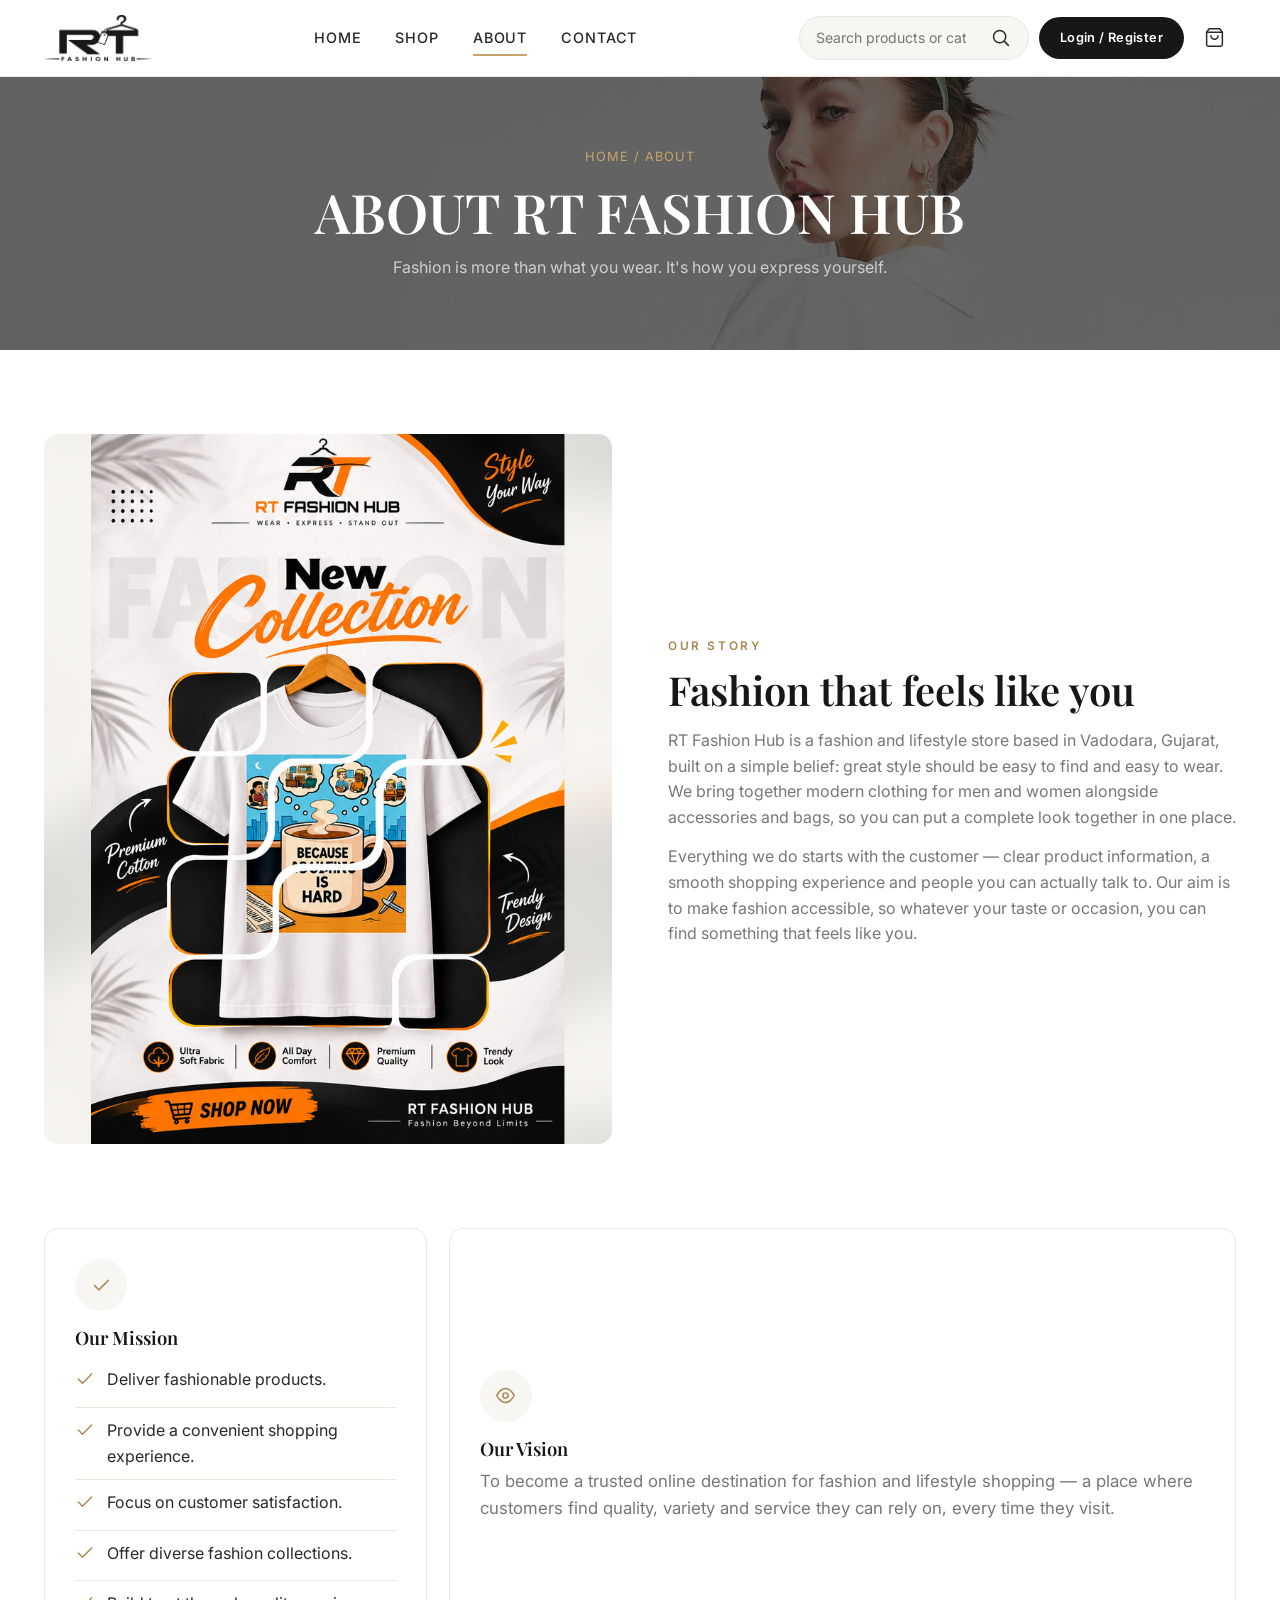
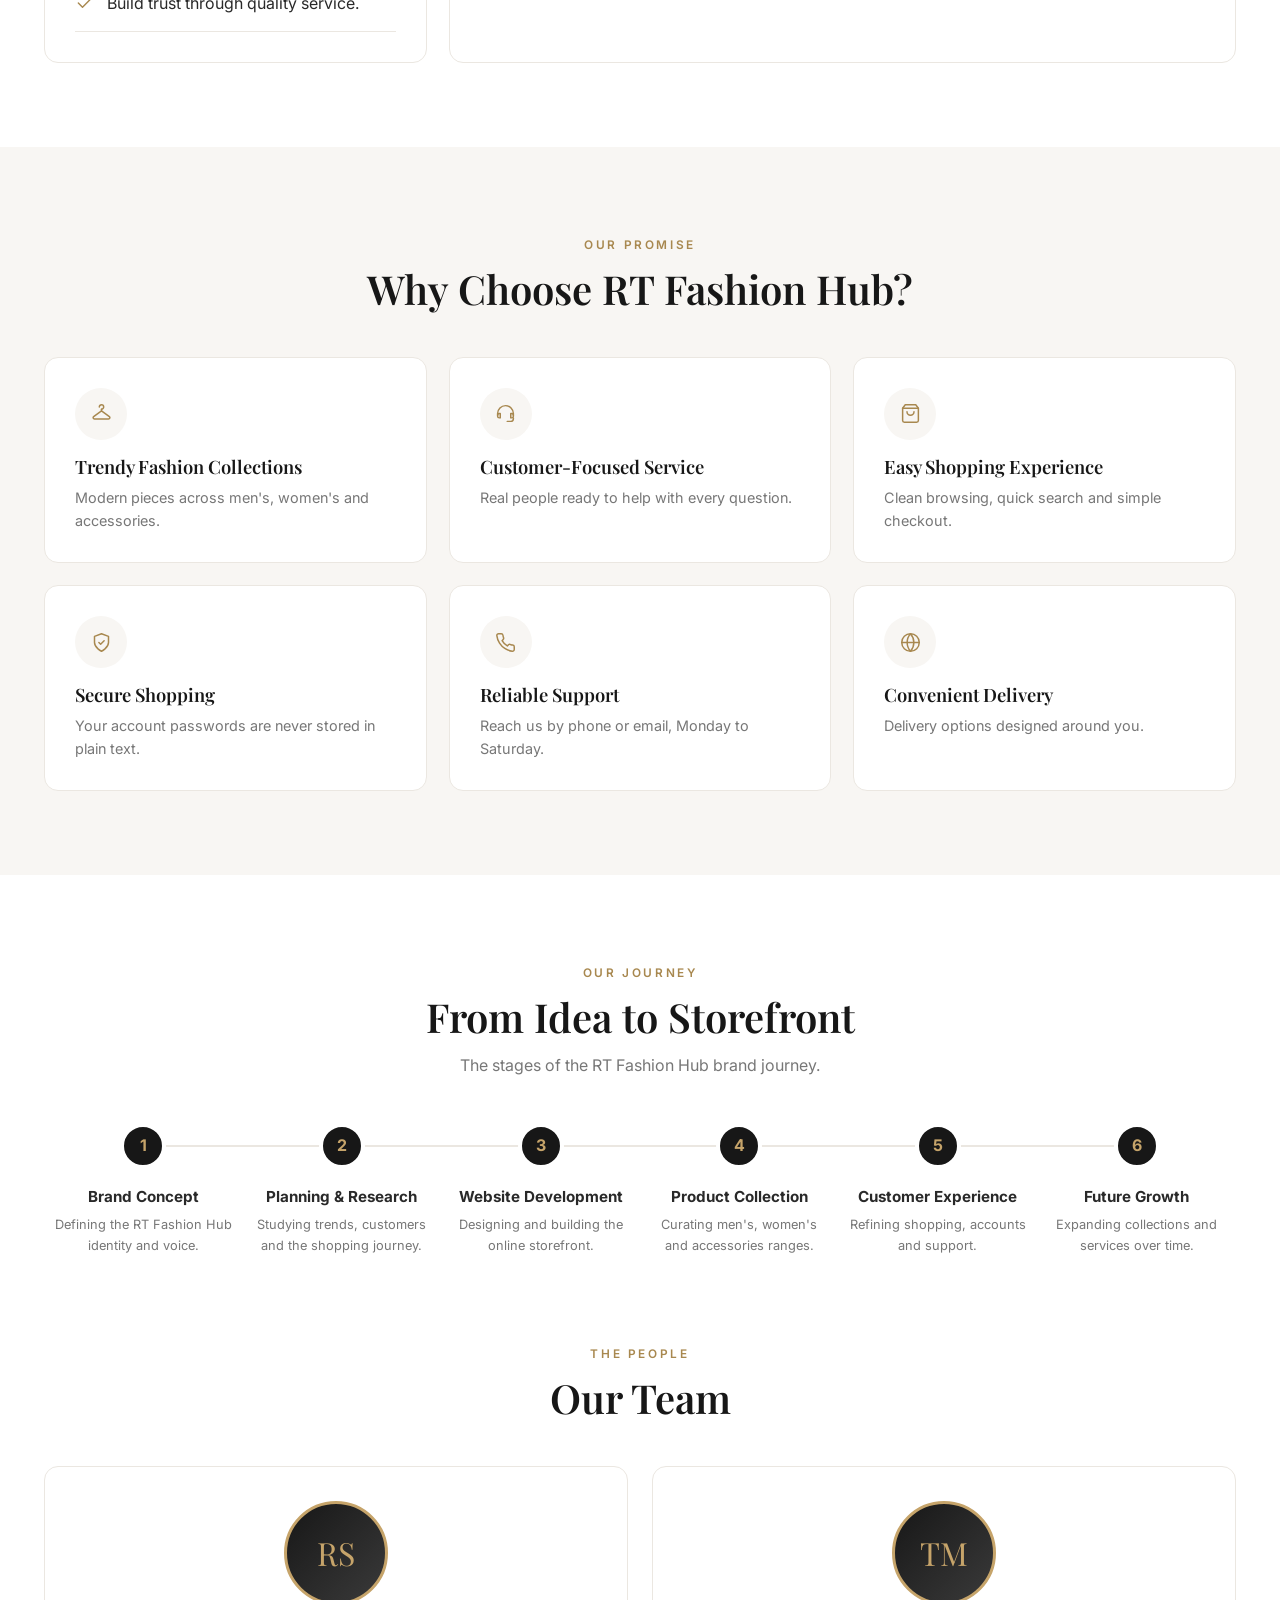
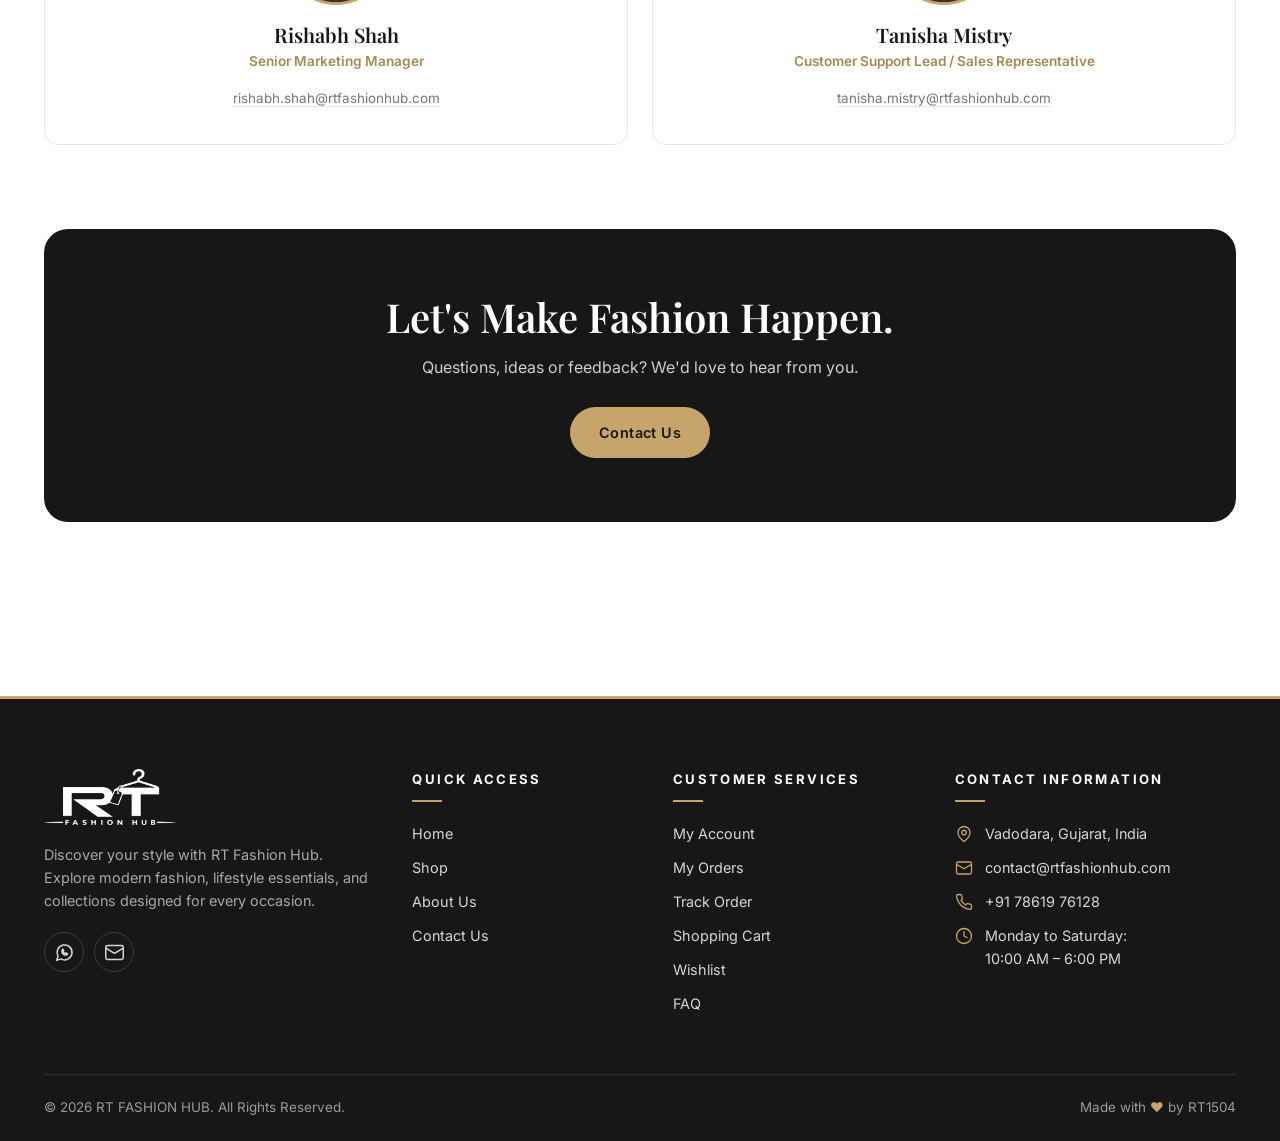
==== commit 01fe4441: "V.2.3 commit" ====
--- a/about.html
+++ b/about.html
@@ -29,8 +29,8 @@
     </section>
     <main>
         <section class="section">
-            <div class="container split"><img src="images/woman/image67.webp" alt="Model in a lime green tee and jeans"
-                    loading="lazy" class="reveal">
+            <div class="container split"><img src="images/brand/RT_Fashion_Hub_Poster_4x5.png"
+                    alt="Model in a lime green tee and jeans" loading="lazy" class="reveal">
                 <div class="reveal"><span class="eyebrow">Our Story</span>
                     <h2>Fashion that feels like you</h2>
                     <p>RT Fashion Hub is a fashion and lifestyle store based in Vadodara, Gujarat, built on a simple
@@ -160,14 +160,8 @@
                     <div class="member reveal">
                         <div class="avatar" role="img" aria-label="Tanisha Mistry profile placeholder">TM</div>
                         <h3>Tanisha Mistry</h3>
-                        <div class="role">Customer Support Lead</div><a class="mail"
+                        <div class="role">Customer Support Lead / Sales Representative</div><a class="mail"
                             href="mailto:tanisha.mistry@rtfashionhub.com">tanisha.mistry@rtfashionhub.com</a>
-                    </div>
-                    <div class="member reveal">
-                        <div class="avatar" role="img" aria-label="Vishakha Bakrola profile placeholder">VB</div>
-                        <h3>Vishakha Bakrola</h3>
-                        <div class="role">Sales Representative</div><a class="mail"
-                            href="mailto:vishakha.bakrola@fashionhub.com">vishakha.bakrola@fashionhub.com</a>
                     </div>
                 </div>
             </div>
--- a/css/styles.css
+++ b/css/styles.css
@@ -1,2887 +1,473 @@
 /* RT FASHION HUB – design system. Palette is fixed per brand guide. */
-:root {
-  --primary: #171717;
-  --secondary: #FFFFFF;
-  --bg: #FFFFFF;
-  --warm: #F8F6F3;
-  --accent: #C6A46A;
-  --accent-dark: #a8884f;
-  --text: #292929;
-  --muted: #777777;
-  --line: #ebe7e1;
-  --danger: #b3261e;
-  --ok: #2e7d4f;
-  --radius: 14px;
-  --shadow: 0 10px 30px rgba(23, 23, 23, .08);
-  --shadow-lg: 0 18px 44px rgba(23, 23, 23, .14);
-  --font-head: "Playfair Display", Georgia, serif;
-  --font: "Inter", "Segoe UI", system-ui, sans-serif;
-  --maxw: 1240px;
-  --header-h: 76px;
+:root{
+  --primary:#171717; --secondary:#FFFFFF; --bg:#FFFFFF; --warm:#F8F6F3;
+  --accent:#C6A46A; --accent-dark:#a8884f; --text:#292929; --muted:#777777;
+  --line:#ebe7e1; --danger:#b3261e; --ok:#2e7d4f;
+  --radius:14px; --shadow:0 10px 30px rgba(23,23,23,.08); --shadow-lg:0 18px 44px rgba(23,23,23,.14);
+  --font-head:"Playfair Display",Georgia,serif; --font:"Inter","Segoe UI",system-ui,sans-serif;
+  --maxw:1240px; --header-h:76px;
 }
-
-* {
-  box-sizing: border-box;
-  margin: 0;
-  padding: 0
+*{box-sizing:border-box;margin:0;padding:0}
+html{scroll-behavior:smooth;-webkit-text-size-adjust:100%}
+body{font-family:var(--font);color:var(--text);background:var(--bg);line-height:1.6;overflow-x:hidden}
+img{max-width:100%;display:block}
+a{color:inherit;text-decoration:none}
+button,input,select,textarea{font:inherit;color:inherit}
+button{cursor:pointer;border:0;background:none}
+ul{list-style:none}
+.container{width:100%;max-width:var(--maxw);margin:0 auto;padding:0 24px}
+.section{padding:84px 0}
+.section--tight{padding:56px 0}
+.section-head{text-align:center;max-width:640px;margin:0 auto 44px}
+.eyebrow{display:inline-block;font-size:.74rem;letter-spacing:.22em;text-transform:uppercase;color:var(--accent-dark);font-weight:600;margin-bottom:10px}
+h1,h2,h3{font-family:var(--font-head);color:var(--primary);line-height:1.2;font-weight:600}
+h2{font-size:clamp(1.7rem,3.4vw,2.5rem)}
+.section-head p{color:var(--muted);margin-top:12px}
+:focus-visible{outline:2px solid var(--accent);outline-offset:3px}
+.sr-only{position:absolute;width:1px;height:1px;overflow:hidden;clip:rect(0 0 0 0);white-space:nowrap}
+
+/* Buttons */
+.btn{display:inline-flex;align-items:center;justify-content:center;gap:8px;padding:13px 28px;border-radius:999px;font-weight:600;font-size:.9rem;letter-spacing:.03em;transition:.25s;border:1.5px solid transparent;min-height:46px;text-align:center}
+.btn--dark{background:var(--primary);color:#fff}
+.btn--dark:hover{background:var(--accent);color:var(--primary);transform:translateY(-2px)}
+.btn--gold{background:var(--accent);color:var(--primary)}
+.btn--gold:hover{background:var(--primary);color:#fff;transform:translateY(-2px)}
+.btn--outline{border-color:var(--primary);color:var(--primary);background:transparent}
+.btn--outline:hover{background:var(--primary);color:#fff}
+.btn--light{border-color:#fff;color:#fff}
+.btn--light:hover{background:#fff;color:var(--primary)}
+.btn--sm{padding:9px 16px;font-size:.8rem;min-height:40px}
+.btn--block{width:100%}
+.btn[disabled]{opacity:.55;cursor:not-allowed;transform:none}
+.link-arrow{font-weight:600;font-size:.88rem;border-bottom:1.5px solid var(--accent);padding-bottom:2px;transition:.2s}
+.link-arrow:hover{color:var(--accent-dark)}
+
+/* Notice bar */
+.notice-bar{background:var(--primary);color:#fff;font-size:.78rem;text-align:center;padding:8px 16px;letter-spacing:.03em}
+.notice-bar b{color:var(--accent)}
+
+/* Header */
+.site-header{position:sticky;top:0;z-index:50;background:#fff;border-bottom:1px solid var(--line)}
+.header-inner{display:flex;align-items:center;justify-content:space-between;gap:20px;height:var(--header-h)}
+.logo img{height:46px;width:auto}
+.main-nav{display:flex;gap:34px}
+.main-nav a{font-size:.9rem;font-weight:500;letter-spacing:.06em;text-transform:uppercase;position:relative;padding:6px 0}
+.main-nav a::after{content:"";position:absolute;left:0;bottom:0;height:2px;width:0;background:var(--accent);transition:.25s}
+.main-nav a:hover::after,.main-nav a.active::after{width:100%}
+.header-actions{display:flex;align-items:center;gap:10px}
+.search-form{display:flex;align-items:center;background:var(--warm);border:1px solid var(--line);border-radius:999px;padding:0 6px 0 16px;width:230px;transition:.25s;position:relative}
+.search-form:focus-within{border-color:var(--accent);background:#fff;width:270px}
+.search-form input{border:0;background:none;outline:0;width:100%;padding:10px 0;font-size:.88rem}
+.icon-btn{position:relative;width:42px;height:42px;display:inline-flex;align-items:center;justify-content:center;border-radius:50%;transition:.2s;flex:none}
+.icon-btn:hover{background:var(--warm);color:var(--accent-dark)}
+.icon-btn svg,.ico{width:21px;height:21px;stroke:currentColor;fill:none;stroke-width:1.7;stroke-linecap:round;stroke-linejoin:round}
+.badge-count{position:absolute;top:2px;right:0;min-width:18px;height:18px;border-radius:9px;background:var(--accent);color:var(--primary);font-size:.68rem;font-weight:700;display:flex;align-items:center;justify-content:center;padding:0 4px}
+.login-btn{padding:10px 20px}
+.menu-toggle{display:none}
+.search-suggest{position:absolute;top:calc(100% + 8px);left:0;right:0;background:#fff;border:1px solid var(--line);border-radius:12px;box-shadow:var(--shadow-lg);overflow:hidden;display:none;z-index:60;min-width:320px}
+.search-suggest.open{display:block}
+.search-suggest a{display:flex;gap:12px;align-items:center;padding:10px 14px;font-size:.85rem;border-bottom:1px solid var(--line)}
+.search-suggest a:hover{background:var(--warm)}
+.search-suggest img{width:38px;height:48px;object-fit:cover;border-radius:6px;background:var(--warm)}
+.search-suggest small{color:var(--muted);display:block}
+.mobile-search{display:none}
+.user-menu{position:relative}
+.user-dropdown{position:absolute;right:0;top:calc(100% + 8px);background:#fff;border:1px solid var(--line);border-radius:12px;box-shadow:var(--shadow-lg);min-width:200px;padding:8px;display:none}
+.user-menu.open .user-dropdown{display:block}
+.user-dropdown a,.user-dropdown button{display:block;width:100%;text-align:left;padding:10px 12px;border-radius:8px;font-size:.88rem}
+.user-dropdown a:hover,.user-dropdown button:hover{background:var(--warm)}
+.user-dropdown .who{padding:8px 12px;font-size:.78rem;color:var(--muted);border-bottom:1px solid var(--line);margin-bottom:6px}
+
+/* Cart drawer */
+.overlay{position:fixed;inset:0;background:rgba(23,23,23,.5);opacity:0;visibility:hidden;transition:.3s;z-index:90}
+.overlay.open{opacity:1;visibility:visible}
+.drawer{position:fixed;top:0;right:0;height:100%;width:min(420px,100%);background:#fff;z-index:100;transform:translateX(100%);transition:.35s;display:flex;flex-direction:column;visibility:hidden}
+.drawer.open{transform:none;visibility:visible;box-shadow:var(--shadow-lg)}
+.drawer-head{display:flex;justify-content:space-between;align-items:center;padding:20px 24px;border-bottom:1px solid var(--line)}
+.drawer-head h3{font-size:1.3rem}
+.drawer-body{flex:1;overflow-y:auto;padding:12px 24px}
+.drawer-foot{padding:20px 24px;border-top:1px solid var(--line);display:grid;gap:10px}
+.drawer-foot .row{display:flex;justify-content:space-between;font-weight:600}
+.mini-item{display:grid;grid-template-columns:70px 1fr auto;gap:14px;padding:14px 0;border-bottom:1px solid var(--line);align-items:center}
+.mini-item img{width:70px;height:88px;object-fit:cover;border-radius:8px;background:var(--warm)}
+.mini-item h4{font-size:.85rem;font-weight:500;line-height:1.35}
+.mini-item .price{font-weight:600;font-size:.9rem;margin-top:4px}
+.empty{text-align:center;padding:50px 16px;color:var(--muted)}
+.empty .ico{width:44px;height:44px;margin:0 auto 14px;color:var(--accent)}
+.empty h3{font-size:1.2rem;margin-bottom:6px}
+.empty .btn{margin-top:18px}
+
+/* Qty */
+.qty{display:inline-flex;align-items:center;border:1px solid var(--line);border-radius:999px;overflow:hidden}
+.qty button{width:32px;height:32px;font-size:1.1rem;line-height:1}
+.qty button:hover{background:var(--warm)}
+.qty span{min-width:28px;text-align:center;font-size:.88rem;font-weight:600}
+.remove-link{font-size:.76rem;color:var(--muted);text-decoration:underline}
+.remove-link:hover{color:var(--danger)}
+
+/* Hero */
+.hero{background:linear-gradient(180deg,#fff 0%,var(--warm) 160%);overflow:hidden}
+.hero-grid{display:grid;grid-template-columns:1.05fr 1fr;gap:40px;align-items:center;min-height:calc(100vh - var(--header-h) - 40px);max-height:780px;padding:40px 0}
+.hero h1{font-size:clamp(2.4rem,5.4vw,4.4rem);margin:14px 0 18px}
+.hero h1 em{color:var(--accent-dark);font-style:italic}
+.hero p{color:var(--muted);max-width:480px;font-size:1.05rem}
+.hero-cta{display:flex;gap:14px;flex-wrap:wrap;margin-top:32px}
+.hero-stats{display:flex;gap:34px;margin-top:44px}
+.hero-stats b{display:block;font-family:var(--font-head);font-size:1.6rem;color:var(--primary)}
+.hero-stats span{font-size:.78rem;color:var(--muted);text-transform:uppercase;letter-spacing:.1em}
+.hero-media{position:relative;height:100%;min-height:420px}
+.hero-media .frame{position:absolute;inset:0 0 0 8%;border-radius:200px 200px 24px 24px;overflow:hidden;box-shadow:var(--shadow-lg)}
+.hero-media img{width:100%;height:100%;object-fit:cover;object-position:center top}
+.hero-media::before{content:"";position:absolute;inset:-14px 6% 14px -14px;border:1.5px solid var(--accent);border-radius:200px 200px 24px 24px;z-index:-1}
+.hero-tag{position:absolute;left:0;bottom:36px;background:#fff;border-radius:14px;padding:14px 18px;box-shadow:var(--shadow);display:flex;gap:12px;align-items:center;font-size:.85rem;animation:float 4s ease-in-out infinite}
+.hero-tag b{display:block;font-family:var(--font-head)}
+@keyframes float{50%{transform:translateY(-8px)}}
+
+/* Benefits */
+.benefits{display:grid;grid-template-columns:repeat(4,1fr);gap:20px}
+.benefit{background:#fff;border:1px solid var(--line);border-radius:var(--radius);padding:30px 24px;text-align:center;transition:.3s}
+.benefit:hover{transform:translateY(-6px);box-shadow:var(--shadow);border-color:var(--accent)}
+.benefit .ico-wrap{width:60px;height:60px;border-radius:50%;background:var(--warm);display:flex;align-items:center;justify-content:center;margin:0 auto 16px;color:var(--accent-dark);transition:.3s}
+.benefit:hover .ico-wrap{background:var(--primary);color:var(--accent)}
+.benefit h3{font-size:1.1rem;font-family:var(--font);font-weight:600;margin-bottom:6px}
+.benefit p{font-size:.86rem;color:var(--muted)}
+
+/* Categories */
+.cat-grid{display:grid;grid-template-columns:repeat(6,1fr);gap:22px}
+.cat-grid .cat-card{grid-column:span 2}
+.cat-grid .cat-card:nth-child(n+4){grid-column:span 3;aspect-ratio:3/2}
+.cat-card{position:relative;border-radius:var(--radius);overflow:hidden;aspect-ratio:4/5;background:var(--primary);display:block}
+.cat-card img{width:100%;height:100%;object-fit:cover;transition:transform .6s}
+.cat-card:hover img{transform:scale(1.07)}
+.cat-card::after{content:"";position:absolute;inset:0;background:linear-gradient(180deg,transparent 45%,rgba(23,23,23,.82))}
+.cat-card .cap{position:absolute;left:24px;right:24px;bottom:22px;z-index:2;color:#fff;display:flex;justify-content:space-between;align-items:flex-end}
+.cat-card h3{color:#fff;font-size:1.5rem}
+.cat-card .go{font-size:.78rem;letter-spacing:.12em;text-transform:uppercase;color:var(--accent);border-bottom:1px solid var(--accent)}
+
+/* Product card */
+.product-grid{display:grid;grid-template-columns:repeat(4,1fr);gap:26px}
+.pcard{background:#fff;border:1px solid var(--line);border-radius:var(--radius);overflow:hidden;display:flex;flex-direction:column;transition:.3s;position:relative}
+.pcard:hover{box-shadow:var(--shadow-lg);transform:translateY(-5px);border-color:transparent}
+.pcard .thumb{position:relative;aspect-ratio:3/4;background:var(--warm);display:block;overflow:hidden}
+.pcard .thumb img{width:100%;height:100%;object-fit:contain;transition:transform .5s}
+.pcard:hover .thumb img{transform:scale(1.05)}
+.tags{position:absolute;top:12px;left:12px;display:flex;flex-direction:column;gap:6px;align-items:flex-start;z-index:2}
+.tag{font-size:.68rem;font-weight:700;letter-spacing:.1em;text-transform:uppercase;padding:5px 10px;border-radius:999px;background:var(--primary);color:#fff}
+.tag--sale{background:var(--danger)}
+.tag--gold{background:var(--accent);color:var(--primary)}
+.wish{position:absolute;top:10px;right:10px;z-index:2;width:38px;height:38px;border-radius:50%;background:#fff;box-shadow:var(--shadow);display:flex;align-items:center;justify-content:center;transition:.2s}
+.wish:hover{transform:scale(1.1)}
+.wish.on svg{fill:var(--danger);stroke:var(--danger)}
+.pinfo{padding:16px 16px 18px;display:flex;flex-direction:column;gap:6px;flex:1}
+.pcat{font-size:.7rem;letter-spacing:.14em;text-transform:uppercase;color:var(--muted)}
+.pname{font-size:.9rem;font-weight:500;line-height:1.4;display:-webkit-box;-webkit-line-clamp:2;-webkit-box-orient:vertical;overflow:hidden;min-height:2.8em}
+.pname:hover{color:var(--accent-dark)}
+.stars{display:flex;align-items:center;gap:6px;font-size:.8rem;color:var(--muted)}
+.stars .row{display:inline-flex;gap:1px}
+.star{width:14px;height:14px}
+.star.f{fill:var(--accent);stroke:var(--accent)}
+.star.e{fill:none;stroke:#cfc7b8}
+.price-row{display:flex;align-items:baseline;gap:8px;flex-wrap:wrap}
+.price{font-weight:700;font-size:1.05rem;color:var(--primary)}
+.price-old{text-decoration:line-through;color:var(--muted);font-size:.85rem}
+.off{font-size:.78rem;color:var(--ok);font-weight:600}
+.pactions{display:grid;grid-template-columns:1fr 1fr;gap:8px;margin-top:auto;padding-top:10px}
+
+/* Collections */
+.collection{display:grid;grid-template-columns:300px 1fr;gap:30px;align-items:stretch;margin-bottom:44px}
+.collection-intro{background:var(--primary);color:#fff;border-radius:var(--radius);padding:34px 28px;display:flex;flex-direction:column;justify-content:center;gap:14px}
+.collection-intro h3{color:#fff;font-size:1.8rem}
+.collection-intro p{color:#bdbdbd;font-size:.9rem}
+.collection-intro .btn{align-self:flex-start}
+.collection .product-grid{grid-template-columns:repeat(3,1fr)}
+
+/* Promo */
+.promo{position:relative;color:#fff;background:var(--primary);overflow:hidden;border-radius:24px;margin:0 24px}
+.promo img{position:absolute;inset:0;width:100%;height:100%;object-fit:cover;opacity:.42}
+.promo-inner{position:relative;padding:100px 24px;text-align:center;max-width:720px;margin:0 auto}
+.promo h2{color:#fff;font-size:clamp(2rem,4.6vw,3.4rem)}
+.promo h2 em{color:var(--accent);font-style:italic}
+.promo p{margin:14px 0 28px;color:#e3e3e3}
+
+/* Newsletter */
+.newsletter{background:var(--warm);border-radius:24px;padding:60px 24px;text-align:center}
+.news-form{display:flex;gap:10px;max-width:520px;margin:26px auto 0}
+.news-form input{flex:1;padding:14px 20px;border:1px solid var(--line);border-radius:999px;background:#fff;outline:0;min-width:0}
+.news-form input:focus{border-color:var(--accent)}
+.form-msg{font-size:.85rem;margin-top:12px;min-height:1.2em}
+.form-msg.ok{color:var(--ok)} .form-msg.err{color:var(--danger)} .form-msg.info{color:var(--muted)}
+
+/* Page header */
+.page-hero{background:var(--primary);color:#fff;text-align:center;padding:70px 24px;position:relative;overflow:hidden}
+.page-hero h1{color:#fff;font-size:clamp(2rem,5vw,3.4rem)}
+.page-hero p{color:#cfcfcf;margin-top:10px}
+.page-hero--img::before{content:"";position:absolute;inset:0;background:var(--bg-img) center/cover;opacity:.35}
+.page-hero>*{position:relative}
+.crumbs{font-size:.8rem;color:var(--accent);margin-bottom:12px;letter-spacing:.08em;text-transform:uppercase}
+
+/* Shop */
+.shop-layout{display:grid;grid-template-columns:250px 1fr;gap:36px;align-items:start}
+.filters{position:sticky;top:calc(var(--header-h) + 20px);border:1px solid var(--line);border-radius:var(--radius);padding:22px}
+.filters h4{font-family:var(--font);font-size:.76rem;text-transform:uppercase;letter-spacing:.16em;color:var(--muted);margin:0 0 10px}
+.filters .grp{margin-bottom:22px}
+.filters .grp:last-child{margin-bottom:0}
+.chip-list{display:flex;flex-direction:column;gap:2px}
+.chip{display:flex;justify-content:space-between;padding:9px 12px;border-radius:8px;font-size:.88rem;text-align:left;width:100%;transition:.2s}
+.chip:hover{background:var(--warm)}
+.chip.active{background:var(--primary);color:#fff}
+.chip small{opacity:.65}
+.subchips{padding-left:12px;margin:2px 0 6px}
+.shop-bar{display:flex;gap:14px;align-items:center;flex-wrap:wrap;margin-bottom:24px}
+.shop-search{flex:1;min-width:0;flex-basis:200px;display:flex;align-items:center;gap:10px;border:1px solid var(--line);border-radius:999px;padding:0 18px;background:#fff}
+.shop-search:focus-within{border-color:var(--accent)}
+.shop-search input{border:0;outline:0;flex:1;min-width:0;width:100%;padding:12px 0;background:none}
+select.sort{border:1px solid var(--line);border-radius:999px;padding:12px 18px;background:#fff;outline:0}
+.count{color:var(--muted);font-size:.88rem;margin-bottom:18px}
+.shop-layout .product-grid{grid-template-columns:repeat(3,1fr)}
+.filter-toggle{display:none}
+
+/* Product detail */
+.pd{display:grid;grid-template-columns:1fr 1fr;gap:56px;align-items:start}
+.pd-main{aspect-ratio:3/4;background:var(--warm);border-radius:var(--radius);overflow:hidden;position:relative}
+.pd-main img{width:100%;height:100%;object-fit:contain}
+.pd-thumbs{display:flex;gap:10px;margin-top:12px}
+.pd-thumbs button{width:72px;height:90px;border:1.5px solid var(--line);border-radius:8px;overflow:hidden;background:var(--warm)}
+.pd-thumbs button.on{border-color:var(--accent)}
+.pd-thumbs img{width:100%;height:100%;object-fit:cover}
+.pd-info h1{font-size:clamp(1.5rem,2.8vw,2.1rem);margin:8px 0 14px}
+.pd-info .price{font-size:1.7rem}
+.pd-meta{display:grid;grid-template-columns:130px 1fr;gap:8px 12px;font-size:.9rem;margin:22px 0;padding:18px 0;border-top:1px solid var(--line);border-bottom:1px solid var(--line)}
+.pd-meta dt{color:var(--muted)}
+.pd-buy{display:flex;gap:12px;flex-wrap:wrap;align-items:center;margin-top:22px}
+.note{font-size:.8rem;color:var(--muted);margin-top:14px}
+.price-note{display:inline-block;font-size:.72rem;background:var(--warm);color:var(--muted);padding:3px 8px;border-radius:6px;margin-left:6px}
+
+/* About / content */
+.split{display:grid;grid-template-columns:1fr 1fr;gap:56px;align-items:center}
+.split img{border-radius:var(--radius);width:100%;aspect-ratio:4/5;object-fit:cover}
+.split p{color:var(--muted);margin-top:14px}
+.checks li{display:flex;gap:12px;padding:10px 0;border-bottom:1px solid var(--line)}
+.checks .ico{color:var(--accent-dark);flex:none;margin-top:2px;width:20px;height:20px}
+.cards-3{display:grid;grid-template-columns:repeat(3,1fr);gap:22px}
+.card{background:#fff;border:1px solid var(--line);border-radius:var(--radius);padding:30px;transition:.3s}
+.card:hover{transform:translateY(-5px);box-shadow:var(--shadow);border-color:var(--accent)}
+.card .ico-wrap{width:52px;height:52px;border-radius:50%;background:var(--warm);color:var(--accent-dark);display:flex;align-items:center;justify-content:center;margin-bottom:16px}
+.card h3{font-size:1.15rem;margin-bottom:8px}
+.card p{color:var(--muted);font-size:.9rem}
+.dark-band{background:var(--primary);color:#fff;border-radius:24px;padding:64px 40px;text-align:center}
+.dark-band h2{color:#fff}
+.dark-band p{color:#cfcfcf;max-width:600px;margin:14px auto 0}
+.timeline{display:grid;grid-template-columns:repeat(6,1fr);gap:0;position:relative;margin-top:20px}
+.timeline::before{content:"";position:absolute;top:22px;left:8%;right:8%;height:2px;background:var(--line)}
+.tl-item{text-align:center;padding:0 10px;position:relative}
+.tl-dot{width:46px;height:46px;border-radius:50%;background:var(--primary);color:var(--accent);display:flex;align-items:center;justify-content:center;margin:0 auto 16px;font-weight:700;position:relative;z-index:1;border:4px solid #fff;transition:.3s}
+.tl-item:hover .tl-dot{background:var(--accent);color:var(--primary);transform:scale(1.1)}
+.tl-item h4{font-family:var(--font);font-size:.95rem;margin-bottom:6px}
+.tl-item p{font-size:.8rem;color:var(--muted)}
+.team{display:grid;grid-template-columns:repeat(2,1fr);gap:24px}
+.member{text-align:center;border:1px solid var(--line);border-radius:var(--radius);padding:34px 24px;transition:.3s;background:#fff}
+.member:hover{transform:translateY(-6px);box-shadow:var(--shadow-lg);border-color:var(--accent)}
+.avatar{width:104px;height:104px;border-radius:50%;margin:0 auto 18px;background:linear-gradient(135deg,var(--primary),#3a3a3a);color:var(--accent);display:flex;align-items:center;justify-content:center;font-family:var(--font-head);font-size:2rem;border:3px solid var(--accent);transition:.3s}
+.member:hover .avatar{transform:scale(1.06)}
+.member h3{font-size:1.25rem}
+.member .role{color:var(--accent-dark);font-size:.85rem;font-weight:600;margin:4px 0 12px}
+.member a.mail{font-size:.84rem;color:var(--muted);word-break:break-all;border-bottom:1px solid var(--line)}
+.member a.mail:hover{color:var(--accent-dark)}
+
+/* Contact */
+.info-cards{display:grid;grid-template-columns:repeat(4,1fr);gap:20px}
+.info-card{border:1px solid var(--line);border-radius:var(--radius);padding:28px 22px;text-align:center;transition:.3s;background:#fff}
+.info-card:hover{box-shadow:var(--shadow);border-color:var(--accent);transform:translateY(-4px)}
+.info-card .ico-wrap{width:54px;height:54px;border-radius:50%;background:var(--primary);color:var(--accent);display:flex;align-items:center;justify-content:center;margin:0 auto 14px}
+.info-card h3{font-size:1.05rem;font-family:var(--font);font-weight:600;margin-bottom:6px}
+.info-card p,.info-card a{font-size:.88rem;color:var(--muted);display:block}
+.info-card a:hover{color:var(--accent-dark)}
+.map-wrap{border-radius:var(--radius);overflow:hidden;border:1px solid var(--line);width:100%;height:clamp(300px,38vw,440px);background:var(--warm)}
+.map-wrap iframe{width:100%;height:100%;border:0}
+.form-grid{display:grid;grid-template-columns:1fr 1fr;gap:18px}
+.form-grid .full{grid-column:1/-1}
+.field{display:flex;flex-direction:column;gap:6px}
+.field label{font-size:.82rem;font-weight:600}
+.field input,.field textarea,.field select{padding:13px 16px;border:1px solid var(--line);border-radius:10px;background:#fff;outline:0;transition:.2s;width:100%}
+.field input:focus,.field textarea:focus,.field select:focus{border-color:var(--accent);box-shadow:0 0 0 3px rgba(198,164,106,.18)}
+.field.invalid input,.field.invalid textarea{border-color:var(--danger)}
+.field .err{color:var(--danger);font-size:.76rem;min-height:1em}
+.field .pw{position:relative}
+.field .pw button{position:absolute;right:8px;top:50%;transform:translateY(-50%);width:34px;height:34px;color:var(--muted)}
+.form-card{background:#fff;border:1px solid var(--line);border-radius:var(--radius);padding:36px;box-shadow:var(--shadow)}
+.faq{max-width:820px;margin:0 auto}
+.faq-item{border:1px solid var(--line);border-radius:12px;margin-bottom:12px;background:#fff;overflow:hidden}
+.faq-q{width:100%;display:flex;justify-content:space-between;align-items:center;gap:16px;padding:18px 22px;text-align:left;font-weight:600;font-size:.98rem}
+.faq-q .plus{width:22px;height:22px;flex:none;position:relative;transition:.3s}
+.faq-q .plus::before,.faq-q .plus::after{content:"";position:absolute;background:var(--accent-dark);top:50%;left:50%;transform:translate(-50%,-50%)}
+.faq-q .plus::before{width:14px;height:2px}.faq-q .plus::after{width:2px;height:14px;transition:.3s}
+.faq-item.open .plus::after{transform:translate(-50%,-50%) rotate(90deg);opacity:0}
+.faq-a{max-height:0;overflow:hidden;transition:max-height .35s ease}
+.faq-a p{padding:0 22px 20px;color:var(--muted);font-size:.93rem}
+.faq-item.open{border-color:var(--accent)}
+
+/* Auth */
+.auth-wrap{max-width:560px;margin:0 auto}
+.tabs{display:grid;grid-template-columns:1fr 1fr;background:var(--warm);border-radius:999px;padding:5px;margin-bottom:26px}
+.tabs button{padding:12px;border-radius:999px;font-weight:600;font-size:.9rem;transition:.25s}
+.tabs button.on{background:var(--primary);color:#fff}
+.row-between{display:flex;justify-content:space-between;align-items:center;font-size:.85rem;gap:10px;flex-wrap:wrap}
+.check{display:flex;gap:8px;align-items:flex-start;font-size:.85rem}
+.check input{margin-top:4px;accent-color:var(--accent-dark)}
+.demo-note{background:var(--warm);border-left:3px solid var(--accent);padding:12px 16px;border-radius:8px;font-size:.8rem;color:var(--muted);margin-bottom:22px}
+.link{color:var(--accent-dark);font-weight:600}
+.link:hover{text-decoration:underline}
+
+/* Account */
+.acc-layout{display:grid;grid-template-columns:260px 1fr;gap:32px;align-items:start}
+.acc-nav{border:1px solid var(--line);border-radius:var(--radius);padding:12px;position:sticky;top:calc(var(--header-h) + 20px)}
+.acc-nav button,.acc-nav a{display:block;width:100%;text-align:left;padding:12px 14px;border-radius:10px;font-size:.92rem;transition:.2s}
+.acc-nav button:hover,.acc-nav a:hover{background:var(--warm)}
+.acc-nav .on{background:var(--primary);color:#fff}
+.panel{border:1px solid var(--line);border-radius:var(--radius);padding:30px;background:#fff}
+.panel h2{font-size:1.5rem;margin-bottom:20px}
+.welcome{background:var(--primary);color:#fff;border-radius:var(--radius);padding:30px;margin-bottom:22px}
+.welcome h2{color:#fff;margin-bottom:4px}
+.welcome p{color:#cfcfcf}
+.kv{display:grid;grid-template-columns:repeat(2,1fr);gap:14px}
+.kv div{background:var(--warm);border-radius:10px;padding:14px 16px}
+.kv small{display:block;color:var(--muted);font-size:.72rem;letter-spacing:.12em;text-transform:uppercase}
+.kv b{font-weight:600;word-break:break-word}
+.order{border:1px solid var(--line);border-radius:12px;margin-bottom:16px;overflow:hidden}
+.order-head{display:flex;justify-content:space-between;flex-wrap:wrap;gap:10px;background:var(--warm);padding:14px 18px;font-size:.84rem}
+.order-body{padding:14px 18px}
+.order-line{display:grid;grid-template-columns:56px 1fr auto;gap:14px;align-items:center;padding:8px 0}
+.order-line img{width:56px;height:70px;object-fit:cover;border-radius:6px;background:var(--warm)}
+.status{display:inline-block;padding:3px 10px;border-radius:999px;font-size:.72rem;font-weight:700;letter-spacing:.06em;text-transform:uppercase;background:var(--primary);color:#fff}
+.status--pending{background:var(--accent);color:var(--primary)}
+.totals{display:grid;gap:8px;font-size:.92rem}
+.totals .row{display:flex;justify-content:space-between}
+.totals .grand{font-weight:700;font-size:1.1rem;border-top:1px solid var(--line);padding-top:12px;margin-top:4px}
+.addr-card{border:1px solid var(--line);border-radius:12px;padding:16px;display:flex;justify-content:space-between;gap:12px;margin-bottom:12px}
+
+/* Cart / checkout */
+.cart-layout{display:grid;grid-template-columns:1fr 360px;gap:36px;align-items:start}
+.cart-row{display:grid;grid-template-columns:100px 1fr auto;gap:20px;padding:20px 0;border-bottom:1px solid var(--line);align-items:center}
+.cart-row img{width:100px;height:128px;object-fit:contain;border-radius:10px;background:var(--warm)}
+.cart-row h3{font-family:var(--font);font-size:.98rem;font-weight:500}
+.cart-row .controls{display:flex;gap:16px;align-items:center;margin-top:12px}
+.summary{border:1px solid var(--line);border-radius:var(--radius);padding:26px;position:sticky;top:calc(var(--header-h) + 20px);background:#fff}
+.summary h3{font-size:1.3rem;margin-bottom:16px}
+.pay-opt{display:flex;gap:12px;align-items:flex-start;border:1px solid var(--line);border-radius:12px;padding:14px 16px;margin-bottom:10px;cursor:pointer;transition:.2s}
+.pay-opt:has(input:checked){border-color:var(--accent);background:var(--warm)}
+.pay-opt.disabled{opacity:.55;cursor:not-allowed}
+.pay-opt small{display:block;color:var(--muted)}
+.alert{padding:14px 18px;border-radius:10px;font-size:.88rem;margin-bottom:18px}
+.alert--warn{background:#fff7e6;border:1px solid #f0d9a8}
+.alert--err{background:#fdecea;border:1px solid #f3bdb8;color:var(--danger)}
+.alert--ok{background:#eaf6ee;border:1px solid #bfe0c9;color:var(--ok)}
+
+/* Footer */
+.site-footer{background:var(--primary);color:#d6d6d6;margin-top:90px;border-top:3px solid var(--accent)}
+.footer-grid{display:grid;grid-template-columns:1.5fr 1fr 1.1fr 1.3fr;gap:44px;padding:70px 0 48px}
+.site-footer img.flogo{height:56px;width:auto;margin-bottom:18px}
+.site-footer h4{color:#fff;font-family:var(--font);font-size:.82rem;letter-spacing:.18em;text-transform:uppercase;margin-bottom:20px;position:relative;padding-bottom:12px}
+.site-footer h4::after{content:"";position:absolute;left:0;bottom:0;width:30px;height:2px;background:var(--accent)}
+.site-footer li{margin-bottom:11px;font-size:.9rem}
+.site-footer li a{transition:.2s;display:inline-block}
+.site-footer li a:hover{color:var(--accent);transform:translateX(5px)}
+.site-footer p{font-size:.9rem;color:#a9a9a9;max-width:340px}
+.socials{display:flex;gap:10px;margin-top:20px}
+.socials a{width:40px;height:40px;border:1px solid #3a3a3a;border-radius:50%;display:flex;align-items:center;justify-content:center;transition:.25s}
+.socials a:hover{background:var(--accent);border-color:var(--accent);color:var(--primary);transform:translateY(-3px)}
+.contact-li{display:flex;gap:12px}
+.contact-li .ico{color:var(--accent);width:18px;height:18px;flex:none;margin-top:3px}
+.footer-bottom{border-top:1px solid #2e2e2e;padding:22px 0;display:flex;justify-content:space-between;align-items:center;gap:14px;flex-wrap:wrap;font-size:.84rem;color:#9a9a9a}
+.footer-bottom .heart{color:var(--accent)}
+.footer-bottom .fb-right{display:flex;gap:18px;align-items:center;flex-wrap:wrap}
+
+/* Toast + misc */
+.toasts{position:fixed;bottom:22px;left:50%;transform:translateX(-50%);z-index:200;display:grid;gap:10px;width:min(92vw,380px)}
+.toast{background:var(--primary);color:#fff;padding:14px 18px;border-radius:12px;box-shadow:var(--shadow-lg);font-size:.88rem;border-left:4px solid var(--accent);animation:up .3s}
+.toast.err{border-color:var(--danger)}.toast.ok{border-color:var(--ok)}
+@keyframes up{from{opacity:0;transform:translateY(14px)}}
+.reveal{opacity:0;transform:translateY(24px);transition:.7s}
+.reveal.in{opacity:1;transform:none}
+.to-top{position:fixed;right:20px;bottom:20px;width:44px;height:44px;border-radius:50%;background:var(--primary);color:var(--accent);display:none;align-items:center;justify-content:center;z-index:40;box-shadow:var(--shadow)}
+.to-top.show{display:flex}
+.modal{position:fixed;inset:0;z-index:150;display:none;align-items:center;justify-content:center;padding:20px;background:rgba(23,23,23,.55)}
+.modal.open{display:flex}
+.modal .box{background:#fff;border-radius:var(--radius);padding:30px;width:min(440px,100%);position:relative}
+.skeleton{background:linear-gradient(90deg,var(--warm),#fff,var(--warm));background-size:200% 100%;animation:sh 1.2s infinite;border-radius:12px;min-height:300px}
+@keyframes sh{to{background-position:-200% 0}}
+
+/* Responsive */
+@media(max-width:1100px){
+  .product-grid{grid-template-columns:repeat(3,1fr)}
+  .search-form{width:170px}.search-form:focus-within{width:200px}
+  .main-nav{gap:22px}
+  .footer-grid{grid-template-columns:1fr 1fr}
+  .info-cards{grid-template-columns:repeat(2,1fr)}
+  .collection{grid-template-columns:1fr}
+  .timeline{grid-template-columns:repeat(3,1fr);row-gap:30px}.timeline::before{display:none}
 }
-
-html {
-  scroll-behavior: smooth;
-  -webkit-text-size-adjust: 100%
+@media(max-width:900px){
+  .menu-toggle{display:inline-flex}
+  .main-nav{position:fixed;top:0;left:0;height:100%;width:min(320px,86%);background:#fff;flex-direction:column;gap:0;padding:90px 24px 24px;transform:translateX(-100%);transition:.35s;z-index:100;box-shadow:var(--shadow-lg)}
+  .main-nav.open{transform:none}
+  .main-nav a{padding:16px 4px;border-bottom:1px solid var(--line);font-size:1rem}
+  .search-form.desktop{display:none}
+  .mobile-search{display:block;padding:0 24px 14px}
+  .mobile-search .search-form{width:100%}
+  .login-btn{display:none}
+  .hero-grid{grid-template-columns:1fr;max-height:none;min-height:0;gap:30px}
+  .hero-media{min-height:380px;order:-1}
+  .benefits{grid-template-columns:repeat(2,1fr)}
+  .cards-3,.team{grid-template-columns:repeat(2,1fr)}
+  .cat-grid{grid-template-columns:repeat(2,1fr)}.cat-grid .cat-card,.cat-grid .cat-card:nth-child(n+4){grid-column:auto;aspect-ratio:4/5}.cat-grid .cat-card:last-child{grid-column:span 2;aspect-ratio:16/9}
+  .shop-layout{grid-template-columns:1fr}
+  .filters{position:fixed;inset:0 auto 0 0;width:min(320px,88%);z-index:100;background:#fff;border-radius:0;transform:translateX(-100%);transition:.3s;overflow-y:auto}
+  .filters.open{transform:none}
+  .filter-toggle{display:inline-flex}
+  .shop-layout .product-grid{grid-template-columns:repeat(2,1fr)}
+  .pd,.split,.cart-layout,.acc-layout{grid-template-columns:1fr}
+  .acc-nav{position:static;display:flex;overflow-x:auto;gap:4px}
+  .acc-nav button,.acc-nav a{white-space:nowrap;width:auto}
+  .summary{position:static}
 }
-
-body {
-  font-family: var(--font);
-  color: var(--text);
-  background: var(--bg);
-  line-height: 1.6;
-  overflow-x: hidden
+@media(max-width:600px){
+  .container{padding:0 16px}
+  .section{padding:56px 0}
+  .product-grid,.shop-layout .product-grid,.collection .product-grid{grid-template-columns:repeat(2,1fr);gap:12px}
+  .pactions{grid-template-columns:1fr}
+  .pinfo{padding:12px}
+  .benefits,.cards-3,.team,.info-cards,.form-grid,.kv{grid-template-columns:1fr}
+  .cat-grid{gap:12px}
+  .cat-card h3{font-size:1.1rem}.cat-card .cap{left:14px;right:14px;bottom:14px;flex-direction:column;align-items:flex-start;gap:4px}
+  .timeline{grid-template-columns:1fr;gap:0;padding-left:30px}
+  .timeline::before{display:block;left:22px;right:auto;top:0;bottom:0;width:2px;height:auto}
+  .tl-item{text-align:left;padding:0 0 28px 38px}
+  .tl-dot{position:absolute;left:-24px;top:0;margin:0}
+  .footer-grid{grid-template-columns:1fr;gap:34px;padding-top:50px}
+  .footer-bottom{flex-direction:column;text-align:center}
+  .promo{margin:0 12px}.promo-inner{padding:70px 20px}
+  .news-form{flex-direction:column}
+  .cart-row{grid-template-columns:76px 1fr}.cart-row img{width:76px;height:98px}
+  .cart-row .line-total{grid-column:2}
+  .form-card{padding:22px}.panel{padding:20px}
+  .hero-stats{gap:20px}
+  .pd-meta{grid-template-columns:1fr 1.4fr}
+  .logo img{height:40px}
 }
-
-img {
-  max-width: 100%;
-  display: block
-}
-
-a {
-  color: inherit;
-  text-decoration: none
-}
-
-button,
-input,
-select,
-textarea {
-  font: inherit;
-  color: inherit
-}
-
-button {
-  cursor: pointer;
-  border: 0;
-  background: none
-}
-
-ul {
-  list-style: none
-}
-
-.container {
-  width: 100%;
-  max-width: var(--maxw);
-  margin: 0 auto;
-  padding: 0 24px
-}
-
-.section {
-  padding: 84px 0
-}
-
-.section--tight {
-  padding: 56px 0
-}
-
-.section-head {
-  text-align: center;
-  max-width: 640px;
-  margin: 0 auto 44px
-}
-
-.eyebrow {
-  display: inline-block;
-  font-size: .74rem;
-  letter-spacing: .22em;
-  text-transform: uppercase;
-  color: var(--accent-dark);
-  font-weight: 600;
-  margin-bottom: 10px
-}
-
-h1,
-h2,
-h3 {
-  font-family: var(--font-head);
-  color: var(--primary);
-  line-height: 1.2;
-  font-weight: 600
-}
-
-h2 {
-  font-size: clamp(1.7rem, 3.4vw, 2.5rem)
-}
-
-.section-head p {
-  color: var(--muted);
-  margin-top: 12px
-}
-
-:focus-visible {
-  outline: 2px solid var(--accent);
-  outline-offset: 3px
-}
-
-.sr-only {
-  position: absolute;
-  width: 1px;
-  height: 1px;
-  overflow: hidden;
-  clip: rect(0 0 0 0);
-  white-space: nowrap
-}
-
-/* Buttons */
-.btn {
-  display: inline-flex;
-  align-items: center;
-  justify-content: center;
-  gap: 8px;
-  padding: 13px 28px;
-  border-radius: 999px;
-  font-weight: 600;
-  font-size: .9rem;
-  letter-spacing: .03em;
-  transition: .25s;
-  border: 1.5px solid transparent;
-  min-height: 46px;
-  text-align: center
-}
-
-.btn--dark {
-  background: var(--primary);
-  color: #fff
-}
-
-.btn--dark:hover {
-  background: var(--accent);
-  color: var(--primary);
-  transform: translateY(-2px)
-}
-
-.btn--gold {
-  background: var(--accent);
-  color: var(--primary)
-}
-
-.btn--gold:hover {
-  background: var(--primary);
-  color: #fff;
-  transform: translateY(-2px)
-}
-
-.btn--outline {
-  border-color: var(--primary);
-  color: var(--primary);
-  background: transparent
-}
-
-.btn--outline:hover {
-  background: var(--primary);
-  color: #fff
-}
-
-.btn--light {
-  border-color: #fff;
-  color: #fff
-}
-
-.btn--light:hover {
-  background: #fff;
-  color: var(--primary)
-}
-
-.btn--sm {
-  padding: 9px 16px;
-  font-size: .8rem;
-  min-height: 40px
-}
-
-.btn--block {
-  width: 100%
-}
-
-.btn[disabled] {
-  opacity: .55;
-  cursor: not-allowed;
-  transform: none
-}
-
-.link-arrow {
-  font-weight: 600;
-  font-size: .88rem;
-  border-bottom: 1.5px solid var(--accent);
-  padding-bottom: 2px;
-  transition: .2s
-}
-
-.link-arrow:hover {
-  color: var(--accent-dark)
-}
-
-/* Notice bar */
-.notice-bar {
-  background: var(--primary);
-  color: #fff;
-  font-size: .78rem;
-  text-align: center;
-  padding: 8px 16px;
-  letter-spacing: .03em
-}
-
-.notice-bar b {
-  color: var(--accent)
-}
-
-/* Header */
-.site-header {
-  position: sticky;
-  top: 0;
-  z-index: 50;
-  background: #fff;
-  border-bottom: 1px solid var(--line)
-}
-
-.header-inner {
-  display: flex;
-  align-items: center;
-  justify-content: space-between;
-  gap: 20px;
-  height: var(--header-h)
-}
-
-.logo img {
-  height: 46px;
-  width: auto
-}
-
-.main-nav {
-  display: flex;
-  gap: 34px
-}
-
-.main-nav a {
-  font-size: .9rem;
-  font-weight: 500;
-  letter-spacing: .06em;
-  text-transform: uppercase;
-  position: relative;
-  padding: 6px 0
-}
-
-.main-nav a::after {
-  content: "";
-  position: absolute;
-  left: 0;
-  bottom: 0;
-  height: 2px;
-  width: 0;
-  background: var(--accent);
-  transition: .25s
-}
-
-.main-nav a:hover::after,
-.main-nav a.active::after {
-  width: 100%
-}
-
-.header-actions {
-  display: flex;
-  align-items: center;
-  gap: 10px
-}
-
-.search-form {
-  display: flex;
-  align-items: center;
-  background: var(--warm);
-  border: 1px solid var(--line);
-  border-radius: 999px;
-  padding: 0 6px 0 16px;
-  width: 230px;
-  transition: .25s;
-  position: relative
-}
-
-.search-form:focus-within {
-  border-color: var(--accent);
-  background: #fff;
-  width: 270px
-}
-
-.search-form input {
-  border: 0;
-  background: none;
-  outline: 0;
-  width: 100%;
-  padding: 10px 0;
-  font-size: .88rem
-}
-
-.icon-btn {
-  position: relative;
-  width: 42px;
-  height: 42px;
-  display: inline-flex;
-  align-items: center;
-  justify-content: center;
-  border-radius: 50%;
-  transition: .2s;
-  flex: none
-}
-
-.icon-btn:hover {
-  background: var(--warm);
-  color: var(--accent-dark)
-}
-
-.icon-btn svg,
-.ico {
-  width: 21px;
-  height: 21px;
-  stroke: currentColor;
-  fill: none;
-  stroke-width: 1.7;
-  stroke-linecap: round;
-  stroke-linejoin: round
-}
-
-.badge-count {
-  position: absolute;
-  top: 2px;
-  right: 0;
-  min-width: 18px;
-  height: 18px;
-  border-radius: 9px;
-  background: var(--accent);
-  color: var(--primary);
-  font-size: .68rem;
-  font-weight: 700;
-  display: flex;
-  align-items: center;
-  justify-content: center;
-  padding: 0 4px
-}
-
-.login-btn {
-  padding: 10px 20px
-}
-
-.menu-toggle {
-  display: none
-}
-
-.search-suggest {
-  position: absolute;
-  top: calc(100% + 8px);
-  left: 0;
-  right: 0;
-  background: #fff;
-  border: 1px solid var(--line);
-  border-radius: 12px;
-  box-shadow: var(--shadow-lg);
-  overflow: hidden;
-  display: none;
-  z-index: 60;
-  min-width: 320px
-}
-
-.search-suggest.open {
-  display: block
-}
-
-.search-suggest a {
-  display: flex;
-  gap: 12px;
-  align-items: center;
-  padding: 10px 14px;
-  font-size: .85rem;
-  border-bottom: 1px solid var(--line)
-}
-
-.search-suggest a:hover {
-  background: var(--warm)
-}
-
-.search-suggest img {
-  width: 38px;
-  height: 48px;
-  object-fit: cover;
-  border-radius: 6px;
-  background: var(--warm)
-}
-
-.search-suggest small {
-  color: var(--muted);
-  display: block
-}
-
-.mobile-search {
-  display: none
-}
-
-.user-menu {
-  position: relative
-}
-
-.user-dropdown {
-  position: absolute;
-  right: 0;
-  top: calc(100% + 8px);
-  background: #fff;
-  border: 1px solid var(--line);
-  border-radius: 12px;
-  box-shadow: var(--shadow-lg);
-  min-width: 200px;
-  padding: 8px;
-  display: none
-}
-
-.user-menu.open .user-dropdown {
-  display: block
-}
-
-.user-dropdown a,
-.user-dropdown button {
-  display: block;
-  width: 100%;
-  text-align: left;
-  padding: 10px 12px;
-  border-radius: 8px;
-  font-size: .88rem
-}
-
-.user-dropdown a:hover,
-.user-dropdown button:hover {
-  background: var(--warm)
-}
-
-.user-dropdown .who {
-  padding: 8px 12px;
-  font-size: .78rem;
-  color: var(--muted);
-  border-bottom: 1px solid var(--line);
-  margin-bottom: 6px
-}
-
-/* Cart drawer */
-.overlay {
-  position: fixed;
-  inset: 0;
-  background: rgba(23, 23, 23, .5);
-  opacity: 0;
-  visibility: hidden;
-  transition: .3s;
-  z-index: 90
-}
-
-.overlay.open {
-  opacity: 1;
-  visibility: visible
-}
-
-.drawer {
-  position: fixed;
-  top: 0;
-  right: 0;
-  height: 100%;
-  width: min(420px, 100%);
-  background: #fff;
-  z-index: 100;
-  transform: translateX(100%);
-  transition: .35s;
-  display: flex;
-  flex-direction: column;
-  visibility: hidden
-}
-
-.drawer.open {
-  transform: none;
-  visibility: visible;
-  box-shadow: var(--shadow-lg)
-}
-
-.drawer-head {
-  display: flex;
-  justify-content: space-between;
-  align-items: center;
-  padding: 20px 24px;
-  border-bottom: 1px solid var(--line)
-}
-
-.drawer-head h3 {
-  font-size: 1.3rem
-}
-
-.drawer-body {
-  flex: 1;
-  overflow-y: auto;
-  padding: 12px 24px
-}
-
-.drawer-foot {
-  padding: 20px 24px;
-  border-top: 1px solid var(--line);
-  display: grid;
-  gap: 10px
-}
-
-.drawer-foot .row {
-  display: flex;
-  justify-content: space-between;
-  font-weight: 600
-}
-
-.mini-item {
-  display: grid;
-  grid-template-columns: 70px 1fr auto;
-  gap: 14px;
-  padding: 14px 0;
-  border-bottom: 1px solid var(--line);
-  align-items: center
-}
-
-.mini-item img {
-  width: 70px;
-  height: 88px;
-  object-fit: cover;
-  border-radius: 8px;
-  background: var(--warm)
-}
-
-.mini-item h4 {
-  font-size: .85rem;
-  font-weight: 500;
-  line-height: 1.35
-}
-
-.mini-item .price {
-  font-weight: 600;
-  font-size: .9rem;
-  margin-top: 4px
-}
-
-.empty {
-  text-align: center;
-  padding: 50px 16px;
-  color: var(--muted)
-}
-
-.empty .ico {
-  width: 44px;
-  height: 44px;
-  margin: 0 auto 14px;
-  color: var(--accent)
-}
-
-.empty h3 {
-  font-size: 1.2rem;
-  margin-bottom: 6px
-}
-
-.empty .btn {
-  margin-top: 18px
-}
-
-/* Qty */
-.qty {
-  display: inline-flex;
-  align-items: center;
-  border: 1px solid var(--line);
-  border-radius: 999px;
-  overflow: hidden
-}
-
-.qty button {
-  width: 32px;
-  height: 32px;
-  font-size: 1.1rem;
-  line-height: 1
-}
-
-.qty button:hover {
-  background: var(--warm)
-}
-
-.qty span {
-  min-width: 28px;
-  text-align: center;
-  font-size: .88rem;
-  font-weight: 600
-}
-
-.remove-link {
-  font-size: .76rem;
-  color: var(--muted);
-  text-decoration: underline
-}
-
-.remove-link:hover {
-  color: var(--danger)
-}
-
-/* Hero */
-.hero {
-  background: linear-gradient(180deg, #fff 0%, var(--warm) 160%);
-  overflow: hidden
-}
-
-.hero-grid {
-  display: grid;
-  grid-template-columns: 1.05fr 1fr;
-  gap: 40px;
-  align-items: center;
-  min-height: calc(100vh - var(--header-h) - 40px);
-  max-height: 780px;
-  padding: 40px 0
-}
-
-.hero h1 {
-  font-size: clamp(2.4rem, 5.4vw, 4.4rem);
-  margin: 14px 0 18px
-}
-
-.hero h1 em {
-  color: var(--accent-dark);
-  font-style: italic
-}
-
-.hero p {
-  color: var(--muted);
-  max-width: 480px;
-  font-size: 1.05rem
-}
-
-.hero-cta {
-  display: flex;
-  gap: 14px;
-  flex-wrap: wrap;
-  margin-top: 32px
-}
-
-.hero-stats {
-  display: flex;
-  gap: 34px;
-  margin-top: 44px
-}
-
-.hero-stats b {
-  display: block;
-  font-family: var(--font-head);
-  font-size: 1.6rem;
-  color: var(--primary)
-}
-
-.hero-stats span {
-  font-size: .78rem;
-  color: var(--muted);
-  text-transform: uppercase;
-  letter-spacing: .1em
-}
-
-.hero-media {
-  position: relative;
-  height: 100%;
-  min-height: 420px
-}
-
-.hero-media .frame {
-  position: absolute;
-  inset: 0 0 0 8%;
-  border-radius: 200px 200px 24px 24px;
-  overflow: hidden;
-  box-shadow: var(--shadow-lg)
-}
-
-.hero-media img {
-  width: 100%;
-  height: 100%;
-  object-fit: cover;
-  object-position: center top
-}
-
-.hero-media::before {
-  content: "";
-  position: absolute;
-  inset: -14px 6% 14px -14px;
-  border: 1.5px solid var(--accent);
-  border-radius: 200px 200px 24px 24px;
-  z-index: -1
-}
-
-.hero-tag {
-  position: absolute;
-  left: 0;
-  bottom: 36px;
-  background: #fff;
-  border-radius: 14px;
-  padding: 14px 18px;
-  box-shadow: var(--shadow);
-  display: flex;
-  gap: 12px;
-  align-items: center;
-  font-size: .85rem;
-  animation: float 4s ease-in-out infinite
-}
-
-.hero-tag b {
-  display: block;
-  font-family: var(--font-head)
-}
-
-@keyframes float {
-  50% {
-    transform: translateY(-8px)
-  }
-}
-
-/* Benefits */
-.benefits {
-  display: grid;
-  grid-template-columns: repeat(4, 1fr);
-  gap: 20px
-}
-
-.benefit {
-  background: #fff;
-  border: 1px solid var(--line);
-  border-radius: var(--radius);
-  padding: 30px 24px;
-  text-align: center;
-  transition: .3s
-}
-
-.benefit:hover {
-  transform: translateY(-6px);
-  box-shadow: var(--shadow);
-  border-color: var(--accent)
-}
-
-.benefit .ico-wrap {
-  width: 60px;
-  height: 60px;
-  border-radius: 50%;
-  background: var(--warm);
-  display: flex;
-  align-items: center;
-  justify-content: center;
-  margin: 0 auto 16px;
-  color: var(--accent-dark);
-  transition: .3s
-}
-
-.benefit:hover .ico-wrap {
-  background: var(--primary);
-  color: var(--accent)
-}
-
-.benefit h3 {
-  font-size: 1.1rem;
-  font-family: var(--font);
-  font-weight: 600;
-  margin-bottom: 6px
-}
-
-.benefit p {
-  font-size: .86rem;
-  color: var(--muted)
-}
-
-/* Categories */
-.cat-grid {
-  display: grid;
-  grid-template-columns: repeat(3, 1fr);
-  gap: 22px
-}
-
-.cat-card {
-  position: relative;
-  border-radius: var(--radius);
-  overflow: hidden;
-  aspect-ratio: 4/5;
-  background: var(--primary);
-  display: block
-}
-
-.cat-card img {
-  width: 100%;
-  height: 100%;
-  object-fit: cover;
-  transition: transform .6s
-}
-
-.cat-card:hover img {
-  transform: scale(1.07)
-}
-
-.cat-card::after {
-  content: "";
-  position: absolute;
-  inset: 0;
-  background: linear-gradient(180deg, transparent 45%, rgba(23, 23, 23, .82))
-}
-
-.cat-card .cap {
-  position: absolute;
-  left: 24px;
-  right: 24px;
-  bottom: 22px;
-  z-index: 2;
-  color: #fff;
-  display: flex;
-  justify-content: space-between;
-  align-items: flex-end
-}
-
-.cat-card h3 {
-  color: #fff;
-  font-size: 1.5rem
-}
-
-.cat-card .go {
-  font-size: .78rem;
-  letter-spacing: .12em;
-  text-transform: uppercase;
-  color: var(--accent);
-  border-bottom: 1px solid var(--accent)
-}
-
-.cat-card--empty {
-  display: flex;
-  align-items: center;
-  justify-content: center;
-  background: linear-gradient(135deg, #171717, #2c2c2c)
-}
-
-.cat-card--empty .ico {
-  position: absolute;
-  top: 34%;
-  left: 50%;
-  transform: translate(-50%, -50%);
-  width: 70px;
-  height: 70px;
-  color: var(--accent);
-  opacity: .9;
-  stroke-width: 1.2
-}
-
-/* Product card */
-.product-grid {
-  display: grid;
-  grid-template-columns: repeat(4, 1fr);
-  gap: 26px
-}
-
-.pcard {
-  background: #fff;
-  border: 1px solid var(--line);
-  border-radius: var(--radius);
-  overflow: hidden;
-  display: flex;
-  flex-direction: column;
-  transition: .3s;
-  position: relative
-}
-
-.pcard:hover {
-  box-shadow: var(--shadow-lg);
-  transform: translateY(-5px);
-  border-color: transparent
-}
-
-.pcard .thumb {
-  position: relative;
-  aspect-ratio: 3/4;
-  background: var(--warm);
-  display: block;
-  overflow: hidden
-}
-
-.pcard .thumb img {
-  width: 100%;
-  height: 100%;
-  object-fit: contain;
-  transition: transform .5s
-}
-
-.pcard:hover .thumb img {
-  transform: scale(1.05)
-}
-
-.tags {
-  position: absolute;
-  top: 12px;
-  left: 12px;
-  display: flex;
-  flex-direction: column;
-  gap: 6px;
-  align-items: flex-start;
-  z-index: 2
-}
-
-.tag {
-  font-size: .68rem;
-  font-weight: 700;
-  letter-spacing: .1em;
-  text-transform: uppercase;
-  padding: 5px 10px;
-  border-radius: 999px;
-  background: var(--primary);
-  color: #fff
-}
-
-.tag--sale {
-  background: var(--danger)
-}
-
-.tag--gold {
-  background: var(--accent);
-  color: var(--primary)
-}
-
-.wish {
-  position: absolute;
-  top: 10px;
-  right: 10px;
-  z-index: 2;
-  width: 38px;
-  height: 38px;
-  border-radius: 50%;
-  background: #fff;
-  box-shadow: var(--shadow);
-  display: flex;
-  align-items: center;
-  justify-content: center;
-  transition: .2s
-}
-
-.wish:hover {
-  transform: scale(1.1)
-}
-
-.wish.on svg {
-  fill: var(--danger);
-  stroke: var(--danger)
-}
-
-.pinfo {
-  padding: 16px 16px 18px;
-  display: flex;
-  flex-direction: column;
-  gap: 6px;
-  flex: 1
-}
-
-.pcat {
-  font-size: .7rem;
-  letter-spacing: .14em;
-  text-transform: uppercase;
-  color: var(--muted)
-}
-
-.pname {
-  font-size: .9rem;
-  font-weight: 500;
-  line-height: 1.4;
-  display: -webkit-box;
-  -webkit-line-clamp: 2;
-  -webkit-box-orient: vertical;
-  overflow: hidden;
-  min-height: 2.8em
-}
-
-.pname:hover {
-  color: var(--accent-dark)
-}
-
-.stars {
-  display: flex;
-  align-items: center;
-  gap: 6px;
-  font-size: .8rem;
-  color: var(--muted)
-}
-
-.stars .row {
-  display: inline-flex;
-  gap: 1px
-}
-
-.star {
-  width: 14px;
-  height: 14px
-}
-
-.star.f {
-  fill: var(--accent);
-  stroke: var(--accent)
-}
-
-.star.e {
-  fill: none;
-  stroke: #cfc7b8
-}
-
-.price-row {
-  display: flex;
-  align-items: baseline;
-  gap: 8px;
-  flex-wrap: wrap
-}
-
-.price {
-  font-weight: 700;
-  font-size: 1.05rem;
-  color: var(--primary)
-}
-
-.price-old {
-  text-decoration: line-through;
-  color: var(--muted);
-  font-size: .85rem
-}
-
-.off {
-  font-size: .78rem;
-  color: var(--ok);
-  font-weight: 600
-}
-
-.pactions {
-  display: grid;
-  grid-template-columns: 1fr 1fr;
-  gap: 8px;
-  margin-top: auto;
-  padding-top: 10px
-}
-
-/* Collections */
-.collection {
-  display: grid;
-  grid-template-columns: 300px 1fr;
-  gap: 30px;
-  align-items: stretch;
-  margin-bottom: 44px
-}
-
-.collection-intro {
-  background: var(--primary);
-  color: #fff;
-  border-radius: var(--radius);
-  padding: 34px 28px;
-  display: flex;
-  flex-direction: column;
-  justify-content: center;
-  gap: 14px
-}
-
-.collection-intro h3 {
-  color: #fff;
-  font-size: 1.8rem
-}
-
-.collection-intro p {
-  color: #bdbdbd;
-  font-size: .9rem
-}
-
-.collection-intro .btn {
-  align-self: flex-start
-}
-
-.collection .product-grid {
-  grid-template-columns: repeat(3, 1fr)
-}
-
-/* Promo */
-.promo {
-  position: relative;
-  color: #fff;
-  background: var(--primary);
-  overflow: hidden;
-  border-radius: 24px;
-  margin: 0 24px
-}
-
-.promo img {
-  position: absolute;
-  inset: 0;
-  width: 100%;
-  height: 100%;
-  object-fit: cover;
-  opacity: .42
-}
-
-.promo-inner {
-  position: relative;
-  padding: 100px 24px;
-  text-align: center;
-  max-width: 720px;
-  margin: 0 auto
-}
-
-.promo h2 {
-  color: #fff;
-  font-size: clamp(2rem, 4.6vw, 3.4rem)
-}
-
-.promo h2 em {
-  color: var(--accent);
-  font-style: italic
-}
-
-.promo p {
-  margin: 14px 0 28px;
-  color: #e3e3e3
-}
-
-/* Newsletter */
-.newsletter {
-  background: var(--warm);
-  border-radius: 24px;
-  padding: 60px 24px;
-  text-align: center
-}
-
-.news-form {
-  display: flex;
-  gap: 10px;
-  max-width: 520px;
-  margin: 26px auto 0
-}
-
-.news-form input {
-  flex: 1;
-  padding: 14px 20px;
-  border: 1px solid var(--line);
-  border-radius: 999px;
-  background: #fff;
-  outline: 0;
-  min-width: 0
-}
-
-.news-form input:focus {
-  border-color: var(--accent)
-}
-
-.form-msg {
-  font-size: .85rem;
-  margin-top: 12px;
-  min-height: 1.2em
-}
-
-.form-msg.ok {
-  color: var(--ok)
-}
-
-.form-msg.err {
-  color: var(--danger)
-}
-
-.form-msg.info {
-  color: var(--muted)
-}
-
-/* Page header */
-.page-hero {
-  background: var(--primary);
-  color: #fff;
-  text-align: center;
-  padding: 70px 24px;
-  position: relative;
-  overflow: hidden
-}
-
-.page-hero h1 {
-  color: #fff;
-  font-size: clamp(2rem, 5vw, 3.4rem)
-}
-
-.page-hero p {
-  color: #cfcfcf;
-  margin-top: 10px
-}
-
-.page-hero--img::before {
-  content: "";
-  position: absolute;
-  inset: 0;
-  background: var(--bg-img) center/cover;
-  opacity: .35
-}
-
-.page-hero>* {
-  position: relative
-}
-
-.crumbs {
-  font-size: .8rem;
-  color: var(--accent);
-  margin-bottom: 12px;
-  letter-spacing: .08em;
-  text-transform: uppercase
-}
-
-/* Shop */
-.shop-layout {
-  display: grid;
-  grid-template-columns: 250px 1fr;
-  gap: 36px;
-  align-items: start
-}
-
-.filters {
-  position: sticky;
-  top: calc(var(--header-h) + 20px);
-  border: 1px solid var(--line);
-  border-radius: var(--radius);
-  padding: 22px
-}
-
-.filters h4 {
-  font-family: var(--font);
-  font-size: .76rem;
-  text-transform: uppercase;
-  letter-spacing: .16em;
-  color: var(--muted);
-  margin: 0 0 10px
-}
-
-.filters .grp {
-  margin-bottom: 22px
-}
-
-.filters .grp:last-child {
-  margin-bottom: 0
-}
-
-.chip-list {
-  display: flex;
-  flex-direction: column;
-  gap: 2px
-}
-
-.chip {
-  display: flex;
-  justify-content: space-between;
-  padding: 9px 12px;
-  border-radius: 8px;
-  font-size: .88rem;
-  text-align: left;
-  width: 100%;
-  transition: .2s
-}
-
-.chip:hover {
-  background: var(--warm)
-}
-
-.chip.active {
-  background: var(--primary);
-  color: #fff
-}
-
-.chip small {
-  opacity: .65
-}
-
-.subchips {
-  padding-left: 12px;
-  margin: 2px 0 6px
-}
-
-.shop-bar {
-  display: flex;
-  gap: 14px;
-  align-items: center;
-  flex-wrap: wrap;
-  margin-bottom: 24px
-}
-
-.shop-search {
-  flex: 1;
-  min-width: 0;
-  flex-basis: 200px;
-  display: flex;
-  align-items: center;
-  gap: 10px;
-  border: 1px solid var(--line);
-  border-radius: 999px;
-  padding: 0 18px;
-  background: #fff
-}
-
-.shop-search:focus-within {
-  border-color: var(--accent)
-}
-
-.shop-search input {
-  border: 0;
-  outline: 0;
-  flex: 1;
-  min-width: 0;
-  width: 100%;
-  padding: 12px 0;
-  background: none
-}
-
-select.sort {
-  border: 1px solid var(--line);
-  border-radius: 999px;
-  padding: 12px 18px;
-  background: #fff;
-  outline: 0
-}
-
-.count {
-  color: var(--muted);
-  font-size: .88rem;
-  margin-bottom: 18px
-}
-
-.shop-layout .product-grid {
-  grid-template-columns: repeat(3, 1fr)
-}
-
-.filter-toggle {
-  display: none
-}
-
-/* Product detail */
-.pd {
-  display: grid;
-  grid-template-columns: 1fr 1fr;
-  gap: 56px;
-  align-items: start
-}
-
-.pd-main {
-  aspect-ratio: 3/4;
-  background: var(--warm);
-  border-radius: var(--radius);
-  overflow: hidden;
-  position: relative
-}
-
-.pd-main img {
-  width: 100%;
-  height: 100%;
-  object-fit: contain
-}
-
-.pd-thumbs {
-  display: flex;
-  gap: 10px;
-  margin-top: 12px
-}
-
-.pd-thumbs button {
-  width: 72px;
-  height: 90px;
-  border: 1.5px solid var(--line);
-  border-radius: 8px;
-  overflow: hidden;
-  background: var(--warm)
-}
-
-.pd-thumbs button.on {
-  border-color: var(--accent)
-}
-
-.pd-thumbs img {
-  width: 100%;
-  height: 100%;
-  object-fit: cover
-}
-
-.pd-info h1 {
-  font-size: clamp(1.5rem, 2.8vw, 2.1rem);
-  margin: 8px 0 14px
-}
-
-.pd-info .price {
-  font-size: 1.7rem
-}
-
-.pd-meta {
-  display: grid;
-  grid-template-columns: 130px 1fr;
-  gap: 8px 12px;
-  font-size: .9rem;
-  margin: 22px 0;
-  padding: 18px 0;
-  border-top: 1px solid var(--line);
-  border-bottom: 1px solid var(--line)
-}
-
-.pd-meta dt {
-  color: var(--muted)
-}
-
-.pd-buy {
-  display: flex;
-  gap: 12px;
-  flex-wrap: wrap;
-  align-items: center;
-  margin-top: 22px
-}
-
-.note {
-  font-size: .8rem;
-  color: var(--muted);
-  margin-top: 14px
-}
-
-.price-note {
-  display: inline-block;
-  font-size: .72rem;
-  background: var(--warm);
-  color: var(--muted);
-  padding: 3px 8px;
-  border-radius: 6px;
-  margin-left: 6px
-}
-
-/* About / content */
-.split {
-  display: grid;
-  grid-template-columns: 1fr 1fr;
-  gap: 56px;
-  align-items: center
-}
-
-.split img {
-  border-radius: var(--radius);
-  width: 100%;
-  aspect-ratio: 4/5;
-  object-fit: cover
-}
-
-.split p {
-  color: var(--muted);
-  margin-top: 14px
-}
-
-.checks li {
-  display: flex;
-  gap: 12px;
-  padding: 10px 0;
-  border-bottom: 1px solid var(--line)
-}
-
-.checks .ico {
-  color: var(--accent-dark);
-  flex: none;
-  margin-top: 2px;
-  width: 20px;
-  height: 20px
-}
-
-.cards-3 {
-  display: grid;
-  grid-template-columns: repeat(3, 1fr);
-  gap: 22px
-}
-
-.card {
-  background: #fff;
-  border: 1px solid var(--line);
-  border-radius: var(--radius);
-  padding: 30px;
-  transition: .3s
-}
-
-.card:hover {
-  transform: translateY(-5px);
-  box-shadow: var(--shadow);
-  border-color: var(--accent)
-}
-
-.card .ico-wrap {
-  width: 52px;
-  height: 52px;
-  border-radius: 50%;
-  background: var(--warm);
-  color: var(--accent-dark);
-  display: flex;
-  align-items: center;
-  justify-content: center;
-  margin-bottom: 16px
-}
-
-.card h3 {
-  font-size: 1.15rem;
-  margin-bottom: 8px
-}
-
-.card p {
-  color: var(--muted);
-  font-size: .9rem
-}
-
-.dark-band {
-  background: var(--primary);
-  color: #fff;
-  border-radius: 24px;
-  padding: 64px 40px;
-  text-align: center
-}
-
-.dark-band h2 {
-  color: #fff
-}
-
-.dark-band p {
-  color: #cfcfcf;
-  max-width: 600px;
-  margin: 14px auto 0
-}
-
-.timeline {
-  display: grid;
-  grid-template-columns: repeat(6, 1fr);
-  gap: 0;
-  position: relative;
-  margin-top: 20px
-}
-
-.timeline::before {
-  content: "";
-  position: absolute;
-  top: 22px;
-  left: 8%;
-  right: 8%;
-  height: 2px;
-  background: var(--line)
-}
-
-.tl-item {
-  text-align: center;
-  padding: 0 10px;
-  position: relative
-}
-
-.tl-dot {
-  width: 46px;
-  height: 46px;
-  border-radius: 50%;
-  background: var(--primary);
-  color: var(--accent);
-  display: flex;
-  align-items: center;
-  justify-content: center;
-  margin: 0 auto 16px;
-  font-weight: 700;
-  position: relative;
-  z-index: 1;
-  border: 4px solid #fff;
-  transition: .3s
-}
-
-.tl-item:hover .tl-dot {
-  background: var(--accent);
-  color: var(--primary);
-  transform: scale(1.1)
-}
-
-.tl-item h4 {
-  font-family: var(--font);
-  font-size: .95rem;
-  margin-bottom: 6px
-}
-
-.tl-item p {
-  font-size: .8rem;
-  color: var(--muted)
-}
-
-.team {
-  display: grid;
-  grid-template-columns: repeat(3, 1fr);
-  gap: 24px
-}
-
-.member {
-  text-align: center;
-  border: 1px solid var(--line);
-  border-radius: var(--radius);
-  padding: 34px 24px;
-  transition: .3s;
-  background: #fff
-}
-
-.member:hover {
-  transform: translateY(-6px);
-  box-shadow: var(--shadow-lg);
-  border-color: var(--accent)
-}
-
-.avatar {
-  width: 104px;
-  height: 104px;
-  border-radius: 50%;
-  margin: 0 auto 18px;
-  background: linear-gradient(135deg, var(--primary), #3a3a3a);
-  color: var(--accent);
-  display: flex;
-  align-items: center;
-  justify-content: center;
-  font-family: var(--font-head);
-  font-size: 2rem;
-  border: 3px solid var(--accent);
-  transition: .3s
-}
-
-.member:hover .avatar {
-  transform: scale(1.06)
-}
-
-.member h3 {
-  font-size: 1.25rem
-}
-
-.member .role {
-  color: var(--accent-dark);
-  font-size: .85rem;
-  font-weight: 600;
-  margin: 4px 0 12px
-}
-
-.member a.mail {
-  font-size: .84rem;
-  color: var(--muted);
-  word-break: break-all;
-  border-bottom: 1px solid var(--line)
-}
-
-.member a.mail:hover {
-  color: var(--accent-dark)
-}
-
-/* Contact */
-.info-cards {
-  display: grid;
-  grid-template-columns: repeat(4, 1fr);
-  gap: 20px
-}
-
-.info-card {
-  border: 1px solid var(--line);
-  border-radius: var(--radius);
-  padding: 28px 22px;
-  text-align: center;
-  transition: .3s;
-  background: #fff
-}
-
-.info-card:hover {
-  box-shadow: var(--shadow);
-  border-color: var(--accent);
-  transform: translateY(-4px)
-}
-
-.info-card .ico-wrap {
-  width: 54px;
-  height: 54px;
-  border-radius: 50%;
-  background: var(--primary);
-  color: var(--accent);
-  display: flex;
-  align-items: center;
-  justify-content: center;
-  margin: 0 auto 14px
-}
-
-.info-card h3 {
-  font-size: 1.05rem;
-  font-family: var(--font);
-  font-weight: 600;
-  margin-bottom: 6px
-}
-
-.info-card p,
-.info-card a {
-  font-size: .88rem;
-  color: var(--muted);
-  display: block
-}
-
-.info-card a:hover {
-  color: var(--accent-dark)
-}
-
-.map-wrap {
-  border-radius: var(--radius);
-  overflow: hidden;
-  border: 1px solid var(--line);
-  width: 100%;
-  height: clamp(300px, 38vw, 440px);
-  background: var(--warm)
-}
-
-.map-wrap iframe {
-  width: 100%;
-  height: 100%;
-  border: 0
-}
-
-.form-grid {
-  display: grid;
-  grid-template-columns: 1fr 1fr;
-  gap: 18px
-}
-
-.form-grid .full {
-  grid-column: 1/-1
-}
-
-.field {
-  display: flex;
-  flex-direction: column;
-  gap: 6px
-}
-
-.field label {
-  font-size: .82rem;
-  font-weight: 600
-}
-
-.field input,
-.field textarea,
-.field select {
-  padding: 13px 16px;
-  border: 1px solid var(--line);
-  border-radius: 10px;
-  background: #fff;
-  outline: 0;
-  transition: .2s;
-  width: 100%
-}
-
-.field input:focus,
-.field textarea:focus,
-.field select:focus {
-  border-color: var(--accent);
-  box-shadow: 0 0 0 3px rgba(198, 164, 106, .18)
-}
-
-.field.invalid input,
-.field.invalid textarea {
-  border-color: var(--danger)
-}
-
-.field .err {
-  color: var(--danger);
-  font-size: .76rem;
-  min-height: 1em
-}
-
-.field .pw {
-  position: relative
-}
-
-.field .pw button {
-  position: absolute;
-  right: 8px;
-  top: 50%;
-  transform: translateY(-50%);
-  width: 34px;
-  height: 34px;
-  color: var(--muted)
-}
-
-.form-card {
-  background: #fff;
-  border: 1px solid var(--line);
-  border-radius: var(--radius);
-  padding: 36px;
-  box-shadow: var(--shadow)
-}
-
-.faq {
-  max-width: 820px;
-  margin: 0 auto
-}
-
-.faq-item {
-  border: 1px solid var(--line);
-  border-radius: 12px;
-  margin-bottom: 12px;
-  background: #fff;
-  overflow: hidden
-}
-
-.faq-q {
-  width: 100%;
-  display: flex;
-  justify-content: space-between;
-  align-items: center;
-  gap: 16px;
-  padding: 18px 22px;
-  text-align: left;
-  font-weight: 600;
-  font-size: .98rem
-}
-
-.faq-q .plus {
-  width: 22px;
-  height: 22px;
-  flex: none;
-  position: relative;
-  transition: .3s
-}
-
-.faq-q .plus::before,
-.faq-q .plus::after {
-  content: "";
-  position: absolute;
-  background: var(--accent-dark);
-  top: 50%;
-  left: 50%;
-  transform: translate(-50%, -50%)
-}
-
-.faq-q .plus::before {
-  width: 14px;
-  height: 2px
-}
-
-.faq-q .plus::after {
-  width: 2px;
-  height: 14px;
-  transition: .3s
-}
-
-.faq-item.open .plus::after {
-  transform: translate(-50%, -50%) rotate(90deg);
-  opacity: 0
-}
-
-.faq-a {
-  max-height: 0;
-  overflow: hidden;
-  transition: max-height .35s ease
-}
-
-.faq-a p {
-  padding: 0 22px 20px;
-  color: var(--muted);
-  font-size: .93rem
-}
-
-.faq-item.open {
-  border-color: var(--accent)
-}
-
-/* Auth */
-.auth-wrap {
-  max-width: 560px;
-  margin: 0 auto
-}
-
-.tabs {
-  display: grid;
-  grid-template-columns: 1fr 1fr;
-  background: var(--warm);
-  border-radius: 999px;
-  padding: 5px;
-  margin-bottom: 26px
-}
-
-.tabs button {
-  padding: 12px;
-  border-radius: 999px;
-  font-weight: 600;
-  font-size: .9rem;
-  transition: .25s
-}
-
-.tabs button.on {
-  background: var(--primary);
-  color: #fff
-}
-
-.row-between {
-  display: flex;
-  justify-content: space-between;
-  align-items: center;
-  font-size: .85rem;
-  gap: 10px;
-  flex-wrap: wrap
-}
-
-.check {
-  display: flex;
-  gap: 8px;
-  align-items: flex-start;
-  font-size: .85rem
-}
-
-.check input {
-  margin-top: 4px;
-  accent-color: var(--accent-dark)
-}
-
-.demo-note {
-  background: var(--warm);
-  border-left: 3px solid var(--accent);
-  padding: 12px 16px;
-  border-radius: 8px;
-  font-size: .8rem;
-  color: var(--muted);
-  margin-bottom: 22px
-}
-
-.link {
-  color: var(--accent-dark);
-  font-weight: 600
-}
-
-.link:hover {
-  text-decoration: underline
-}
-
-/* Account */
-.acc-layout {
-  display: grid;
-  grid-template-columns: 260px 1fr;
-  gap: 32px;
-  align-items: start
-}
-
-.acc-nav {
-  border: 1px solid var(--line);
-  border-radius: var(--radius);
-  padding: 12px;
-  position: sticky;
-  top: calc(var(--header-h) + 20px)
-}
-
-.acc-nav button,
-.acc-nav a {
-  display: block;
-  width: 100%;
-  text-align: left;
-  padding: 12px 14px;
-  border-radius: 10px;
-  font-size: .92rem;
-  transition: .2s
-}
-
-.acc-nav button:hover,
-.acc-nav a:hover {
-  background: var(--warm)
-}
-
-.acc-nav .on {
-  background: var(--primary);
-  color: #fff
-}
-
-.panel {
-  border: 1px solid var(--line);
-  border-radius: var(--radius);
-  padding: 30px;
-  background: #fff
-}
-
-.panel h2 {
-  font-size: 1.5rem;
-  margin-bottom: 20px
-}
-
-.welcome {
-  background: var(--primary);
-  color: #fff;
-  border-radius: var(--radius);
-  padding: 30px;
-  margin-bottom: 22px
-}
-
-.welcome h2 {
-  color: #fff;
-  margin-bottom: 4px
-}
-
-.welcome p {
-  color: #cfcfcf
-}
-
-.kv {
-  display: grid;
-  grid-template-columns: repeat(2, 1fr);
-  gap: 14px
-}
-
-.kv div {
-  background: var(--warm);
-  border-radius: 10px;
-  padding: 14px 16px
-}
-
-.kv small {
-  display: block;
-  color: var(--muted);
-  font-size: .72rem;
-  letter-spacing: .12em;
-  text-transform: uppercase
-}
-
-.kv b {
-  font-weight: 600;
-  word-break: break-word
-}
-
-.order {
-  border: 1px solid var(--line);
-  border-radius: 12px;
-  margin-bottom: 16px;
-  overflow: hidden
-}
-
-.order-head {
-  display: flex;
-  justify-content: space-between;
-  flex-wrap: wrap;
-  gap: 10px;
-  background: var(--warm);
-  padding: 14px 18px;
-  font-size: .84rem
-}
-
-.order-body {
-  padding: 14px 18px
-}
-
-.order-line {
-  display: grid;
-  grid-template-columns: 56px 1fr auto;
-  gap: 14px;
-  align-items: center;
-  padding: 8px 0
-}
-
-.order-line img {
-  width: 56px;
-  height: 70px;
-  object-fit: cover;
-  border-radius: 6px;
-  background: var(--warm)
-}
-
-.status {
-  display: inline-block;
-  padding: 3px 10px;
-  border-radius: 999px;
-  font-size: .72rem;
-  font-weight: 700;
-  letter-spacing: .06em;
-  text-transform: uppercase;
-  background: var(--primary);
-  color: #fff
-}
-
-.status--pending {
-  background: var(--accent);
-  color: var(--primary)
-}
-
-.totals {
-  display: grid;
-  gap: 8px;
-  font-size: .92rem
-}
-
-.totals .row {
-  display: flex;
-  justify-content: space-between
-}
-
-.totals .grand {
-  font-weight: 700;
-  font-size: 1.1rem;
-  border-top: 1px solid var(--line);
-  padding-top: 12px;
-  margin-top: 4px
-}
-
-.addr-card {
-  border: 1px solid var(--line);
-  border-radius: 12px;
-  padding: 16px;
-  display: flex;
-  justify-content: space-between;
-  gap: 12px;
-  margin-bottom: 12px
-}
-
-/* Cart / checkout */
-.cart-layout {
-  display: grid;
-  grid-template-columns: 1fr 360px;
-  gap: 36px;
-  align-items: start
-}
-
-.cart-row {
-  display: grid;
-  grid-template-columns: 100px 1fr auto;
-  gap: 20px;
-  padding: 20px 0;
-  border-bottom: 1px solid var(--line);
-  align-items: center
-}
-
-.cart-row img {
-  width: 100px;
-  height: 128px;
-  object-fit: contain;
-  border-radius: 10px;
-  background: var(--warm)
-}
-
-.cart-row h3 {
-  font-family: var(--font);
-  font-size: .98rem;
-  font-weight: 500
-}
-
-.cart-row .controls {
-  display: flex;
-  gap: 16px;
-  align-items: center;
-  margin-top: 12px
-}
-
-.summary {
-  border: 1px solid var(--line);
-  border-radius: var(--radius);
-  padding: 26px;
-  position: sticky;
-  top: calc(var(--header-h) + 20px);
-  background: #fff
-}
-
-.summary h3 {
-  font-size: 1.3rem;
-  margin-bottom: 16px
-}
-
-.pay-opt {
-  display: flex;
-  gap: 12px;
-  align-items: flex-start;
-  border: 1px solid var(--line);
-  border-radius: 12px;
-  padding: 14px 16px;
-  margin-bottom: 10px;
-  cursor: pointer;
-  transition: .2s
-}
-
-.pay-opt:has(input:checked) {
-  border-color: var(--accent);
-  background: var(--warm)
-}
-
-.pay-opt.disabled {
-  opacity: .55;
-  cursor: not-allowed
-}
-
-.pay-opt small {
-  display: block;
-  color: var(--muted)
-}
-
-.alert {
-  padding: 14px 18px;
-  border-radius: 10px;
-  font-size: .88rem;
-  margin-bottom: 18px
-}
-
-.alert--warn {
-  background: #fff7e6;
-  border: 1px solid #f0d9a8
-}
-
-.alert--err {
-  background: #fdecea;
-  border: 1px solid #f3bdb8;
-  color: var(--danger)
-}
-
-.alert--ok {
-  background: #eaf6ee;
-  border: 1px solid #bfe0c9;
-  color: var(--ok)
-}
-
-/* Footer */
-.site-footer {
-  background: var(--primary);
-  color: #d6d6d6;
-  margin-top: 90px;
-  border-top: 3px solid var(--accent)
-}
-
-.footer-grid {
-  display: grid;
-  grid-template-columns: 1.5fr 1fr 1.1fr 1.3fr;
-  gap: 44px;
-  padding: 70px 0 48px
-}
-
-.site-footer img.flogo {
-  height: 56px;
-  width: auto;
-  margin-bottom: 18px
-}
-
-.site-footer h4 {
-  color: #fff;
-  font-family: var(--font);
-  font-size: .82rem;
-  letter-spacing: .18em;
-  text-transform: uppercase;
-  margin-bottom: 20px;
-  position: relative;
-  padding-bottom: 12px
-}
-
-.site-footer h4::after {
-  content: "";
-  position: absolute;
-  left: 0;
-  bottom: 0;
-  width: 30px;
-  height: 2px;
-  background: var(--accent)
-}
-
-.site-footer li {
-  margin-bottom: 11px;
-  font-size: .9rem
-}
-
-.site-footer li a {
-  transition: .2s;
-  display: inline-block
-}
-
-.site-footer li a:hover {
-  color: var(--accent);
-  transform: translateX(5px)
-}
-
-.site-footer p {
-  font-size: .9rem;
-  color: #a9a9a9;
-  max-width: 340px
-}
-
-.socials {
-  display: flex;
-  gap: 10px;
-  margin-top: 20px
-}
-
-.socials a {
-  width: 40px;
-  height: 40px;
-  border: 1px solid #3a3a3a;
-  border-radius: 50%;
-  display: flex;
-  align-items: center;
-  justify-content: center;
-  transition: .25s
-}
-
-.socials a:hover {
-  background: var(--accent);
-  border-color: var(--accent);
-  color: var(--primary);
-  transform: translateY(-3px)
-}
-
-.contact-li {
-  display: flex;
-  gap: 12px
-}
-
-.contact-li .ico {
-  color: var(--accent);
-  width: 18px;
-  height: 18px;
-  flex: none;
-  margin-top: 3px
-}
-
-.footer-bottom {
-  border-top: 1px solid #2e2e2e;
-  padding: 22px 0;
-  display: flex;
-  justify-content: space-between;
-  align-items: center;
-  gap: 14px;
-  flex-wrap: wrap;
-  font-size: .84rem;
-  color: #9a9a9a
-}
-
-.footer-bottom .heart {
-  color: var(--accent)
-}
-
-.footer-bottom .fb-right {
-  display: flex;
-  gap: 18px;
-  align-items: center;
-  flex-wrap: wrap
-}
-
-/* Toast + misc */
-.toasts {
-  position: fixed;
-  bottom: 22px;
-  left: 50%;
-  transform: translateX(-50%);
-  z-index: 200;
-  display: grid;
-  gap: 10px;
-  width: min(92vw, 380px)
-}
-
-.toast {
-  background: var(--primary);
-  color: #fff;
-  padding: 14px 18px;
-  border-radius: 12px;
-  box-shadow: var(--shadow-lg);
-  font-size: .88rem;
-  border-left: 4px solid var(--accent);
-  animation: up .3s
-}
-
-.toast.err {
-  border-color: var(--danger)
-}
-
-.toast.ok {
-  border-color: var(--ok)
-}
-
-@keyframes up {
-  from {
-    opacity: 0;
-    transform: translateY(14px)
-  }
-}
-
-.reveal {
-  opacity: 0;
-  transform: translateY(24px);
-  transition: .7s
-}
-
-.reveal.in {
-  opacity: 1;
-  transform: none
-}
-
-.to-top {
-  position: fixed;
-  right: 20px;
-  bottom: 20px;
-  width: 44px;
-  height: 44px;
-  border-radius: 50%;
-  background: var(--primary);
-  color: var(--accent);
-  display: none;
-  align-items: center;
-  justify-content: center;
-  z-index: 40;
-  box-shadow: var(--shadow)
-}
-
-.to-top.show {
-  display: flex
-}
-
-.modal {
-  position: fixed;
-  inset: 0;
-  z-index: 150;
-  display: none;
-  align-items: center;
-  justify-content: center;
-  padding: 20px;
-  background: rgba(23, 23, 23, .55)
-}
-
-.modal.open {
-  display: flex
-}
-
-.modal .box {
-  background: #fff;
-  border-radius: var(--radius);
-  padding: 30px;
-  width: min(440px, 100%);
-  position: relative
-}
-
-.skeleton {
-  background: linear-gradient(90deg, var(--warm), #fff, var(--warm));
-  background-size: 200% 100%;
-  animation: sh 1.2s infinite;
-  border-radius: 12px;
-  min-height: 300px
-}
-
-@keyframes sh {
-  to {
-    background-position: -200% 0
-  }
-}
-
-/* Responsive */
-@media(max-width:1100px) {
-  .product-grid {
-    grid-template-columns: repeat(3, 1fr)
-  }
-
-  .search-form {
-    width: 170px
-  }
-
-  .search-form:focus-within {
-    width: 200px
-  }
-
-  .main-nav {
-    gap: 22px
-  }
-
-  .footer-grid {
-    grid-template-columns: 1fr 1fr
-  }
-
-  .info-cards {
-    grid-template-columns: repeat(2, 1fr)
-  }
-
-  .collection {
-    grid-template-columns: 1fr
-  }
-
-  .timeline {
-    grid-template-columns: repeat(3, 1fr);
-    row-gap: 30px
-  }
-
-  .timeline::before {
-    display: none
-  }
-}
-
-@media(max-width:900px) {
-  .menu-toggle {
-    display: inline-flex
-  }
-
-  .main-nav {
-    position: fixed;
-    top: 0;
-    left: 0;
-    height: 100%;
-    width: min(320px, 86%);
-    background: #fff;
-    flex-direction: column;
-    gap: 0;
-    padding: 90px 24px 24px;
-    transform: translateX(-100%);
-    transition: .35s;
-    z-index: 100;
-    box-shadow: var(--shadow-lg)
-  }
-
-  .main-nav.open {
-    transform: none
-  }
-
-  .main-nav a {
-    padding: 16px 4px;
-    border-bottom: 1px solid var(--line);
-    font-size: 1rem
-  }
-
-  .search-form.desktop {
-    display: none
-  }
-
-  .mobile-search {
-    display: block;
-    padding: 0 24px 14px
-  }
-
-  .mobile-search .search-form {
-    width: 100%
-  }
-
-  .login-btn {
-    display: none
-  }
-
-  .hero-grid {
-    grid-template-columns: 1fr;
-    max-height: none;
-    min-height: 0;
-    gap: 30px
-  }
-
-  .hero-media {
-    min-height: 380px;
-    order: -1
-  }
-
-  .benefits {
-    grid-template-columns: repeat(2, 1fr)
-  }
-
-  .cat-grid,
-  .cards-3,
-  .team {
-    grid-template-columns: repeat(2, 1fr)
-  }
-
-  .shop-layout {
-    grid-template-columns: 1fr
-  }
-
-  .filters {
-    position: fixed;
-    inset: 0 auto 0 0;
-    width: min(320px, 88%);
-    z-index: 100;
-    background: #fff;
-    border-radius: 0;
-    transform: translateX(-100%);
-    transition: .3s;
-    overflow-y: auto
-  }
-
-  .filters.open {
-    transform: none
-  }
-
-  .filter-toggle {
-    display: inline-flex
-  }
-
-  .shop-layout .product-grid {
-    grid-template-columns: repeat(2, 1fr)
-  }
-
-  .pd,
-  .split,
-  .cart-layout,
-  .acc-layout {
-    grid-template-columns: 1fr
-  }
-
-  .acc-nav {
-    position: static;
-    display: flex;
-    overflow-x: auto;
-    gap: 4px
-  }
-
-  .acc-nav button,
-  .acc-nav a {
-    white-space: nowrap;
-    width: auto
-  }
-
-  .summary {
-    position: static
-  }
-}
-
-@media(max-width:600px) {
-  .container {
-    padding: 0 16px
-  }
-
-  .section {
-    padding: 56px 0
-  }
-
-  .product-grid,
-  .shop-layout .product-grid,
-  .collection .product-grid {
-    grid-template-columns: repeat(2, 1fr);
-    gap: 12px
-  }
-
-  .pactions {
-    grid-template-columns: 1fr
-  }
-
-  .pinfo {
-    padding: 12px
-  }
-
-  .benefits,
-  .cat-grid,
-  .cards-3,
-  .team,
-  .info-cards,
-  .form-grid,
-  .kv {
-    grid-template-columns: 1fr
-  }
-
-  .cat-grid {
-    grid-template-columns: repeat(2, 1fr);
-    gap: 12px
-  }
-
-  .cat-card h3 {
-    font-size: 1.1rem
-  }
-
-  .cat-card .cap {
-    left: 14px;
-    right: 14px;
-    bottom: 14px;
-    flex-direction: column;
-    align-items: flex-start;
-    gap: 4px
-  }
-
-  .timeline {
-    grid-template-columns: 1fr;
-    gap: 0;
-    padding-left: 30px
-  }
-
-  .timeline::before {
-    display: block;
-    left: 22px;
-    right: auto;
-    top: 0;
-    bottom: 0;
-    width: 2px;
-    height: auto
-  }
-
-  .tl-item {
-    text-align: left;
-    padding: 0 0 28px 38px
-  }
-
-  .tl-dot {
-    position: absolute;
-    left: -24px;
-    top: 0;
-    margin: 0
-  }
-
-  .footer-grid {
-    grid-template-columns: 1fr;
-    gap: 34px;
-    padding-top: 50px
-  }
-
-  .footer-bottom {
-    flex-direction: column;
-    text-align: center
-  }
-
-  .promo {
-    margin: 0 12px
-  }
-
-  .promo-inner {
-    padding: 70px 20px
-  }
-
-  .news-form {
-    flex-direction: column
-  }
-
-  .cart-row {
-    grid-template-columns: 76px 1fr
-  }
-
-  .cart-row img {
-    width: 76px;
-    height: 98px
-  }
-
-  .cart-row .line-total {
-    grid-column: 2
-  }
-
-  .form-card {
-    padding: 22px
-  }
-
-  .panel {
-    padding: 20px
-  }
-
-  .hero-stats {
-    gap: 20px
-  }
-
-  .pd-meta {
-    grid-template-columns: 1fr 1.4fr
-  }
-
-  .logo img {
-    height: 40px
-  }
-}
-
-@media(prefers-reduced-motion:reduce) {
-  * {
-    animation: none !important;
-    transition: none !important
-  }
-
-  .reveal {
-    opacity: 1;
-    transform: none
-  }
-}
+@media(prefers-reduced-motion:reduce){*{animation:none!important;transition:none!important}.reveal{opacity:1;transform:none}}
 
 /* Order tracking */
-.track {
-  display: grid;
-  grid-template-columns: repeat(6, 1fr);
-  list-style: none;
-  position: relative;
-  margin: 10px 0
-}
-
-.track::before {
-  content: "";
-  position: absolute;
-  top: 19px;
-  left: 8%;
-  right: 8%;
-  height: 3px;
-  background: var(--line)
-}
-
-.track li {
-  text-align: center;
-  position: relative;
-  padding: 0 6px
-}
-
-.track .dot {
-  width: 40px;
-  height: 40px;
-  border-radius: 50%;
-  background: #fff;
-  border: 2px solid var(--line);
-  display: flex;
-  align-items: center;
-  justify-content: center;
-  margin: 0 auto 10px;
-  font-weight: 700;
-  color: var(--muted);
-  position: relative;
-  z-index: 1
-}
-
-.track .dot .ico {
-  width: 18px;
-  height: 18px
-}
-
-.track li.done .dot {
-  background: var(--primary);
-  border-color: var(--primary);
-  color: var(--accent)
-}
-
-.track li.now .dot {
-  background: var(--accent);
-  border-color: var(--accent);
-  color: var(--primary);
-  box-shadow: 0 0 0 6px rgba(198, 164, 106, .25);
-  animation: pulse 1.8s infinite
-}
-
-@keyframes pulse {
-  50% {
-    box-shadow: 0 0 0 11px rgba(198, 164, 106, .08)
-  }
-}
-
-.track b {
-  display: block;
-  font-size: .82rem
-}
-
-.track small {
-  color: var(--muted);
-  font-size: .72rem
-}
-
-.track.cancelled li {
-  opacity: .45
-}
-
-.log li {
-  padding: 10px 0 10px 16px;
-  border-left: 2px solid var(--accent);
-  margin-left: 6px;
-  font-size: .88rem
-}
-
-.live-dot {
-  display: inline-block;
-  width: 8px;
-  height: 8px;
-  border-radius: 50%;
-  background: var(--ok);
-  margin-right: 6px;
-  animation: pulse 1.8s infinite
-}
-
-@media(max-width:700px) {
-  .track {
-    grid-template-columns: 1fr;
-    gap: 0;
-    padding-left: 6px
-  }
-
-  .track::before {
-    left: 25px;
-    right: auto;
-    top: 0;
-    bottom: 0;
-    width: 3px;
-    height: auto
-  }
-
-  .track li {
-    display: grid;
-    grid-template-columns: 40px 1fr;
-    gap: 0 14px;
-    text-align: left;
-    padding: 0 0 22px;
-    align-items: center
-  }
-
-  .track .dot {
-    margin: 0;
-    grid-row: span 2
-  }
-}+.track{display:grid;grid-template-columns:repeat(6,1fr);list-style:none;position:relative;margin:10px 0}
+.track::before{content:"";position:absolute;top:19px;left:8%;right:8%;height:3px;background:var(--line)}
+.track li{text-align:center;position:relative;padding:0 6px}
+.track .dot{width:40px;height:40px;border-radius:50%;background:#fff;border:2px solid var(--line);display:flex;align-items:center;justify-content:center;margin:0 auto 10px;font-weight:700;color:var(--muted);position:relative;z-index:1}
+.track .dot .ico{width:18px;height:18px}
+.track li.done .dot{background:var(--primary);border-color:var(--primary);color:var(--accent)}
+.track li.now .dot{background:var(--accent);border-color:var(--accent);color:var(--primary);box-shadow:0 0 0 6px rgba(198,164,106,.25);animation:pulse 1.8s infinite}
+@keyframes pulse{50%{box-shadow:0 0 0 11px rgba(198,164,106,.08)}}
+.track b{display:block;font-size:.82rem}.track small{color:var(--muted);font-size:.72rem}
+.track.cancelled li{opacity:.45}
+.log li{padding:10px 0 10px 16px;border-left:2px solid var(--accent);margin-left:6px;font-size:.88rem}
+.live-dot{display:inline-block;width:8px;height:8px;border-radius:50%;background:var(--ok);margin-right:6px;animation:pulse 1.8s infinite}
+@media(max-width:700px){.track{grid-template-columns:1fr;gap:0;padding-left:6px}.track::before{left:25px;right:auto;top:0;bottom:0;width:3px;height:auto}
+ .track li{display:grid;grid-template-columns:40px 1fr;gap:0 14px;text-align:left;padding:0 0 22px;align-items:center}.track .dot{margin:0;grid-row:span 2}}
